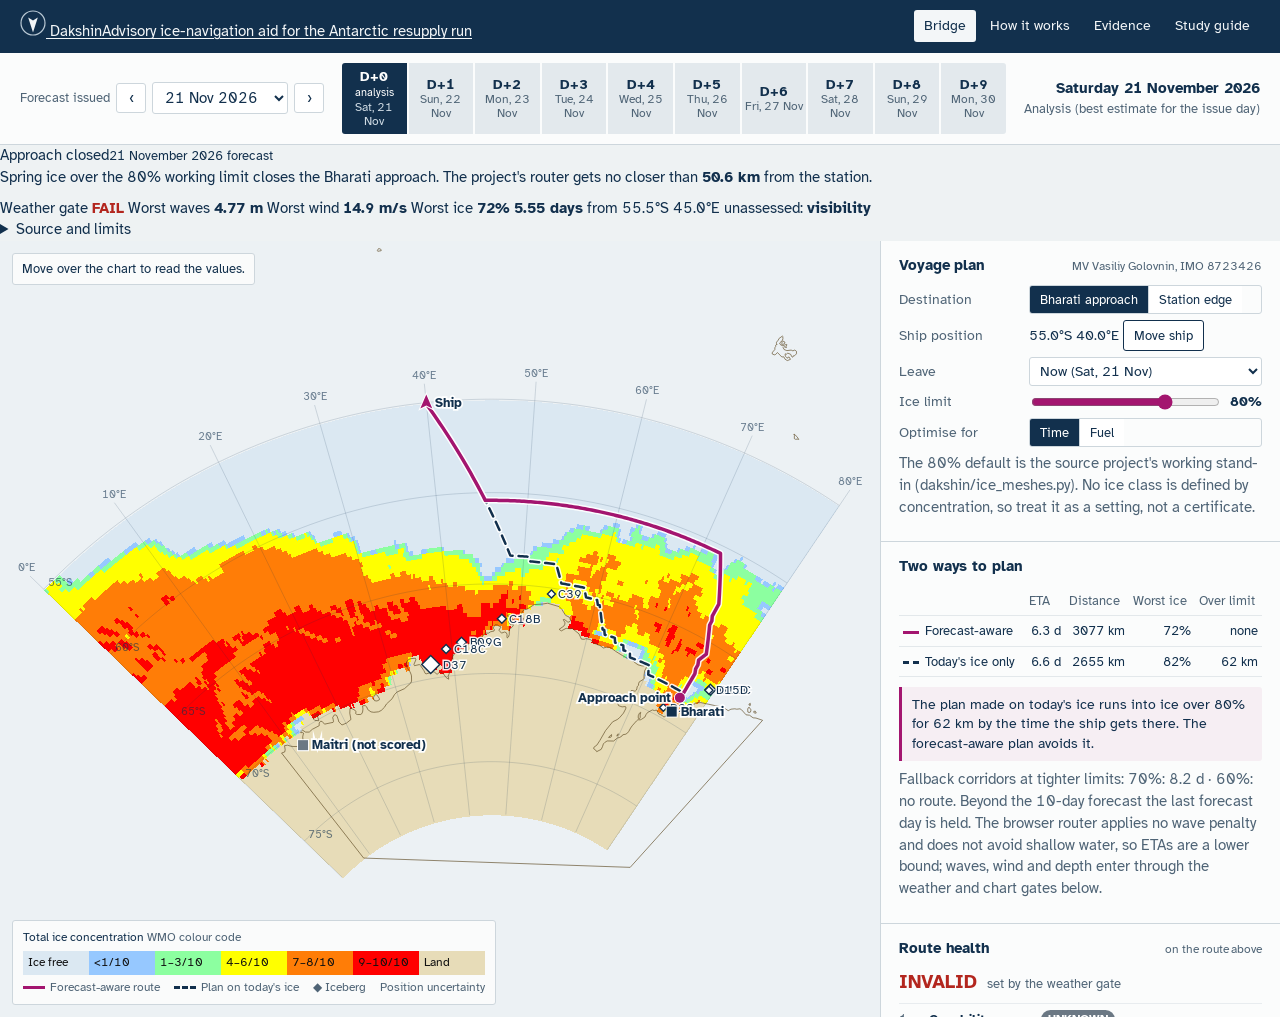
==== index.html @ ed578b7a "Bridge: wave, wind, depth and berg layers; gates mirror gates.py - Chart field adds daily-max wave h" ====
<!doctype html>
<html lang="en">
<head>
<meta charset="utf-8">
<meta name="viewport" content="width=device-width, initial-scale=1">
<title>Bridge · Dakshin</title>
<meta name="description" content="Decision support for ships resupplying India's Antarctic stations: real CMEMS sea-ice forecasts, forecast-aware routing, POLARIS and nine decision gates.">
<link rel="stylesheet" href="assets/css/app.css">
<link rel="icon" href="data:image/svg+xml,%3Csvg xmlns='http://www.w3.org/2000/svg' viewBox='0 0 16 16'%3E%3Crect width='16' height='16' rx='3' fill='%2312304d'/%3E%3Cpath d='M8 14 L4 3 L8 5.5 L12 3 Z' fill='%23fff'/%3E%3C/svg%3E">
</head>
<body>
<header class="top">
  <a class="brand" href="index.html">
    <svg width="26" height="26" viewBox="0 0 26 26" aria-hidden="true"><circle cx="13" cy="13" r="12" fill="none" stroke="#b9c8d4" stroke-width="1.2"/><path d="M13 22.5 L8.2 7.5 L13 10.6 L17.8 7.5 Z" fill="#f3f6f8"/></svg>
    <span><span class="brand-name">Dakshin</span><span class="brand-sub">Advisory ice-navigation aid for the Antarctic resupply run</span></span>
  </a>
  <nav aria-label="Pages">
    <a href="index.html" aria-current="page">Bridge</a>
    <a href="pipeline.html">How it works</a>
    <a href="evidence.html">Evidence</a>
    <a href="https://github.com/jiteeshghodke456-del/antarticaprojectMoes/blob/main/docs/PROJECT_EXPLAINER.md">Study guide</a>
  </nav>
</header>

<div class="timeline" aria-label="Forecast time">
  <div class="cycle">
    <label for="cycle">Forecast issued</label>
    <button class="iconbtn" id="cyclePrev" aria-label="Earlier forecast">‹</button>
    <select id="cycle"></select>
    <button class="iconbtn" id="cycleNext" aria-label="Later forecast">›</button>
  </div>
  <div class="leads" id="leads" role="group" aria-label="Forecast day shown on the chart"></div>
  <div class="validtime" id="validtime"></div>
</div>

<section class="finding" id="finding" aria-label="Route finding on the latest forecast" hidden></section>

<main class="bridge">
  <div class="chartwrap" id="chartwrap">
    <div class="canvasbox">
      <canvas id="base" aria-hidden="true"></canvas>
      <canvas id="overlay" class="overlay" role="img" aria-label="Chart of the forecast field with the planned route"></canvas>
    </div>
    <div class="readout float" id="readout">Move over the chart to read the values.</div>
    <details class="layerpanel float" id="layerpanel" open>
      <summary>Layers</summary>
      <fieldset>
        <legend>Chart field</legend>
        <label class="opt"><input type="radio" name="field" value="sic" checked><span>Ice concentration</span></label>
        <label class="opt"><input type="radio" name="field" value="thk"><span>Ice thickness</span></label>
        <label class="opt"><input type="radio" name="field" value="wav"><span>Wave height, daily max</span><span class="hint" id="hint-wav"></span></label>
      </fieldset>
      <fieldset>
        <legend>Overlays</legend>
        <label class="opt"><input type="checkbox" role="switch" data-layer="wind"><span>Wind at 10 m</span><span class="hint" id="hint-wind"></span></label>
        <label class="opt"><input type="checkbox" role="switch" data-layer="drift"><span>Ice drift</span></label>
        <label class="opt"><input type="checkbox" role="switch" data-layer="depth"><span>Depth: under 20 m and isobaths</span><span class="hint" id="hint-depth"></span></label>
        <label class="opt"><input type="checkbox" role="switch" data-layer="bergs"><span>Icebergs with uncertainty</span><span class="hint" id="hint-bergs"></span></label>
        <label class="opt"><input type="checkbox" role="switch" data-layer="static"><span>Plan on today's ice</span></label>
        <label class="opt"><input type="checkbox" role="switch" data-layer="ref2019"><span>PolarRoute run, Dec 2019</span></label>
        <label class="opt"><input type="checkbox" role="switch" data-layer="protected"><span>Protected areas (ATS)</span></label>
      </fieldset>
    </details>
    <div class="legend float" id="legend"></div>
  </div>

  <aside class="rail" aria-label="Decision support">
    <section>
      <h2>Voyage plan <small id="vesselname"></small></h2>
      <div class="field"><span>Destination</span>
        <div class="seg" role="group" aria-label="Destination">
          <button data-dest="approach" aria-pressed="true">Bharati approach</button>
          <button data-dest="station" aria-pressed="false">Station edge</button>
        </div>
      </div>
      <div class="field"><span>Ship position</span>
        <div><span id="startpos"></span> <button class="btn" id="pickstart" aria-pressed="false">Move ship</button></div>
      </div>
      <div class="field"><label for="depart" class="muted">Leave</label>
        <select id="depart"></select>
      </div>
      <div class="field"><span>Ice limit</span>
        <div class="rangeval"><input type="range" id="limit" min="40" max="95" step="5" value="80" aria-label="Working ice concentration limit"><b id="limitval">80%</b></div>
      </div>
      <div class="field"><span>Optimise for</span>
        <div class="seg" role="group" aria-label="Objective">
          <button data-obj="time" aria-pressed="true">Time</button>
          <button data-obj="fuel" aria-pressed="false">Fuel</button>
        </div>
      </div>
      <p class="xsmall muted" id="limitnote"></p>
    </section>

    <section>
      <h2>Two ways to plan</h2>
      <table class="compare" id="compare"></table>
      <div id="planNote"></div>
    </section>

    <section>
      <h2>Route health <small>on the route above</small></h2>
      <div class="health"><span class="state" id="healthState"></span><span class="small muted" id="healthWhy"></span></div>
      <ol class="gates" id="gates"></ol>
    </section>

    <section>
      <h2>POLARIS along the track <small>MSC.1/Circ.1519</small></h2>
      <div class="field"><label for="stage" class="muted">Ice stage</label>
        <select id="stage"><option value="">Not declared</option></select>
      </div>
      <div id="polaris"></div>
    </section>

    <section>
      <h2>Icebergs <small id="bergsrc"></small></h2>
      <ul class="bergs" id="bergs"></ul>
    </section>

    <section>
      <h2>Ice at the Bharati approach</h2>
      <svg class="spark" id="spark" role="img" aria-label="Sea-ice concentration at the Bharati approach through the season"></svg>
      <p class="xsmall muted" id="sparknote"></p>
    </section>

    <section class="credits" id="credits"></section>
  </aside>
</main>
<script type="module" src="assets/js/bridge.js"></script>
</body>
</html>
---- assets/css/app.css ----
@font-face { font-family: "Atkinson Hyperlegible"; src: url("../fonts/atkinson-hyperlegible-latin-400-normal.woff2") format("woff2"); font-weight: 400; font-display: swap; }
@font-face { font-family: "Atkinson Hyperlegible"; src: url("../fonts/atkinson-hyperlegible-latin-700-normal.woff2") format("woff2"); font-weight: 700; font-display: swap; }

/* Chart-room palette. The only saturated colours on screen are the WMO ice
   concentration code and the chart-magenta route, so the eye goes to them. */
:root {
  --paper: #eef2f3;        /* chart-room grey */
  --sheet: #fbfcfc;        /* panel surface */
  --ink: #12304d;          /* chart navy */
  --ink-2: #4f6476;        /* secondary text */
  --rule: #cdd6dc;
  --sea: #dbe8f2;          /* chart sea, ice free */
  --land: #e7dcb8;         /* chart land buff */
  --route: #a3156f;        /* chart magenta */
  --pass: #2f7d4f;
  --marginal: #b46a00;
  --fail: #b3261e;
  --unknown: #6b7884;
  --focus: #a3156f;
  --r-sm: 3px;
  --r-md: 6px;
  font-family: "Atkinson Hyperlegible", system-ui, sans-serif;
  font-size: 15px;
  line-height: 1.45;
  color: var(--ink);
  background: var(--paper);
  font-variant-numeric: tabular-nums;
}
* { box-sizing: border-box; }
body { margin: 0; }
a { color: var(--ink); text-underline-offset: 2px; }
a:hover { color: var(--route); }
:focus-visible { outline: 2px solid var(--focus); outline-offset: 2px; }
button, select, input { font: inherit; color: inherit; }
h1, h2, h3 { font-weight: 700; margin: 0; letter-spacing: -0.005em; }
h1 { font-size: 1.15rem; }
h2 { font-size: 1rem; }
h3 { font-size: 0.93rem; }
p { margin: 0 0 0.6em; }
.muted { color: var(--ink-2); }
.small { font-size: 0.86rem; }

/* ---------- top bar ---------- */
.top {
  display: flex; align-items: center; gap: 24px; flex-wrap: wrap;
  padding: 10px 20px; background: var(--ink); color: #f3f6f8;
}
.top a { color: #f3f6f8; }
.top .title { display: flex; flex-direction: column; }
.top .title span { font-size: 0.82rem; color: #b9c8d4; }
.top nav { display: flex; gap: 4px; margin-left: auto; flex-wrap: wrap; }
.top nav a { text-decoration: none; padding: 6px 10px; border-radius: var(--r-sm); font-size: 0.93rem; }
.top nav a[aria-current="page"] { background: #f3f6f8; color: var(--ink); }
.top nav a:hover { background: rgba(255,255,255,0.12); color: #fff; }
.top nav a[aria-current="page"]:hover { background: #f3f6f8; color: var(--ink); }

/* ---------- forecast timeline ---------- */
.timeline {
  display: grid; grid-template-columns: auto 1fr auto; gap: 18px; align-items: center;
  padding: 10px 20px; background: var(--sheet); border-bottom: 1px solid var(--rule);
}
.cycle { display: flex; align-items: center; gap: 6px; }
.cycle label { font-size: 0.86rem; color: var(--ink-2); }
.cycle select { padding: 5px 8px; border: 1px solid var(--rule); border-radius: var(--r-sm); background: #fff; }
.iconbtn { border: 1px solid var(--rule); background: #fff; border-radius: var(--r-sm); width: 30px; height: 30px; cursor: pointer; }
.iconbtn:hover { border-color: var(--ink); }
.leads { display: grid; grid-auto-flow: column; grid-auto-columns: 1fr; gap: 2px; }
.leads button {
  border: 0; background: #e3e9ed; padding: 6px 2px; cursor: pointer; text-align: center;
  font-size: 0.82rem; line-height: 1.15; color: var(--ink-2);
}
.leads button:first-child { border-radius: var(--r-sm) 0 0 var(--r-sm); }
.leads button:last-child { border-radius: 0 var(--r-sm) var(--r-sm) 0; }
.leads button b { display: block; color: var(--ink); font-size: 0.9rem; }
.leads button[aria-pressed="true"] { background: var(--ink); color: #cfdbe4; }
.leads button[aria-pressed="true"] b { color: #fff; }
.leads button.analysis b::after { content: " analysis"; font-weight: 400; font-size: 0.75rem; }
.validtime { text-align: right; font-size: 0.86rem; color: var(--ink-2); }
.validtime b { display: block; color: var(--ink); font-size: 1rem; }

/* ---------- bridge layout ---------- */
.bridge { display: grid; grid-template-columns: minmax(0, 1fr) 400px; height: calc(100vh - 124px); min-height: 560px; }
.chartwrap { position: relative; background: var(--sea); overflow: hidden; }
.chartwrap canvas { position: absolute; inset: 0; width: 100%; height: 100%; }
.chartwrap canvas.overlay { cursor: crosshair; }
.readout {
  position: absolute; left: 12px; top: 12px; background: rgba(251,252,252,0.94); border: 1px solid var(--rule);
  border-radius: var(--r-sm); padding: 6px 9px; font-size: 0.84rem; min-width: 210px; pointer-events: none;
}
.layers {
  position: absolute; right: 12px; top: 12px; background: rgba(251,252,252,0.94); border: 1px solid var(--rule);
  border-radius: var(--r-sm); padding: 8px 10px; font-size: 0.86rem; display: grid; gap: 3px;
}
.layers label { display: flex; gap: 6px; align-items: center; cursor: pointer; }
.legend {
  position: absolute; left: 12px; bottom: 12px; background: rgba(251,252,252,0.94); border: 1px solid var(--rule);
  border-radius: var(--r-sm); padding: 8px 10px; font-size: 0.8rem; max-width: 520px;
}
.legend .scale { display: flex; gap: 0; margin: 5px 0 4px; }
.legend .scale span { flex: 1; padding: 3px 5px; color: #111; white-space: nowrap; }
.legend .keys { display: flex; gap: 14px; flex-wrap: wrap; color: var(--ink-2); }
.swatch-line { display: inline-block; width: 22px; height: 0; border-top: 3px solid var(--route); vertical-align: middle; margin-right: 5px; }
.swatch-line.dash { border-top-style: dashed; border-top-color: #12304d; }
.swatch-line.ref { border-top: 2px dotted #12304d; }

/* ---------- decision rail ---------- */
.rail { background: var(--sheet); border-left: 1px solid var(--rule); overflow-y: auto; }
.rail section { padding: 14px 18px; border-bottom: 1px solid var(--rule); }
.rail section > h2 { margin-bottom: 8px; display: flex; justify-content: space-between; align-items: baseline; gap: 8px; }
.rail section > h2 small { font-weight: 400; font-size: 0.8rem; color: var(--ink-2); }
.field { display: grid; grid-template-columns: 120px 1fr; gap: 6px 10px; align-items: center; margin-bottom: 6px; font-size: 0.9rem; }
.field > span { color: var(--ink-2); }
.field select, .field input[type="number"] { padding: 4px 6px; border: 1px solid var(--rule); border-radius: var(--r-sm); background: #fff; width: 100%; }
.seg { display: inline-flex; border: 1px solid var(--rule); border-radius: var(--r-sm); overflow: hidden; }
.seg button { border: 0; background: #fff; padding: 4px 10px; cursor: pointer; font-size: 0.88rem; }
.seg button + button { border-left: 1px solid var(--rule); }
.seg button[aria-pressed="true"] { background: var(--ink); color: #fff; }
.rangeval { display: flex; gap: 8px; align-items: center; }
.rangeval input { flex: 1; accent-color: var(--route); }
.btn { border: 1px solid var(--ink); background: #fff; border-radius: var(--r-sm); padding: 5px 10px; cursor: pointer; font-size: 0.88rem; }
.btn:hover { background: var(--ink); color: #fff; }
.btn[aria-pressed="true"] { background: var(--route); border-color: var(--route); color: #fff; }

.compare { width: 100%; border-collapse: collapse; font-size: 0.88rem; margin-top: 4px; }
.compare th, .compare td { text-align: left; padding: 5px 4px; border-bottom: 1px solid #e3e8eb; vertical-align: top; }
.compare th { font-weight: 400; color: var(--ink-2); }
.compare td.num { text-align: right; white-space: nowrap; }
.compare tr.primary td:first-child::before { content: ""; display: inline-block; width: 16px; border-top: 3px solid var(--route); vertical-align: middle; margin-right: 6px; }
.compare tr.static td:first-child::before { content: ""; display: inline-block; width: 16px; border-top: 3px dashed var(--ink); vertical-align: middle; margin-right: 6px; }

.callout { border-left: 3px solid var(--route); background: #f6eef3; padding: 8px 10px; font-size: 0.9rem; margin-top: 10px; border-radius: 0 var(--r-sm) var(--r-sm) 0; }
.callout.warn { border-color: var(--fail); background: #f9eceb; }

.health { display: flex; align-items: baseline; gap: 10px; margin-bottom: 8px; }
.health .state { font-size: 1.25rem; font-weight: 700; }
.state-VALID { color: var(--pass); }
.state-DEGRADED { color: var(--marginal); }
.state-CRITICAL, .state-INVALID { color: var(--fail); }
.gates { list-style: none; margin: 0; padding: 0; counter-reset: g; }
.gates li { display: grid; grid-template-columns: 22px 104px 1fr; gap: 4px 8px; padding: 6px 0; border-top: 1px solid #e8ecef; font-size: 0.88rem; align-items: start; }
.gates li::before { counter-increment: g; content: counter(g); color: var(--ink-2); }
.gates .gname { font-weight: 700; text-transform: capitalize; }
.gates .reason { grid-column: 2 / 4; color: var(--ink-2); font-size: 0.84rem; }
.pill { display: inline-block; font-size: 0.78rem; font-weight: 700; padding: 1px 7px; border-radius: 10px; color: #fff; justify-self: start; }
.pill.PASS { background: var(--pass); } .pill.MARGINAL { background: var(--marginal); }
.pill.FAIL { background: var(--fail); } .pill.UNKNOWN { background: var(--unknown); }

.strip { display: flex; height: 16px; border-radius: var(--r-sm); overflow: hidden; margin: 6px 0 4px; border: 1px solid var(--rule); }
.strip span { flex: 1; }
.st-stable-normal { background: #8fc6a1; } .st-flips { background: #f0c35a; } .st-stable-nonnormal { background: #e2775f; }
.bergs { list-style: none; padding: 0; margin: 0; font-size: 0.88rem; }
.bergs li { display: flex; justify-content: space-between; padding: 4px 0; border-top: 1px solid #e8ecef; }
.bergs li.near { color: var(--fail); font-weight: 700; }
svg.spark { width: 100%; height: 120px; display: block; }

/* ---------- document pages ---------- */
.page { max-width: 1180px; margin: 0 auto; padding: 28px 24px 60px; }
.page h1 { font-size: 1.8rem; line-height: 1.2; margin-bottom: 8px; max-width: 30ch; }
.lede { font-size: 1.07rem; max-width: 70ch; color: var(--ink-2); margin-bottom: 24px; }
.block { background: var(--sheet); border: 1px solid var(--rule); border-radius: var(--r-md); padding: 20px 22px; margin-bottom: 18px; }
.block h2 { font-size: 1.15rem; margin-bottom: 6px; }
.block .prose { max-width: 72ch; }
.two { display: grid; grid-template-columns: minmax(0, 1.25fr) minmax(0, 1fr); gap: 22px; align-items: start; }
.figure { background: var(--sea); border-radius: var(--r-sm); position: relative; }
.figure canvas { width: 100%; display: block; }
.figcap { font-size: 0.82rem; color: var(--ink-2); margin-top: 6px; }
table.data { border-collapse: collapse; width: 100%; font-size: 0.9rem; }
table.data th, table.data td { padding: 6px 8px; border-bottom: 1px solid #e3e8eb; text-align: left; vertical-align: top; }
table.data th { color: var(--ink-2); font-weight: 400; }
table.data td.num, table.data th.num { text-align: right; }
.bignum { font-size: 2.2rem; font-weight: 700; line-height: 1; }
.pair { display: flex; gap: 30px; flex-wrap: wrap; margin: 12px 0; }
.pair div span { display: block; font-size: 0.84rem; color: var(--ink-2); margin-top: 4px; }
svg.chart { width: 100%; height: auto; display: block; }
svg.chart text { font-family: inherit; font-size: 12px; fill: var(--ink-2); }

/* pipeline */
.flow { display: grid; grid-template-columns: repeat(4, minmax(0, 1fr)); gap: 12px; counter-reset: s; }
.flow button {
  text-align: left; background: var(--sheet); border: 1px solid var(--rule); border-radius: var(--r-md);
  padding: 12px 14px; cursor: pointer; position: relative; min-height: 104px;
}
.flow button::before { counter-increment: s; content: counter(s); font-weight: 700; color: var(--route); display: block; font-size: 0.85rem; }
.flow button b { display: block; margin: 2px 0 4px; }
.flow button span { font-size: 0.84rem; color: var(--ink-2); }
.flow button[aria-pressed="true"] { border-color: var(--route); box-shadow: inset 0 0 0 1px var(--route); }
.flow button .tag { position: absolute; right: 10px; top: 10px; font-size: 0.72rem; border-radius: 9px; padding: 1px 6px; }
.tag.live { background: #dcefe3; color: #1e5a37; } .tag.pre { background: #e7ecf0; color: #3c4f60; } .tag.off { background: #f6e4e2; color: #8a2a22; }
.detail { margin-top: 16px; }
.detail dl { display: grid; grid-template-columns: 150px 1fr; gap: 8px 16px; margin: 10px 0 0; max-width: 980px; }
.detail dt { color: var(--ink-2); }
.detail dd { margin: 0; }
.detail code, .page code { font-size: 0.86em; background: #e7ecef; padding: 1px 4px; border-radius: 3px; }

@media (max-width: 980px) {
  .bridge { grid-template-columns: 1fr; height: auto; }
  .chartwrap { height: 70vh; }
  .rail { border-left: 0; }
  .timeline { grid-template-columns: 1fr; }
  .validtime { text-align: left; }
  .two { grid-template-columns: 1fr; }
  .flow { grid-template-columns: 1fr 1fr; }
}
@media (prefers-reduced-motion: reduce) { * { transition: none !important; animation: none !important; } }
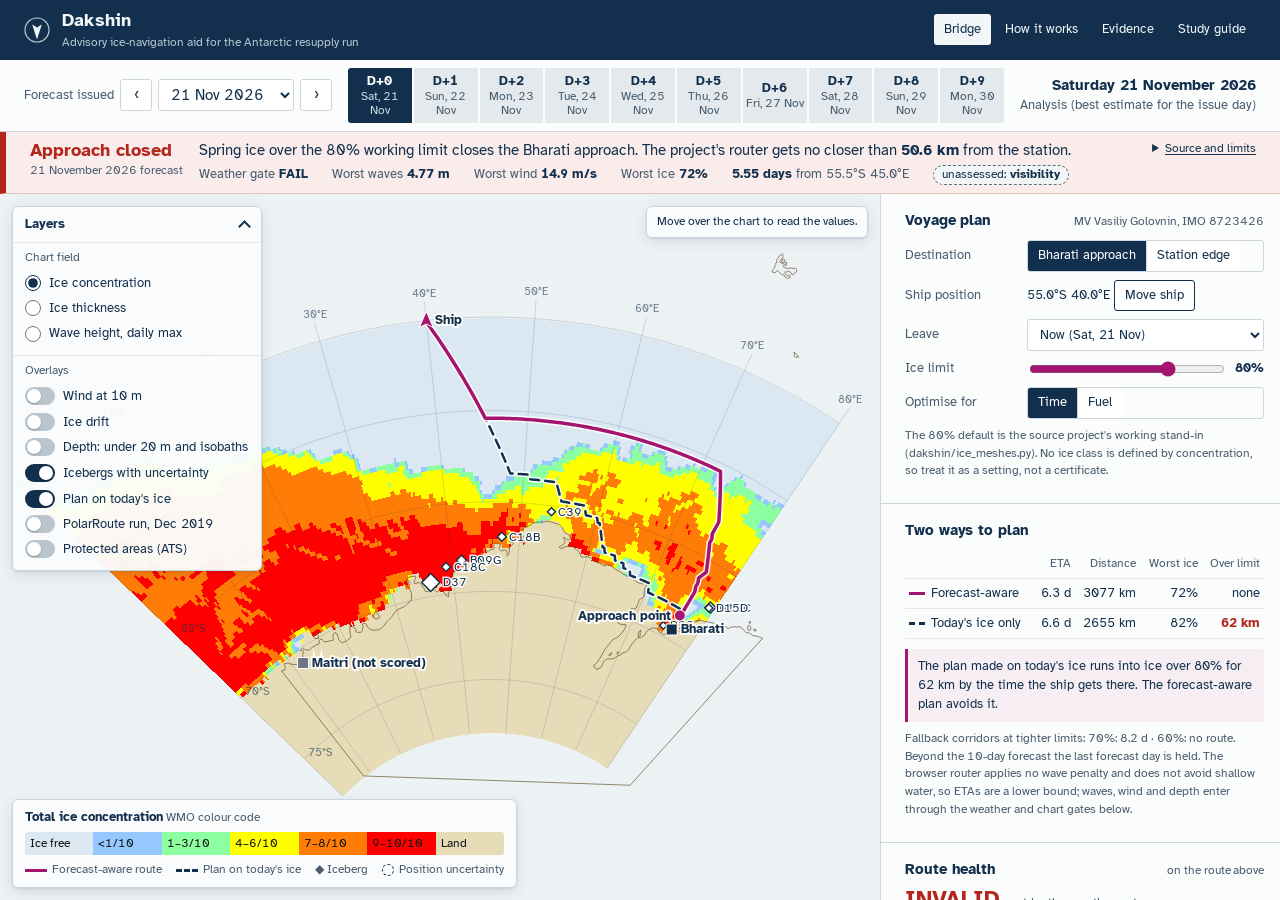
==== commit 3b9a7b31: "Dakshin design pass: tokens, layer panel, chips, responsive bridge - One token set on :root for colo" ====
--- a/index.html
+++ b/index.html
@@ -8,7 +8,7 @@
 <link rel="stylesheet" href="assets/css/app.css">
 <link rel="icon" href="data:image/svg+xml,%3Csvg xmlns='http://www.w3.org/2000/svg' viewBox='0 0 16 16'%3E%3Crect width='16' height='16' rx='3' fill='%2312304d'/%3E%3Cpath d='M8 14 L4 3 L8 5.5 L12 3 Z' fill='%23fff'/%3E%3C/svg%3E">
 </head>
-<body>
+<body class="bridgepage">
 <header class="top">
   <a class="brand" href="index.html">
     <svg width="26" height="26" viewBox="0 0 26 26" aria-hidden="true"><circle cx="13" cy="13" r="12" fill="none" stroke="#b9c8d4" stroke-width="1.2"/><path d="M13 22.5 L8.2 7.5 L13 10.6 L17.8 7.5 Z" fill="#f3f6f8"/></svg>
--- a/assets/css/app.css
+++ b/assets/css/app.css
@@ -1,25 +1,56 @@
 @font-face { font-family: "Atkinson Hyperlegible"; src: url("../fonts/atkinson-hyperlegible-latin-400-normal.woff2") format("woff2"); font-weight: 400; font-display: swap; }
 @font-face { font-family: "Atkinson Hyperlegible"; src: url("../fonts/atkinson-hyperlegible-latin-700-normal.woff2") format("woff2"); font-weight: 700; font-display: swap; }
 
-/* Chart-room palette. The only saturated colours on screen are the WMO ice
-   concentration code and the chart-magenta route, so the eye goes to them. */
+/* Dakshin design tokens.
+   Chart-room palette: the only saturated colours on screen are the data
+   (WMO ice code, wave ramp) and chart-magenta for the planned route, so the
+   eye goes to them. Gate states use one hue each and never decorate.
+   Type: Atkinson Hyperlegible for every working surface (built for low-vision
+   legibility, which suits a bridge at night); a system book serif for the
+   long-form headings on the document pages, in the manner of printed
+   Sailing Directions. Both work with no network. */
 :root {
-  --paper: #eef2f3;        /* chart-room grey */
-  --sheet: #fbfcfc;        /* panel surface */
-  --ink: #12304d;          /* chart navy */
-  --ink-2: #4f6476;        /* secondary text */
+  /* colour */
+  --paper: #eef2f3;          /* chart-room grey */
+  --sheet: #fbfcfc;          /* panel surface */
+  --sheet-2: #f3f6f7;        /* inset surface */
+  --ink: #12304d;            /* chart navy */
+  --ink-2: #475c6e;          /* secondary text, 6.4:1 on --sheet */
+  --ink-3: #6b7d8c;          /* tertiary, large text and rules only */
   --rule: #cdd6dc;
-  --sea: #dbe8f2;          /* chart sea, ice free */
-  --land: #e7dcb8;         /* chart land buff */
-  --route: #a3156f;        /* chart magenta */
-  --pass: #2f7d4f;
-  --marginal: #b46a00;
+  --rule-soft: #e3e8eb;
+  --sea: #dbe8f2;            /* chart sea, ice free */
+  --land: #e7dcb8;           /* chart land buff */
+  --route: #a3156f;          /* chart magenta */
+  --route-tint: #f6eef3;
+  --pass: #2a7449;
+  --marginal: #9a5a00;
   --fail: #b3261e;
-  --unknown: #6b7884;
+  --fail-tint: #f9ecea;
+  --unknown: #5f6d79;
   --focus: #a3156f;
+  --on-ink: #f3f6f8;
+  --on-ink-2: #b9c8d4;
+
+  /* type */
+  --font-ui: "Atkinson Hyperlegible", system-ui, -apple-system, "Segoe UI", sans-serif;
+  --font-book: "Iowan Old Style", "Charter", "Bitstream Charter", "Sitka Text", Cambria, Georgia, serif;
+  --t-xs: 0.8125rem;   /* 13px */
+  --t-sm: 0.875rem;    /* 14px */
+  --t-md: 1rem;        /* 16px, body on document pages */
+  --t-lg: 1.1875rem;   /* 19px */
+  --t-xl: 1.5rem;      /* 24px */
+  --t-2xl: 2.125rem;   /* 34px */
+
+  /* space, 4px base */
+  --s-1: 4px; --s-2: 8px; --s-3: 12px; --s-4: 16px; --s-5: 24px; --s-6: 32px; --s-7: 48px;
+
+  /* shape */
   --r-sm: 3px;
   --r-md: 6px;
-  font-family: "Atkinson Hyperlegible", system-ui, sans-serif;
+  --shadow-float: 0 1px 2px rgba(18, 48, 77, 0.12), 0 4px 14px rgba(18, 48, 77, 0.10);
+
+  font-family: var(--font-ui);
   font-size: 15px;
   line-height: 1.45;
   color: var(--ink);
@@ -27,178 +58,299 @@
   font-variant-numeric: tabular-nums;
 }
 * { box-sizing: border-box; }
-body { margin: 0; }
+html { -webkit-text-size-adjust: 100%; }
+body { margin: 0; background: var(--paper); overflow-x: hidden; }
 a { color: var(--ink); text-underline-offset: 2px; }
 a:hover { color: var(--route); }
 :focus-visible { outline: 2px solid var(--focus); outline-offset: 2px; }
 button, select, input { font: inherit; color: inherit; }
 h1, h2, h3 { font-weight: 700; margin: 0; letter-spacing: -0.005em; }
-h1 { font-size: 1.15rem; }
-h2 { font-size: 1rem; }
-h3 { font-size: 0.93rem; }
+h1 { font-size: var(--t-lg); }
+h2 { font-size: var(--t-md); }
+h3 { font-size: var(--t-sm); }
 p { margin: 0 0 0.6em; }
+img { max-width: 100%; height: auto; }
 .muted { color: var(--ink-2); }
-.small { font-size: 0.86rem; }
+.small { font-size: var(--t-sm); }
+.xsmall { font-size: var(--t-xs); }
+.visually-hidden { position: absolute; width: 1px; height: 1px; overflow: hidden; clip: rect(0 0 0 0); white-space: nowrap; }
 
 /* ---------- top bar ---------- */
 .top {
-  display: flex; align-items: center; gap: 24px; flex-wrap: wrap;
-  padding: 10px 20px; background: var(--ink); color: #f3f6f8;
-}
-.top a { color: #f3f6f8; }
-.top .title { display: flex; flex-direction: column; }
-.top .title span { font-size: 0.82rem; color: #b9c8d4; }
-.top nav { display: flex; gap: 4px; margin-left: auto; flex-wrap: wrap; }
-.top nav a { text-decoration: none; padding: 6px 10px; border-radius: var(--r-sm); font-size: 0.93rem; }
-.top nav a[aria-current="page"] { background: #f3f6f8; color: var(--ink); }
-.top nav a:hover { background: rgba(255,255,255,0.12); color: #fff; }
-.top nav a[aria-current="page"]:hover { background: #f3f6f8; color: var(--ink); }
+  display: flex; align-items: center; gap: var(--s-4) var(--s-5); flex-wrap: wrap;
+  padding: var(--s-2) var(--s-5); background: var(--ink); color: var(--on-ink);
+}
+.brand { display: flex; align-items: center; gap: var(--s-3); color: var(--on-ink); text-decoration: none; min-width: 0; }
+.brand:hover { color: #fff; }
+.brand svg { flex: none; }
+.brand-name { font-size: var(--t-lg); font-weight: 700; letter-spacing: 0.01em; }
+.brand-sub { font-size: var(--t-xs); color: var(--on-ink-2); display: block; }
+.top nav { display: flex; gap: var(--s-1); margin-left: auto; flex-wrap: wrap; }
+.top nav a { color: var(--on-ink); text-decoration: none; padding: 6px 10px; border-radius: var(--r-sm); font-size: var(--t-sm); }
+.top nav a:hover { background: rgba(255, 255, 255, 0.12); color: #fff; }
+.top nav a[aria-current="page"], .top nav a[aria-current="page"]:hover { background: var(--on-ink); color: var(--ink); }
+.top :focus-visible { outline-color: #fff; }
 
 /* ---------- forecast timeline ---------- */
 .timeline {
-  display: grid; grid-template-columns: auto 1fr auto; gap: 18px; align-items: center;
-  padding: 10px 20px; background: var(--sheet); border-bottom: 1px solid var(--rule);
+  display: grid; grid-template-columns: auto minmax(0, 1fr) auto; gap: var(--s-4); align-items: center;
+  padding: var(--s-2) var(--s-5); background: var(--sheet); border-bottom: 1px solid var(--rule);
 }
 .cycle { display: flex; align-items: center; gap: 6px; }
-.cycle label { font-size: 0.86rem; color: var(--ink-2); }
-.cycle select { padding: 5px 8px; border: 1px solid var(--rule); border-radius: var(--r-sm); background: #fff; }
-.iconbtn { border: 1px solid var(--rule); background: #fff; border-radius: var(--r-sm); width: 30px; height: 30px; cursor: pointer; }
+.cycle label { font-size: var(--t-sm); color: var(--ink-2); white-space: nowrap; }
+.cycle select, .field select {
+  padding: 5px 8px; border: 1px solid var(--rule); border-radius: var(--r-sm); background: #fff; min-height: 32px;
+}
+.iconbtn { border: 1px solid var(--rule); background: #fff; border-radius: var(--r-sm); width: 32px; height: 32px; cursor: pointer; flex: none; }
 .iconbtn:hover { border-color: var(--ink); }
-.leads { display: grid; grid-auto-flow: column; grid-auto-columns: 1fr; gap: 2px; }
+.leads { display: grid; grid-auto-flow: column; grid-auto-columns: minmax(0, 1fr); gap: 2px; }
 .leads button {
   border: 0; background: #e3e9ed; padding: 6px 2px; cursor: pointer; text-align: center;
-  font-size: 0.82rem; line-height: 1.15; color: var(--ink-2);
+  font-size: var(--t-xs); line-height: 1.15; color: var(--ink-2); min-width: 0;
 }
 .leads button:first-child { border-radius: var(--r-sm) 0 0 var(--r-sm); }
 .leads button:last-child { border-radius: 0 var(--r-sm) var(--r-sm) 0; }
-.leads button b { display: block; color: var(--ink); font-size: 0.9rem; }
+.leads button:hover { background: #d5dee4; }
+.leads button b { display: block; color: var(--ink); font-size: var(--t-sm); }
 .leads button[aria-pressed="true"] { background: var(--ink); color: #cfdbe4; }
 .leads button[aria-pressed="true"] b { color: #fff; }
-.leads button.analysis b::after { content: " analysis"; font-weight: 400; font-size: 0.75rem; }
-.validtime { text-align: right; font-size: 0.86rem; color: var(--ink-2); }
-.validtime b { display: block; color: var(--ink); font-size: 1rem; }
+.validtime { text-align: right; font-size: var(--t-sm); color: var(--ink-2); }
+.validtime b { display: block; color: var(--ink); font-size: var(--t-md); }
+
+/* ---------- finding banner (the source router's verdict on the latest cycle) ---------- */
+.finding {
+  display: grid; grid-template-columns: auto minmax(0, 1fr) auto; gap: var(--s-2) var(--s-4); align-items: start;
+  padding: var(--s-2) var(--s-5); background: var(--fail-tint); border-bottom: 1px solid #e7c6c2;
+  border-left: 6px solid var(--fail);
+}
+.finding[hidden] { display: none; }
+.finding .verdict { font-weight: 700; color: var(--fail); font-size: var(--t-lg); line-height: 1.2; white-space: nowrap; }
+.finding .verdict small { display: block; font-size: var(--t-xs); font-weight: 400; color: var(--ink-2); margin-top: 2px; }
+.finding p { margin: 0; max-width: 92ch; }
+.finding .facts { display: flex; gap: var(--s-1) var(--s-5); flex-wrap: wrap; margin-top: var(--s-1); font-size: var(--t-sm); color: var(--ink-2); }
+.finding .facts b { color: var(--ink); }
+.finding .src { font-size: var(--t-xs); color: var(--ink-2); max-width: 46ch; }
+.finding .src summary { cursor: pointer; text-align: right; color: var(--ink); text-decoration: underline; text-underline-offset: 2px; }
+.finding .src[open] { background: var(--sheet); border: 1px solid var(--rule); border-radius: var(--r-sm); padding: var(--s-2); }
+.finding .src[open] summary { margin-bottom: var(--s-1); }
+.finding.neutral { background: var(--sheet-2); border-left-color: var(--unknown); border-bottom-color: var(--rule); }
+.finding.neutral .verdict { color: var(--ink); }
 
 /* ---------- bridge layout ---------- */
-.bridge { display: grid; grid-template-columns: minmax(0, 1fr) 400px; height: calc(100vh - 124px); min-height: 560px; }
+/* Desktop: header, timeline and banner take what they need; the chart and rail fill the rest of the window. */
+body.bridgepage { display: flex; flex-direction: column; height: 100vh; }
+.bridge { display: grid; grid-template-columns: minmax(0, 1fr) 400px; flex: 1 1 auto; min-height: 520px; }
 .chartwrap { position: relative; background: var(--sea); overflow: hidden; }
+.chartwrap .canvasbox { position: absolute; inset: 0; }
 .chartwrap canvas { position: absolute; inset: 0; width: 100%; height: 100%; }
 .chartwrap canvas.overlay { cursor: crosshair; }
-.readout {
-  position: absolute; left: 12px; top: 12px; background: rgba(251,252,252,0.94); border: 1px solid var(--rule);
-  border-radius: var(--r-sm); padding: 6px 9px; font-size: 0.84rem; min-width: 210px; pointer-events: none;
-}
-.layers {
-  position: absolute; right: 12px; top: 12px; background: rgba(251,252,252,0.94); border: 1px solid var(--rule);
-  border-radius: var(--r-sm); padding: 8px 10px; font-size: 0.86rem; display: grid; gap: 3px;
-}
-.layers label { display: flex; gap: 6px; align-items: center; cursor: pointer; }
-.legend {
-  position: absolute; left: 12px; bottom: 12px; background: rgba(251,252,252,0.94); border: 1px solid var(--rule);
-  border-radius: var(--r-sm); padding: 8px 10px; font-size: 0.8rem; max-width: 520px;
-}
-.legend .scale { display: flex; gap: 0; margin: 5px 0 4px; }
-.legend .scale span { flex: 1; padding: 3px 5px; color: #111; white-space: nowrap; }
-.legend .keys { display: flex; gap: 14px; flex-wrap: wrap; color: var(--ink-2); }
+.float {
+  position: absolute; background: rgba(251, 252, 252, 0.96); border: 1px solid var(--rule);
+  border-radius: var(--r-md); box-shadow: var(--shadow-float);
+}
+.readout { right: var(--s-3); top: var(--s-3); padding: 6px 10px; font-size: var(--t-xs); min-width: 220px; pointer-events: none; }
+
+/* layer control */
+.layerpanel { left: var(--s-3); top: var(--s-3); width: 250px; max-height: calc(100% - 150px); overflow-y: auto; font-size: var(--t-sm); }
+.layerpanel summary {
+  list-style: none; cursor: pointer; padding: var(--s-2) var(--s-3); font-weight: 700;
+  display: flex; align-items: center; justify-content: space-between; gap: var(--s-2);
+}
+.layerpanel summary::-webkit-details-marker { display: none; }
+.layerpanel summary::after { content: ""; width: 7px; height: 7px; border-right: 2px solid var(--ink); border-bottom: 2px solid var(--ink); transform: rotate(45deg); margin-top: -4px; }
+.layerpanel[open] summary::after { transform: rotate(-135deg); margin-top: 3px; }
+.layerpanel[open] summary { border-bottom: 1px solid var(--rule-soft); }
+.layerpanel fieldset { border: 0; margin: 0; padding: 6px var(--s-3) var(--s-2); }
+.layerpanel fieldset + fieldset { border-top: 1px solid var(--rule-soft); }
+.layerpanel legend { font-size: var(--t-xs); color: var(--ink-2); padding: 0; margin-bottom: var(--s-1); float: left; width: 100%; }
+.opt { display: grid; grid-template-columns: auto minmax(0, 1fr); gap: 1px var(--s-2); align-items: center; padding: 3px 0; cursor: pointer; clear: both; }
+.opt .hint { grid-column: 2; font-size: var(--t-xs); color: var(--ink-2); line-height: 1.3; }
+.opt input:disabled ~ span { color: var(--ink-3); }
+.opt:has(input:disabled) { cursor: not-allowed; }
+.opt input[type="radio"] { accent-color: var(--ink); width: 16px; height: 16px; margin: 0; }
+/* switches: a real checkbox, restyled; still announced as a checkbox/switch */
+.opt input[type="checkbox"] {
+  appearance: none; -webkit-appearance: none; margin: 0; width: 30px; height: 18px; border-radius: 9px;
+  background: #b9c5ce; position: relative; cursor: pointer; transition: background 0.12s;
+}
+.opt input[type="checkbox"]::after {
+  content: ""; position: absolute; top: 2px; left: 2px; width: 14px; height: 14px; border-radius: 50%;
+  background: #fff; box-shadow: 0 1px 2px rgba(0, 0, 0, 0.25); transition: transform 0.12s;
+}
+.opt input[type="checkbox"]:checked { background: var(--ink); }
+.opt input[type="checkbox"]:checked::after { transform: translateX(12px); }
+.opt input[type="checkbox"]:disabled { background: #dde3e7; cursor: not-allowed; }
+.opt i.key { display: inline-block; vertical-align: middle; margin-left: 6px; }
+
+/* legend */
+.legend { left: var(--s-3); bottom: var(--s-3); padding: var(--s-2) var(--s-3); font-size: var(--t-xs); max-width: min(600px, calc(100% - 24px)); }
+.legend .ttl { font-weight: 700; font-size: var(--t-sm); }
+.legend .scale { display: flex; margin: 5px 0 6px; border-radius: var(--r-sm); overflow: hidden; }
+.legend .scale span { flex: 1 1 0; padding: 3px 5px; color: #111; white-space: nowrap; min-width: 0; overflow: hidden; text-overflow: ellipsis; }
+.legend .scale span.dark { color: #fff; }
+.legend .scale span.limit { box-shadow: inset 2px 0 0 #111; }
+.legend .keys { display: flex; gap: 4px 14px; flex-wrap: wrap; color: var(--ink-2); }
+.legend .keys span { white-space: nowrap; }
 .swatch-line { display: inline-block; width: 22px; height: 0; border-top: 3px solid var(--route); vertical-align: middle; margin-right: 5px; }
-.swatch-line.dash { border-top-style: dashed; border-top-color: #12304d; }
-.swatch-line.ref { border-top: 2px dotted #12304d; }
+.swatch-line.dash { border-top-style: dashed; border-top-color: var(--ink); }
+.swatch-line.ref { border-top: 2px dotted var(--ink); }
+.swatch-line.iso { border-top: 1.5px solid #3d5a78; }
+.swatch-hatch { display: inline-block; width: 14px; height: 10px; vertical-align: middle; margin-right: 5px; border: 1px solid #5b4630;
+  background: repeating-linear-gradient(135deg, #5b4630 0 1.5px, transparent 1.5px 4px); }
+.swatch-ring { display: inline-block; width: 12px; height: 12px; border-radius: 50%; vertical-align: middle; margin-right: 5px; border: 1.5px dashed #12304d; }
+.swatch-arrow { display: inline-block; width: 18px; height: 0; border-top: 1.5px solid #12304d; vertical-align: middle; margin-right: 5px; position: relative; }
+.swatch-arrow.wind { border-top-color: #5a2a82; }
 
 /* ---------- decision rail ---------- */
 .rail { background: var(--sheet); border-left: 1px solid var(--rule); overflow-y: auto; }
-.rail section { padding: 14px 18px; border-bottom: 1px solid var(--rule); }
-.rail section > h2 { margin-bottom: 8px; display: flex; justify-content: space-between; align-items: baseline; gap: 8px; }
-.rail section > h2 small { font-weight: 400; font-size: 0.8rem; color: var(--ink-2); }
-.field { display: grid; grid-template-columns: 120px 1fr; gap: 6px 10px; align-items: center; margin-bottom: 6px; font-size: 0.9rem; }
+.rail section { padding: var(--s-4) var(--s-4) var(--s-4) var(--s-5); border-bottom: 1px solid var(--rule); }
+.rail section > h2 { margin-bottom: var(--s-2); display: flex; justify-content: space-between; align-items: baseline; gap: var(--s-2); flex-wrap: wrap; }
+.rail section > h2 small { font-weight: 400; font-size: var(--t-xs); color: var(--ink-2); }
+.field { display: grid; grid-template-columns: 112px minmax(0, 1fr); gap: 6px 10px; align-items: center; margin-bottom: var(--s-2); font-size: var(--t-sm); }
 .field > span { color: var(--ink-2); }
-.field select, .field input[type="number"] { padding: 4px 6px; border: 1px solid var(--rule); border-radius: var(--r-sm); background: #fff; width: 100%; }
-.seg { display: inline-flex; border: 1px solid var(--rule); border-radius: var(--r-sm); overflow: hidden; }
-.seg button { border: 0; background: #fff; padding: 4px 10px; cursor: pointer; font-size: 0.88rem; }
+.field select { width: 100%; }
+.seg { display: inline-flex; border: 1px solid var(--rule); border-radius: var(--r-sm); overflow: hidden; max-width: 100%; }
+.seg button { border: 0; background: #fff; padding: 5px 10px; cursor: pointer; font-size: var(--t-sm); min-height: 30px; }
+.seg button:hover { background: var(--sheet-2); }
 .seg button + button { border-left: 1px solid var(--rule); }
 .seg button[aria-pressed="true"] { background: var(--ink); color: #fff; }
-.rangeval { display: flex; gap: 8px; align-items: center; }
-.rangeval input { flex: 1; accent-color: var(--route); }
-.btn { border: 1px solid var(--ink); background: #fff; border-radius: var(--r-sm); padding: 5px 10px; cursor: pointer; font-size: 0.88rem; }
+.rangeval { display: flex; gap: var(--s-2); align-items: center; }
+.rangeval input { flex: 1; min-width: 0; accent-color: var(--route); }
+.btn { border: 1px solid var(--ink); background: #fff; border-radius: var(--r-sm); padding: 5px 10px; cursor: pointer; font-size: var(--t-sm); min-height: 30px; }
 .btn:hover { background: var(--ink); color: #fff; }
 .btn[aria-pressed="true"] { background: var(--route); border-color: var(--route); color: #fff; }
 
-.compare { width: 100%; border-collapse: collapse; font-size: 0.88rem; margin-top: 4px; }
-.compare th, .compare td { text-align: left; padding: 5px 4px; border-bottom: 1px solid #e3e8eb; vertical-align: top; }
-.compare th { font-weight: 400; color: var(--ink-2); }
-.compare td.num { text-align: right; white-space: nowrap; }
+.compare { width: 100%; border-collapse: collapse; font-size: var(--t-sm); margin-top: var(--s-1); }
+.compare th, .compare td { text-align: left; padding: 5px 4px; border-bottom: 1px solid var(--rule-soft); vertical-align: top; }
+.compare th { font-weight: 400; color: var(--ink-2); font-size: var(--t-xs); }
+.compare td.num, .compare th.num { text-align: right; white-space: nowrap; }
 .compare tr.primary td:first-child::before { content: ""; display: inline-block; width: 16px; border-top: 3px solid var(--route); vertical-align: middle; margin-right: 6px; }
 .compare tr.static td:first-child::before { content: ""; display: inline-block; width: 16px; border-top: 3px dashed var(--ink); vertical-align: middle; margin-right: 6px; }
-
-.callout { border-left: 3px solid var(--route); background: #f6eef3; padding: 8px 10px; font-size: 0.9rem; margin-top: 10px; border-radius: 0 var(--r-sm) var(--r-sm) 0; }
-.callout.warn { border-color: var(--fail); background: #f9eceb; }
-
-.health { display: flex; align-items: baseline; gap: 10px; margin-bottom: 8px; }
-.health .state { font-size: 1.25rem; font-weight: 700; }
+.bad { color: var(--fail); font-weight: 700; }
+
+.callout { border-left: 3px solid var(--route); background: var(--route-tint); padding: var(--s-2) 10px; font-size: var(--t-sm); margin-top: 10px; border-radius: 0 var(--r-sm) var(--r-sm) 0; }
+.callout.warn { border-color: var(--fail); background: var(--fail-tint); }
+
+.health { display: flex; align-items: baseline; gap: 10px; margin-bottom: var(--s-2); flex-wrap: wrap; }
+.health .state { font-size: var(--t-xl); font-weight: 700; line-height: 1.1; }
 .state-VALID { color: var(--pass); }
 .state-DEGRADED { color: var(--marginal); }
 .state-CRITICAL, .state-INVALID { color: var(--fail); }
-.gates { list-style: none; margin: 0; padding: 0; counter-reset: g; }
-.gates li { display: grid; grid-template-columns: 22px 104px 1fr; gap: 4px 8px; padding: 6px 0; border-top: 1px solid #e8ecef; font-size: 0.88rem; align-items: start; }
-.gates li::before { counter-increment: g; content: counter(g); color: var(--ink-2); }
-.gates .gname { font-weight: 700; text-transform: capitalize; }
-.gates .reason { grid-column: 2 / 4; color: var(--ink-2); font-size: 0.84rem; }
-.pill { display: inline-block; font-size: 0.78rem; font-weight: 700; padding: 1px 7px; border-radius: 10px; color: #fff; justify-self: start; }
+.gates { list-style: none; margin: 0; padding: 0; }
+.gates li { display: grid; grid-template-columns: minmax(0, 1fr) auto; gap: 3px var(--s-2); padding: var(--s-2) 0; border-top: 1px solid var(--rule-soft); font-size: var(--t-sm); align-items: center; }
+.gates .gname { font-weight: 700; }
+.gates .gname::first-letter { text-transform: uppercase; }
+.gates .reason { grid-column: 1 / -1; color: var(--ink-2); font-size: var(--t-xs); line-height: 1.4; }
+.gates .gnote { grid-column: 1 / -1; font-size: var(--t-xs); color: var(--ink-2); border-left: 2px solid var(--rule); padding-left: var(--s-2); }
+.gates .chips { grid-column: 1 / -1; display: flex; gap: var(--s-1); flex-wrap: wrap; }
+.pill { display: inline-block; font-size: var(--t-xs); font-weight: 700; padding: 1px 8px; border-radius: 10px; color: #fff; justify-self: end; letter-spacing: 0.02em; }
 .pill.PASS { background: var(--pass); } .pill.MARGINAL { background: var(--marginal); }
 .pill.FAIL { background: var(--fail); } .pill.UNKNOWN { background: var(--unknown); }
+.chip {
+  display: inline-flex; align-items: center; gap: 4px; font-size: var(--t-xs); line-height: 1.3; padding: 1px 8px;
+  border-radius: 10px; border: 1px solid var(--rule); background: var(--sheet-2); color: var(--ink-2);
+}
+.chip.unassessed { border-style: dashed; border-color: var(--unknown); color: var(--ink); }
+.chip b { font-weight: 700; color: var(--ink); }
 
 .strip { display: flex; height: 16px; border-radius: var(--r-sm); overflow: hidden; margin: 6px 0 4px; border: 1px solid var(--rule); }
 .strip span { flex: 1; }
 .st-stable-normal { background: #8fc6a1; } .st-flips { background: #f0c35a; } .st-stable-nonnormal { background: #e2775f; }
-.bergs { list-style: none; padding: 0; margin: 0; font-size: 0.88rem; }
-.bergs li { display: flex; justify-content: space-between; padding: 4px 0; border-top: 1px solid #e8ecef; }
-.bergs li.near { color: var(--fail); font-weight: 700; }
+.bergs { list-style: none; padding: 0; margin: 0; font-size: var(--t-sm); }
+.bergs li { display: flex; justify-content: space-between; gap: var(--s-2); padding: 5px 0; border-top: 1px solid var(--rule-soft); }
+.bergs li span:last-child { text-align: right; color: var(--ink-2); white-space: nowrap; }
+.bergs li.near, .bergs li.near span:last-child { color: var(--fail); font-weight: 700; }
+.bergs li.note { display: block; color: var(--ink-2); font-size: var(--t-xs); }
 svg.spark { width: 100%; height: 120px; display: block; }
+.credits p { font-size: var(--t-xs); color: var(--ink-2); }
 
 /* ---------- document pages ---------- */
-.page { max-width: 1180px; margin: 0 auto; padding: 28px 24px 60px; }
-.page h1 { font-size: 1.8rem; line-height: 1.2; margin-bottom: 8px; max-width: 30ch; }
-.lede { font-size: 1.07rem; max-width: 70ch; color: var(--ink-2); margin-bottom: 24px; }
-.block { background: var(--sheet); border: 1px solid var(--rule); border-radius: var(--r-md); padding: 20px 22px; margin-bottom: 18px; }
-.block h2 { font-size: 1.15rem; margin-bottom: 6px; }
-.block .prose { max-width: 72ch; }
-.two { display: grid; grid-template-columns: minmax(0, 1.25fr) minmax(0, 1fr); gap: 22px; align-items: start; }
+.page { max-width: 1180px; margin: 0 auto; padding: var(--s-6) var(--s-5) var(--s-7); }
+.page > h1 { font-family: var(--font-book); font-weight: 700; font-size: var(--t-2xl); line-height: 1.15; margin-bottom: var(--s-3); max-width: 26ch; letter-spacing: -0.01em; }
+.lede { font-size: var(--t-lg); max-width: 64ch; color: var(--ink-2); margin-bottom: var(--s-6); line-height: 1.5; }
+.block { background: var(--sheet); border: 1px solid var(--rule); border-radius: var(--r-md); padding: var(--s-5); margin-bottom: var(--s-4); }
+.block > h2 { font-family: var(--font-book); font-size: var(--t-xl); line-height: 1.2; margin-bottom: var(--s-3); max-width: 40ch; }
+.block h3 { font-size: var(--t-md); margin: var(--s-4) 0 var(--s-2); }
+.block .prose, .prose { max-width: 68ch; font-size: var(--t-md); line-height: 1.55; }
+.block .prose .small, .prose.small { font-size: var(--t-sm); }
+.two { display: grid; grid-template-columns: minmax(0, 1.25fr) minmax(0, 1fr); gap: var(--s-5); align-items: start; }
 .figure { background: var(--sea); border-radius: var(--r-sm); position: relative; }
 .figure canvas { width: 100%; display: block; }
-.figcap { font-size: 0.82rem; color: var(--ink-2); margin-top: 6px; }
-table.data { border-collapse: collapse; width: 100%; font-size: 0.9rem; }
-table.data th, table.data td { padding: 6px 8px; border-bottom: 1px solid #e3e8eb; text-align: left; vertical-align: top; }
-table.data th { color: var(--ink-2); font-weight: 400; }
-table.data td.num, table.data th.num { text-align: right; }
-.bignum { font-size: 2.2rem; font-weight: 700; line-height: 1; }
-.pair { display: flex; gap: 30px; flex-wrap: wrap; margin: 12px 0; }
-.pair div span { display: block; font-size: 0.84rem; color: var(--ink-2); margin-top: 4px; }
+.figimg { background: #fff; border: 1px solid var(--rule-soft); border-radius: var(--r-sm); display: block; width: 100%; }
+.figcap { font-size: var(--t-xs); color: var(--ink-2); margin-top: 6px; line-height: 1.45; }
+.tablewrap { overflow-x: auto; max-width: 100%; }
+table.data { border-collapse: collapse; width: 100%; font-size: var(--t-sm); }
+table.data caption { text-align: left; font-weight: 700; padding-bottom: var(--s-1); }
+table.data th, table.data td { padding: 6px 8px; border-bottom: 1px solid var(--rule-soft); text-align: left; vertical-align: top; }
+table.data th { color: var(--ink-2); font-weight: 400; font-size: var(--t-xs); }
+table.data td.num, table.data th.num { text-align: right; white-space: nowrap; }
+table.data td.best { font-weight: 700; }
+.bignum { font-size: var(--t-2xl); font-weight: 700; line-height: 1; }
+.pair { display: flex; gap: var(--s-4) var(--s-6); flex-wrap: wrap; margin: var(--s-3) 0 var(--s-4); }
+.pair div span { display: block; font-size: var(--t-xs); color: var(--ink-2); margin-top: 4px; max-width: 22ch; }
 svg.chart { width: 100%; height: auto; display: block; }
-svg.chart text { font-family: inherit; font-size: 12px; fill: var(--ink-2); }
+svg.chart text { font-family: var(--font-ui); font-size: 12px; fill: var(--ink-2); }
+.verdictline { border-left: 4px solid var(--ink); padding: var(--s-2) var(--s-3); background: var(--sheet-2); margin: var(--s-3) 0; max-width: 68ch; border-radius: 0 var(--r-sm) var(--r-sm) 0; }
+.verdictline.against { border-left-color: var(--fail); }
 
 /* pipeline */
-.flow { display: grid; grid-template-columns: repeat(4, minmax(0, 1fr)); gap: 12px; counter-reset: s; }
+.flow { display: grid; grid-template-columns: repeat(4, minmax(0, 1fr)); gap: var(--s-3); }
 .flow button {
   text-align: left; background: var(--sheet); border: 1px solid var(--rule); border-radius: var(--r-md);
-  padding: 12px 14px; cursor: pointer; position: relative; min-height: 104px;
-}
-.flow button::before { counter-increment: s; content: counter(s); font-weight: 700; color: var(--route); display: block; font-size: 0.85rem; }
-.flow button b { display: block; margin: 2px 0 4px; }
-.flow button span { font-size: 0.84rem; color: var(--ink-2); }
+  padding: var(--s-3) var(--s-4); cursor: pointer; position: relative; min-height: 108px; min-width: 0;
+}
+.flow button:hover { border-color: var(--ink-3); }
+.flow button .n { font-weight: 700; color: var(--route); display: block; font-size: var(--t-sm); }
+.flow button b { display: block; margin: 2px 0 4px; padding-right: 70px; }
+.flow button > span:not(.tag):not(.n) { font-size: var(--t-xs); color: var(--ink-2); display: block; }
 .flow button[aria-pressed="true"] { border-color: var(--route); box-shadow: inset 0 0 0 1px var(--route); }
-.flow button .tag { position: absolute; right: 10px; top: 10px; font-size: 0.72rem; border-radius: 9px; padding: 1px 6px; }
+.flow button .tag { position: absolute; right: 10px; top: 10px; }
+.tag { font-size: 0.72rem; border-radius: 9px; padding: 1px 7px; white-space: nowrap; }
 .tag.live { background: #dcefe3; color: #1e5a37; } .tag.pre { background: #e7ecf0; color: #3c4f60; } .tag.off { background: #f6e4e2; color: #8a2a22; }
-.detail { margin-top: 16px; }
-.detail dl { display: grid; grid-template-columns: 150px 1fr; gap: 8px 16px; margin: 10px 0 0; max-width: 980px; }
+.detail { margin-top: var(--s-4); }
+.detail > h2 { font-family: var(--font-book); }
+.detail dl { display: grid; grid-template-columns: 150px minmax(0, 1fr); gap: var(--s-2) var(--s-4); margin: 10px 0 0; max-width: 980px; }
 .detail dt { color: var(--ink-2); }
-.detail dd { margin: 0; }
-.detail code, .page code { font-size: 0.86em; background: #e7ecef; padding: 1px 4px; border-radius: 3px; }
-
+.detail dd { margin: 0; min-width: 0; overflow-wrap: anywhere; }
+.detail code, .page code { font-size: 0.86em; background: #e7ecef; padding: 1px 4px; border-radius: 3px; overflow-wrap: anywhere; }
+.sources td:first-child { font-weight: 700; }
+.sources td { overflow-wrap: anywhere; }
+
+/* ---------- responsive ---------- */
 @media (max-width: 980px) {
-  .bridge { grid-template-columns: 1fr; height: auto; }
-  .chartwrap { height: 70vh; }
-  .rail { border-left: 0; }
-  .timeline { grid-template-columns: 1fr; }
+  body.bridgepage { display: block; height: auto; }
+  .bridge { grid-template-columns: minmax(0, 1fr); height: auto; min-height: 0; }
+  .chartwrap { height: 72vh; min-height: 420px; }
+  .rail { border-left: 0; border-top: 1px solid var(--rule); }
+  .timeline { grid-template-columns: minmax(0, 1fr); gap: var(--s-2); }
   .validtime { text-align: left; }
-  .two { grid-template-columns: 1fr; }
-  .flow { grid-template-columns: 1fr 1fr; }
+  .two { grid-template-columns: minmax(0, 1fr); }
+  .flow { grid-template-columns: repeat(2, minmax(0, 1fr)); }
+  .finding { grid-template-columns: minmax(0, 1fr); }
+  .finding .src { max-width: none; }
+  .finding .src summary { text-align: left; }
+}
+@media (max-width: 640px) {
+  .top, .timeline, .finding { padding-left: var(--s-4); padding-right: var(--s-4); }
+  .brand-sub { display: none; }
+  .top nav { margin-left: 0; width: 100%; }
+  .leads { grid-auto-flow: row; grid-template-columns: repeat(5, minmax(0, 1fr)); }
+  .leads button, .leads button:first-child, .leads button:last-child { border-radius: var(--r-sm); }
+  .chartwrap { height: auto; min-height: 0; display: flex; flex-direction: column; }
+  .chartwrap .canvasbox { position: relative; height: min(62vh, 105vw); min-height: 320px; }
+  .float { position: static; box-shadow: none; border-radius: 0; border-left: 0; border-right: 0; }
+  .layerpanel { width: auto; max-height: none; order: 2; }
+  .legend { max-width: none; order: 3; }
+  .readout { display: none; }
+  .rail section { padding-left: var(--s-4); padding-right: var(--s-4); }
+  .field { grid-template-columns: minmax(0, 1fr); gap: 4px; }
+  .page { padding: var(--s-5) var(--s-4) var(--s-6); }
+  .page > h1 { font-size: var(--t-xl); }
+  .block { padding: var(--s-4); }
+  .block > h2 { font-size: var(--t-lg); }
+  .flow { grid-template-columns: minmax(0, 1fr); }
+  .detail dl { grid-template-columns: minmax(0, 1fr); gap: 2px; }
+  .detail dd { margin-bottom: var(--s-2); }
+  .bignum { font-size: var(--t-xl); }
 }
 @media (prefers-reduced-motion: reduce) { * { transition: none !important; animation: none !important; } }
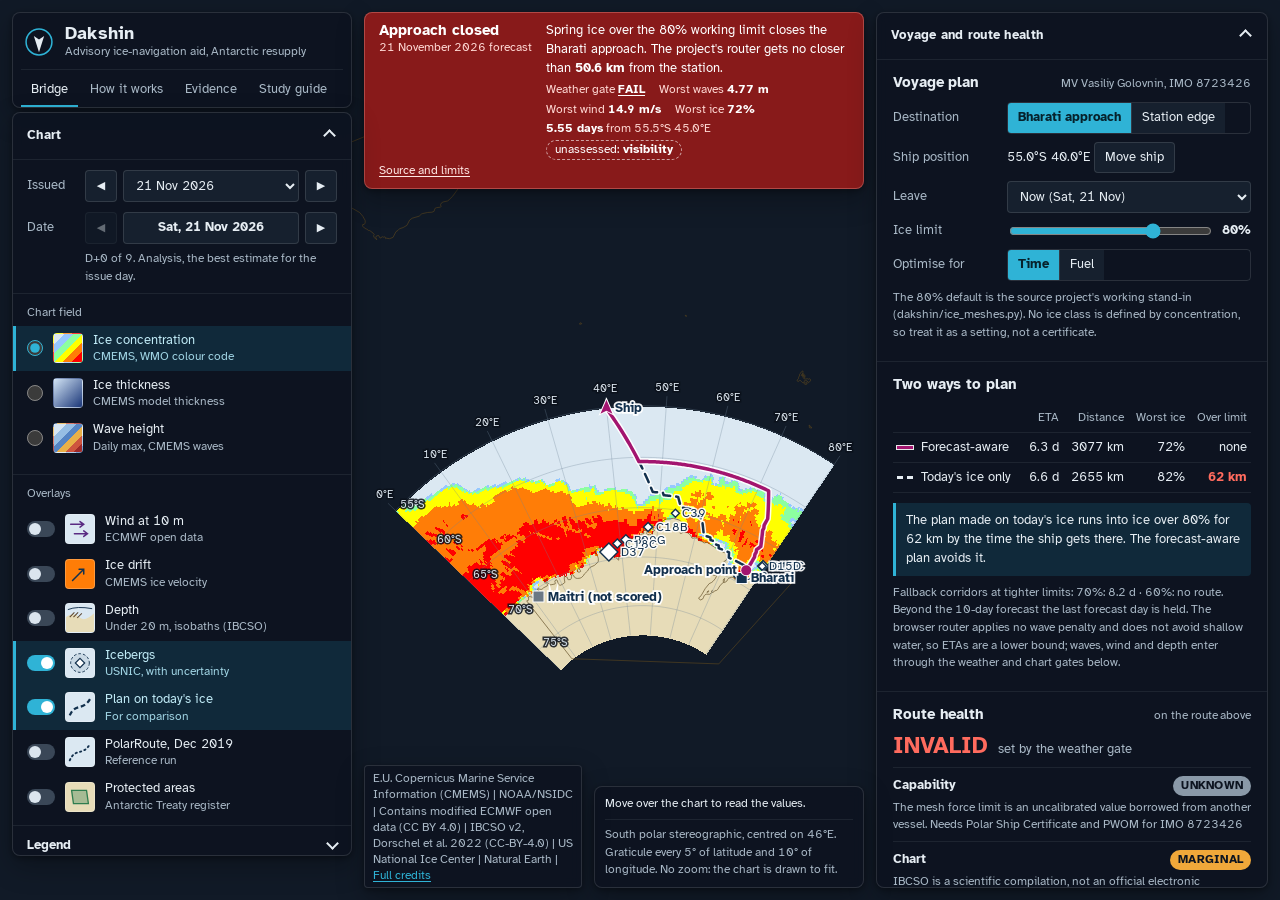
==== commit fe7cc7ba: "Viewer restyle: full-screen dark GIS Bridge with floating panels - The chart fills the window; brand" ====
--- a/index.html
+++ b/index.html
@@ -8,13 +8,19 @@
 <link rel="stylesheet" href="assets/css/app.css">
 <link rel="icon" href="data:image/svg+xml,%3Csvg xmlns='http://www.w3.org/2000/svg' viewBox='0 0 16 16'%3E%3Crect width='16' height='16' rx='3' fill='%2312304d'/%3E%3Cpath d='M8 14 L4 3 L8 5.5 L12 3 Z' fill='%23fff'/%3E%3C/svg%3E">
 </head>
-<body class="bridgepage">
-<header class="top">
+<body class="viewer">
+<a class="skip" href="#leftpanel">Skip to chart controls</a>
+<div class="map" id="chartwrap">
+  <canvas id="base" aria-hidden="true"></canvas>
+  <canvas id="overlay" class="overlay" role="img" aria-label="Chart of the forecast field with the planned route"></canvas>
+</div>
+
+<header class="brandbar">
   <a class="brand" href="index.html">
-    <svg width="26" height="26" viewBox="0 0 26 26" aria-hidden="true"><circle cx="13" cy="13" r="12" fill="none" stroke="#b9c8d4" stroke-width="1.2"/><path d="M13 22.5 L8.2 7.5 L13 10.6 L17.8 7.5 Z" fill="#f3f6f8"/></svg>
-    <span><span class="brand-name">Dakshin</span><span class="brand-sub">Advisory ice-navigation aid for the Antarctic resupply run</span></span>
+    <svg width="28" height="28" viewBox="0 0 26 26" aria-hidden="true"><circle cx="13" cy="13" r="12" fill="none" stroke="#2fb3d6" stroke-width="1.4"/><path d="M13 22.5 L8.2 7.5 L13 10.6 L17.8 7.5 Z" fill="#e6edf3"/></svg>
+    <span><span class="brand-name">Dakshin</span><span class="brand-sub">Advisory ice-navigation aid, Antarctic resupply</span></span>
   </a>
-  <nav aria-label="Pages">
+  <nav class="tabs" aria-label="Pages">
     <a href="index.html" aria-current="page">Bridge</a>
     <a href="pipeline.html">How it works</a>
     <a href="evidence.html">Evidence</a>
@@ -22,51 +28,59 @@
   </nav>
 </header>
 
-<div class="timeline" aria-label="Forecast time">
-  <div class="cycle">
-    <label for="cycle">Forecast issued</label>
-    <button class="iconbtn" id="cyclePrev" aria-label="Earlier forecast">‹</button>
-    <select id="cycle"></select>
-    <button class="iconbtn" id="cycleNext" aria-label="Later forecast">›</button>
+<section class="ribbon" id="finding" aria-label="Route finding on the latest forecast" hidden></section>
+
+<aside class="panel left" id="leftpanel" aria-label="Chart controls">
+  <div class="panel-head">
+    <h2>Chart</h2>
+    <button class="collapse" aria-expanded="true" aria-controls="leftbody" data-panel="left"><span class="visually-hidden">Collapse chart controls</span></button>
   </div>
-  <div class="leads" id="leads" role="group" aria-label="Forecast day shown on the chart"></div>
-  <div class="validtime" id="validtime"></div>
-</div>
+  <div class="panel-body" id="leftbody">
+    <div class="stepper">
+      <label for="cycle">Issued</label>
+      <button class="iconbtn" id="cyclePrev" aria-label="Earlier forecast">◀</button>
+      <select id="cycle"></select>
+      <button class="iconbtn" id="cycleNext" aria-label="Later forecast">▶</button>
+    </div>
+    <div class="stepper">
+      <span class="lbl" id="leadLbl">Date</span>
+      <button class="iconbtn" id="leadPrev" aria-label="Previous forecast day">◀</button>
+      <output id="leadLabel" aria-labelledby="leadLbl" aria-live="polite"></output>
+      <button class="iconbtn" id="leadNext" aria-label="Next forecast day">▶</button>
+    </div>
+    <p class="leadsub" id="leadSub"></p>
 
-<section class="finding" id="finding" aria-label="Route finding on the latest forecast" hidden></section>
+    <fieldset class="rows">
+      <legend>Chart field</legend>
+      <label class="row"><input type="radio" name="field" value="sic" checked><i class="thumb t-sic" aria-hidden="true"></i><span class="txt">Ice concentration<small>CMEMS, WMO colour code</small></span></label>
+      <label class="row"><input type="radio" name="field" value="thk"><i class="thumb t-thk" aria-hidden="true"></i><span class="txt">Ice thickness<small>CMEMS model thickness</small></span></label>
+      <label class="row"><input type="radio" name="field" value="wav"><i class="thumb t-wav" aria-hidden="true"></i><span class="txt">Wave height<small>Daily max, CMEMS waves</small><span class="hint" id="hint-wav"></span></span></label>
+    </fieldset>
+    <fieldset class="rows">
+      <legend>Overlays</legend>
+      <label class="row"><input type="checkbox" role="switch" data-layer="wind"><i class="thumb t-wind" aria-hidden="true"></i><span class="txt">Wind at 10 m<small>ECMWF open data</small><span class="hint" id="hint-wind"></span></span></label>
+      <label class="row"><input type="checkbox" role="switch" data-layer="drift"><i class="thumb t-drift" aria-hidden="true"></i><span class="txt">Ice drift<small>CMEMS ice velocity</small></span></label>
+      <label class="row"><input type="checkbox" role="switch" data-layer="depth"><i class="thumb t-depth" aria-hidden="true"></i><span class="txt">Depth<small>Under 20 m, isobaths (IBCSO)</small><span class="hint" id="hint-depth"></span></span></label>
+      <label class="row"><input type="checkbox" role="switch" data-layer="bergs"><i class="thumb t-bergs" aria-hidden="true"></i><span class="txt">Icebergs<small>USNIC, with uncertainty</small><span class="hint" id="hint-bergs"></span></span></label>
+      <label class="row"><input type="checkbox" role="switch" data-layer="static"><i class="thumb t-static" aria-hidden="true"></i><span class="txt">Plan on today's ice<small>For comparison</small></span></label>
+      <label class="row"><input type="checkbox" role="switch" data-layer="ref2019"><i class="thumb t-ref" aria-hidden="true"></i><span class="txt">PolarRoute, Dec 2019<small>Reference run</small></span></label>
+      <label class="row"><input type="checkbox" role="switch" data-layer="protected"><i class="thumb t-prot" aria-hidden="true"></i><span class="txt">Protected areas<small>Antarctic Treaty register</small></span></label>
+    </fieldset>
+    <details class="legendbox">
+      <summary>Legend</summary>
+      <div id="legend"></div>
+    </details>
+  </div>
+</aside>
 
-<main class="bridge">
-  <div class="chartwrap" id="chartwrap">
-    <div class="canvasbox">
-      <canvas id="base" aria-hidden="true"></canvas>
-      <canvas id="overlay" class="overlay" role="img" aria-label="Chart of the forecast field with the planned route"></canvas>
-    </div>
-    <div class="readout float" id="readout">Move over the chart to read the values.</div>
-    <details class="layerpanel float" id="layerpanel" open>
-      <summary>Layers</summary>
-      <fieldset>
-        <legend>Chart field</legend>
-        <label class="opt"><input type="radio" name="field" value="sic" checked><span>Ice concentration</span></label>
-        <label class="opt"><input type="radio" name="field" value="thk"><span>Ice thickness</span></label>
-        <label class="opt"><input type="radio" name="field" value="wav"><span>Wave height, daily max</span><span class="hint" id="hint-wav"></span></label>
-      </fieldset>
-      <fieldset>
-        <legend>Overlays</legend>
-        <label class="opt"><input type="checkbox" role="switch" data-layer="wind"><span>Wind at 10 m</span><span class="hint" id="hint-wind"></span></label>
-        <label class="opt"><input type="checkbox" role="switch" data-layer="drift"><span>Ice drift</span></label>
-        <label class="opt"><input type="checkbox" role="switch" data-layer="depth"><span>Depth: under 20 m and isobaths</span><span class="hint" id="hint-depth"></span></label>
-        <label class="opt"><input type="checkbox" role="switch" data-layer="bergs"><span>Icebergs with uncertainty</span><span class="hint" id="hint-bergs"></span></label>
-        <label class="opt"><input type="checkbox" role="switch" data-layer="static"><span>Plan on today's ice</span></label>
-        <label class="opt"><input type="checkbox" role="switch" data-layer="ref2019"><span>PolarRoute run, Dec 2019</span></label>
-        <label class="opt"><input type="checkbox" role="switch" data-layer="protected"><span>Protected areas (ATS)</span></label>
-      </fieldset>
-    </details>
-    <div class="legend float" id="legend"></div>
+<aside class="panel right" id="rightpanel" aria-label="Decision support">
+  <div class="panel-head">
+    <h2>Voyage and route health</h2>
+    <button class="collapse" aria-expanded="true" aria-controls="rightbody" data-panel="right"><span class="visually-hidden">Collapse decision support</span></button>
   </div>
-
-  <aside class="rail" aria-label="Decision support">
+  <div class="panel-body rail" id="rightbody">
     <section>
-      <h2>Voyage plan <small id="vesselname"></small></h2>
+      <h3>Voyage plan <small id="vesselname"></small></h3>
       <div class="field"><span>Destination</span>
         <div class="seg" role="group" aria-label="Destination">
           <button data-dest="approach" aria-pressed="true">Bharati approach</button>
@@ -76,7 +90,7 @@
       <div class="field"><span>Ship position</span>
         <div><span id="startpos"></span> <button class="btn" id="pickstart" aria-pressed="false">Move ship</button></div>
       </div>
-      <div class="field"><label for="depart" class="muted">Leave</label>
+      <div class="field"><label for="depart">Leave</label>
         <select id="depart"></select>
       </div>
       <div class="field"><span>Ice limit</span>
@@ -92,39 +106,46 @@
     </section>
 
     <section>
-      <h2>Two ways to plan</h2>
+      <h3>Two ways to plan</h3>
       <table class="compare" id="compare"></table>
       <div id="planNote"></div>
     </section>
 
     <section>
-      <h2>Route health <small>on the route above</small></h2>
+      <h3>Route health <small>on the route above</small></h3>
       <div class="health"><span class="state" id="healthState"></span><span class="small muted" id="healthWhy"></span></div>
       <ol class="gates" id="gates"></ol>
     </section>
 
     <section>
-      <h2>POLARIS along the track <small>MSC.1/Circ.1519</small></h2>
-      <div class="field"><label for="stage" class="muted">Ice stage</label>
+      <h3>POLARIS along the track <small>MSC.1/Circ.1519</small></h3>
+      <div class="field"><label for="stage">Ice stage</label>
         <select id="stage"><option value="">Not declared</option></select>
       </div>
       <div id="polaris"></div>
     </section>
 
     <section>
-      <h2>Icebergs <small id="bergsrc"></small></h2>
+      <h3>Icebergs <small id="bergsrc"></small></h3>
       <ul class="bergs" id="bergs"></ul>
     </section>
 
     <section>
-      <h2>Ice at the Bharati approach</h2>
+      <h3>Ice at the Bharati approach</h3>
       <svg class="spark" id="spark" role="img" aria-label="Sea-ice concentration at the Bharati approach through the season"></svg>
       <p class="xsmall muted" id="sparknote"></p>
     </section>
 
     <section class="credits" id="credits"></section>
-  </aside>
-</main>
+  </div>
+</aside>
+
+<div class="mapctl" id="mapctl">
+  <div class="readout" id="readout" aria-live="off">Move over the chart to read the values.</div>
+  <div class="scalenote" id="scalenote"></div>
+</div>
+<div class="attribution" id="attribution"></div>
+
 <script type="module" src="assets/js/bridge.js"></script>
 </body>
 </html>
--- a/assets/css/app.css
+++ b/assets/css/app.css
@@ -2,42 +2,59 @@
 @font-face { font-family: "Atkinson Hyperlegible"; src: url("../fonts/atkinson-hyperlegible-latin-700-normal.woff2") format("woff2"); font-weight: 700; font-display: swap; }
 
 /* Dakshin design tokens.
-   Chart-room palette: the only saturated colours on screen are the data
-   (WMO ice code, wave ramp) and chart-magenta for the planned route, so the
-   eye goes to them. Gate states use one hue each and never decorate.
-   Type: Atkinson Hyperlegible for every working surface (built for low-vision
-   legibility, which suits a bridge at night); a system book serif for the
-   long-form headings on the document pages, in the manner of printed
-   Sailing Directions. Both work with no network. */
+   The product is a dark GIS viewer: the chart is the only bright thing on
+   screen, panels float over it in translucent night-bridge navy, and one
+   cyan marks whatever is selected or active. The WMO ice code, wave ramp
+   and chart-magenta route live on the chart only and are never restyled.
+   Document pages (Evidence, How it works) share the dark chrome; their
+   cards switch to the light "chart paper" scope so the published figures
+   keep the colours they were drawn in.
+   Type: Atkinson Hyperlegible, self-hosted, for every working surface; a
+   system book serif for long-form headings. Nothing loads from a network. */
 :root {
-  /* colour */
-  --paper: #eef2f3;          /* chart-room grey */
-  --sheet: #fbfcfc;          /* panel surface */
-  --sheet-2: #f3f6f7;        /* inset surface */
-  --ink: #12304d;            /* chart navy */
-  --ink-2: #475c6e;          /* secondary text, 6.4:1 on --sheet */
-  --ink-3: #6b7d8c;          /* tertiary, large text and rules only */
-  --rule: #cdd6dc;
-  --rule-soft: #e3e8eb;
-  --sea: #dbe8f2;            /* chart sea, ice free */
-  --land: #e7dcb8;           /* chart land buff */
-  --route: #a3156f;          /* chart magenta */
-  --route-tint: #f6eef3;
-  --pass: #2a7449;
-  --marginal: #9a5a00;
-  --fail: #b3261e;
-  --fail-tint: #f9ecea;
-  --unknown: #5f6d79;
-  --focus: #a3156f;
-  --on-ink: #f3f6f8;
-  --on-ink-2: #b9c8d4;
+  /* dark surfaces */
+  --bg: #0b111b;
+  --panel: rgba(13, 20, 32, 0.94);
+  --panel-solid: #0d1420;
+  --raise: #16202e;           /* inputs, rows */
+  --hover: #1d2a3b;
+  --line: rgba(255, 255, 255, 0.12);
+  --line-soft: rgba(255, 255, 255, 0.07);
+
+  /* ink on dark (contrast on the panel over a light chart: 13:1, 8:1, 4.7:1) */
+  --ink: #e6edf3;
+  --ink-2: #a9b8c6;
+  --ink-3: #7d8d9c;
+  --rule: var(--line);
+  --rule-soft: var(--line-soft);
+  --sheet: var(--panel-solid);
+  --sheet-2: var(--raise);
+
+  /* accent: selection and active state */
+  --accent: #2fb3d6;
+  --accent-bg: rgba(47, 179, 214, 0.14);
+  --on-accent: #06222c;
+  --accent-ink: #2fb3d6;      /* accent used as text */
+  --focus: #2fb3d6;
+
+  /* data and state */
+  --route: #e070b5;           /* chart magenta, lifted for dark surfaces */
+  --route-chart: #a3156f;     /* exactly as drawn on the chart */
+  --pass: #4cc38a;
+  --marginal: #f0a83a;
+  --fail: #ff6b5e;
+  --unknown: #8a99a8;
+  --on-state: #0d1420;
+  --ribbon: rgba(142, 27, 27, 0.96);
+  --sea: #dbe8f2;
+  --land: #e7dcb8;
 
   /* type */
   --font-ui: "Atkinson Hyperlegible", system-ui, -apple-system, "Segoe UI", sans-serif;
   --font-book: "Iowan Old Style", "Charter", "Bitstream Charter", "Sitka Text", Cambria, Georgia, serif;
   --t-xs: 0.8125rem;   /* 13px */
   --t-sm: 0.875rem;    /* 14px */
-  --t-md: 1rem;        /* 16px, body on document pages */
+  --t-md: 1rem;        /* 16px */
   --t-lg: 1.1875rem;   /* 19px */
   --t-xl: 1.5rem;      /* 24px */
   --t-2xl: 2.125rem;   /* 34px */
@@ -46,24 +63,38 @@
   --s-1: 4px; --s-2: 8px; --s-3: 12px; --s-4: 16px; --s-5: 24px; --s-6: 32px; --s-7: 48px;
 
   /* shape */
-  --r-sm: 3px;
-  --r-md: 6px;
-  --shadow-float: 0 1px 2px rgba(18, 48, 77, 0.12), 0 4px 14px rgba(18, 48, 77, 0.10);
+  --r-sm: 4px;
+  --r-md: 8px;
+  --shadow: 0 2px 6px rgba(0, 0, 0, 0.35), 0 10px 28px rgba(0, 0, 0, 0.28);
 
   font-family: var(--font-ui);
   font-size: 15px;
   line-height: 1.45;
   color: var(--ink);
-  background: var(--paper);
+  background: var(--bg);
   font-variant-numeric: tabular-nums;
-}
+  color-scheme: dark;
+}
+
+/* Light "chart paper" scope for document cards. */
+.light, .block, .flow button {
+  --ink: #12304d; --ink-2: #475c6e; --ink-3: #6b7d8c;
+  --rule: #cdd6dc; --rule-soft: #e3e8eb;
+  --sheet: #fbfcfc; --sheet-2: #f3f6f7; --raise: #ffffff; --hover: #eef3f6;
+  --accent-ink: #0a6f8c; --accent-bg: #e3f3f8; --focus: #0a6f8c;
+  --route: #a3156f;
+  --pass: #2a7449; --marginal: #9a5a00; --fail: #b3261e; --unknown: #5f6d79; --on-state: #ffffff;
+  color: var(--ink);
+  color-scheme: light;
+}
+
 * { box-sizing: border-box; }
 html { -webkit-text-size-adjust: 100%; }
-body { margin: 0; background: var(--paper); overflow-x: hidden; }
-a { color: var(--ink); text-underline-offset: 2px; }
-a:hover { color: var(--route); }
+body { margin: 0; background: var(--bg); overflow-x: hidden; }
+a { color: var(--accent-ink); text-underline-offset: 2px; }
+a:hover { color: var(--ink); }
 :focus-visible { outline: 2px solid var(--focus); outline-offset: 2px; }
-button, select, input { font: inherit; color: inherit; }
+button, select, input, output { font: inherit; color: inherit; }
 h1, h2, h3 { font-weight: 700; margin: 0; letter-spacing: -0.005em; }
 h1 { font-size: var(--t-lg); }
 h2 { font-size: var(--t-md); }
@@ -74,162 +105,203 @@
 .small { font-size: var(--t-sm); }
 .xsmall { font-size: var(--t-xs); }
 .visually-hidden { position: absolute; width: 1px; height: 1px; overflow: hidden; clip: rect(0 0 0 0); white-space: nowrap; }
-
-/* ---------- top bar ---------- */
-.top {
-  display: flex; align-items: center; gap: var(--s-4) var(--s-5); flex-wrap: wrap;
-  padding: var(--s-2) var(--s-5); background: var(--ink); color: var(--on-ink);
-}
-.brand { display: flex; align-items: center; gap: var(--s-3); color: var(--on-ink); text-decoration: none; min-width: 0; }
+.skip { position: absolute; left: 8px; top: -60px; z-index: 50; background: var(--accent); color: var(--on-accent); padding: 6px 10px; border-radius: var(--r-sm); }
+.skip:focus { top: 8px; }
+
+/* ---------- brand bar (all pages) ---------- */
+.brand { display: flex; align-items: center; gap: var(--s-3); color: var(--ink); text-decoration: none; min-width: 0; }
 .brand:hover { color: #fff; }
 .brand svg { flex: none; }
-.brand-name { font-size: var(--t-lg); font-weight: 700; letter-spacing: 0.01em; }
-.brand-sub { font-size: var(--t-xs); color: var(--on-ink-2); display: block; }
-.top nav { display: flex; gap: var(--s-1); margin-left: auto; flex-wrap: wrap; }
-.top nav a { color: var(--on-ink); text-decoration: none; padding: 6px 10px; border-radius: var(--r-sm); font-size: var(--t-sm); }
-.top nav a:hover { background: rgba(255, 255, 255, 0.12); color: #fff; }
-.top nav a[aria-current="page"], .top nav a[aria-current="page"]:hover { background: var(--on-ink); color: var(--ink); }
-.top :focus-visible { outline-color: #fff; }
-
-/* ---------- forecast timeline ---------- */
-.timeline {
-  display: grid; grid-template-columns: auto minmax(0, 1fr) auto; gap: var(--s-4); align-items: center;
-  padding: var(--s-2) var(--s-5); background: var(--sheet); border-bottom: 1px solid var(--rule);
-}
-.cycle { display: flex; align-items: center; gap: 6px; }
-.cycle label { font-size: var(--t-sm); color: var(--ink-2); white-space: nowrap; }
-.cycle select, .field select {
-  padding: 5px 8px; border: 1px solid var(--rule); border-radius: var(--r-sm); background: #fff; min-height: 32px;
-}
-.iconbtn { border: 1px solid var(--rule); background: #fff; border-radius: var(--r-sm); width: 32px; height: 32px; cursor: pointer; flex: none; }
-.iconbtn:hover { border-color: var(--ink); }
-.leads { display: grid; grid-auto-flow: column; grid-auto-columns: minmax(0, 1fr); gap: 2px; }
-.leads button {
-  border: 0; background: #e3e9ed; padding: 6px 2px; cursor: pointer; text-align: center;
-  font-size: var(--t-xs); line-height: 1.15; color: var(--ink-2); min-width: 0;
-}
-.leads button:first-child { border-radius: var(--r-sm) 0 0 var(--r-sm); }
-.leads button:last-child { border-radius: 0 var(--r-sm) var(--r-sm) 0; }
-.leads button:hover { background: #d5dee4; }
-.leads button b { display: block; color: var(--ink); font-size: var(--t-sm); }
-.leads button[aria-pressed="true"] { background: var(--ink); color: #cfdbe4; }
-.leads button[aria-pressed="true"] b { color: #fff; }
-.validtime { text-align: right; font-size: var(--t-sm); color: var(--ink-2); }
-.validtime b { display: block; color: var(--ink); font-size: var(--t-md); }
-
-/* ---------- finding banner (the source router's verdict on the latest cycle) ---------- */
-.finding {
-  display: grid; grid-template-columns: auto minmax(0, 1fr) auto; gap: var(--s-2) var(--s-4); align-items: start;
-  padding: var(--s-2) var(--s-5); background: var(--fail-tint); border-bottom: 1px solid #e7c6c2;
-  border-left: 6px solid var(--fail);
-}
-.finding[hidden] { display: none; }
-.finding .verdict { font-weight: 700; color: var(--fail); font-size: var(--t-lg); line-height: 1.2; white-space: nowrap; }
-.finding .verdict small { display: block; font-size: var(--t-xs); font-weight: 400; color: var(--ink-2); margin-top: 2px; }
-.finding p { margin: 0; max-width: 92ch; }
-.finding .facts { display: flex; gap: var(--s-1) var(--s-5); flex-wrap: wrap; margin-top: var(--s-1); font-size: var(--t-sm); color: var(--ink-2); }
-.finding .facts b { color: var(--ink); }
-.finding .src { font-size: var(--t-xs); color: var(--ink-2); max-width: 46ch; }
-.finding .src summary { cursor: pointer; text-align: right; color: var(--ink); text-decoration: underline; text-underline-offset: 2px; }
-.finding .src[open] { background: var(--sheet); border: 1px solid var(--rule); border-radius: var(--r-sm); padding: var(--s-2); }
-.finding .src[open] summary { margin-bottom: var(--s-1); }
-.finding.neutral { background: var(--sheet-2); border-left-color: var(--unknown); border-bottom-color: var(--rule); }
-.finding.neutral .verdict { color: var(--ink); }
-
-/* ---------- bridge layout ---------- */
-/* Desktop: header, timeline and banner take what they need; the chart and rail fill the rest of the window. */
-body.bridgepage { display: flex; flex-direction: column; height: 100vh; }
-.bridge { display: grid; grid-template-columns: minmax(0, 1fr) 400px; flex: 1 1 auto; min-height: 520px; }
-.chartwrap { position: relative; background: var(--sea); overflow: hidden; }
-.chartwrap .canvasbox { position: absolute; inset: 0; }
-.chartwrap canvas { position: absolute; inset: 0; width: 100%; height: 100%; }
-.chartwrap canvas.overlay { cursor: crosshair; }
-.float {
-  position: absolute; background: rgba(251, 252, 252, 0.96); border: 1px solid var(--rule);
-  border-radius: var(--r-md); box-shadow: var(--shadow-float);
-}
-.readout { right: var(--s-3); top: var(--s-3); padding: 6px 10px; font-size: var(--t-xs); min-width: 220px; pointer-events: none; }
-
-/* layer control */
-.layerpanel { left: var(--s-3); top: var(--s-3); width: 250px; max-height: calc(100% - 150px); overflow-y: auto; font-size: var(--t-sm); }
-.layerpanel summary {
-  list-style: none; cursor: pointer; padding: var(--s-2) var(--s-3); font-weight: 700;
-  display: flex; align-items: center; justify-content: space-between; gap: var(--s-2);
-}
-.layerpanel summary::-webkit-details-marker { display: none; }
-.layerpanel summary::after { content: ""; width: 7px; height: 7px; border-right: 2px solid var(--ink); border-bottom: 2px solid var(--ink); transform: rotate(45deg); margin-top: -4px; }
-.layerpanel[open] summary::after { transform: rotate(-135deg); margin-top: 3px; }
-.layerpanel[open] summary { border-bottom: 1px solid var(--rule-soft); }
-.layerpanel fieldset { border: 0; margin: 0; padding: 6px var(--s-3) var(--s-2); }
-.layerpanel fieldset + fieldset { border-top: 1px solid var(--rule-soft); }
-.layerpanel legend { font-size: var(--t-xs); color: var(--ink-2); padding: 0; margin-bottom: var(--s-1); float: left; width: 100%; }
-.opt { display: grid; grid-template-columns: auto minmax(0, 1fr); gap: 1px var(--s-2); align-items: center; padding: 3px 0; cursor: pointer; clear: both; }
-.opt .hint { grid-column: 2; font-size: var(--t-xs); color: var(--ink-2); line-height: 1.3; }
-.opt input:disabled ~ span { color: var(--ink-3); }
-.opt:has(input:disabled) { cursor: not-allowed; }
-.opt input[type="radio"] { accent-color: var(--ink); width: 16px; height: 16px; margin: 0; }
-/* switches: a real checkbox, restyled; still announced as a checkbox/switch */
-.opt input[type="checkbox"] {
-  appearance: none; -webkit-appearance: none; margin: 0; width: 30px; height: 18px; border-radius: 9px;
-  background: #b9c5ce; position: relative; cursor: pointer; transition: background 0.12s;
-}
-.opt input[type="checkbox"]::after {
-  content: ""; position: absolute; top: 2px; left: 2px; width: 14px; height: 14px; border-radius: 50%;
-  background: #fff; box-shadow: 0 1px 2px rgba(0, 0, 0, 0.25); transition: transform 0.12s;
-}
-.opt input[type="checkbox"]:checked { background: var(--ink); }
-.opt input[type="checkbox"]:checked::after { transform: translateX(12px); }
-.opt input[type="checkbox"]:disabled { background: #dde3e7; cursor: not-allowed; }
-.opt i.key { display: inline-block; vertical-align: middle; margin-left: 6px; }
-
-/* legend */
-.legend { left: var(--s-3); bottom: var(--s-3); padding: var(--s-2) var(--s-3); font-size: var(--t-xs); max-width: min(600px, calc(100% - 24px)); }
-.legend .ttl { font-weight: 700; font-size: var(--t-sm); }
-.legend .scale { display: flex; margin: 5px 0 6px; border-radius: var(--r-sm); overflow: hidden; }
-.legend .scale span { flex: 1 1 0; padding: 3px 5px; color: #111; white-space: nowrap; min-width: 0; overflow: hidden; text-overflow: ellipsis; }
-.legend .scale span.dark { color: #fff; }
-.legend .scale span.limit { box-shadow: inset 2px 0 0 #111; }
-.legend .keys { display: flex; gap: 4px 14px; flex-wrap: wrap; color: var(--ink-2); }
-.legend .keys span { white-space: nowrap; }
-.swatch-line { display: inline-block; width: 22px; height: 0; border-top: 3px solid var(--route); vertical-align: middle; margin-right: 5px; }
-.swatch-line.dash { border-top-style: dashed; border-top-color: var(--ink); }
-.swatch-line.ref { border-top: 2px dotted var(--ink); }
-.swatch-line.iso { border-top: 1.5px solid #3d5a78; }
-.swatch-hatch { display: inline-block; width: 14px; height: 10px; vertical-align: middle; margin-right: 5px; border: 1px solid #5b4630;
-  background: repeating-linear-gradient(135deg, #5b4630 0 1.5px, transparent 1.5px 4px); }
-.swatch-ring { display: inline-block; width: 12px; height: 12px; border-radius: 50%; vertical-align: middle; margin-right: 5px; border: 1.5px dashed #12304d; }
-.swatch-arrow { display: inline-block; width: 18px; height: 0; border-top: 1.5px solid #12304d; vertical-align: middle; margin-right: 5px; position: relative; }
-.swatch-arrow.wind { border-top-color: #5a2a82; }
-
-/* ---------- decision rail ---------- */
-.rail { background: var(--sheet); border-left: 1px solid var(--rule); overflow-y: auto; }
-.rail section { padding: var(--s-4) var(--s-4) var(--s-4) var(--s-5); border-bottom: 1px solid var(--rule); }
-.rail section > h2 { margin-bottom: var(--s-2); display: flex; justify-content: space-between; align-items: baseline; gap: var(--s-2); flex-wrap: wrap; }
-.rail section > h2 small { font-weight: 400; font-size: var(--t-xs); color: var(--ink-2); }
-.field { display: grid; grid-template-columns: 112px minmax(0, 1fr); gap: 6px 10px; align-items: center; margin-bottom: var(--s-2); font-size: var(--t-sm); }
-.field > span { color: var(--ink-2); }
+.brand-name { font-size: var(--t-lg); font-weight: 700; letter-spacing: 0.01em; display: block; line-height: 1.15; }
+.brand-sub { font-size: var(--t-xs); color: var(--ink-2); display: block; }
+.tabs { display: flex; gap: 2px; flex-wrap: wrap; }
+.tabs a { color: var(--ink-2); text-decoration: none; padding: 6px 10px; border-radius: var(--r-sm); font-size: var(--t-sm); border-bottom: 2px solid transparent; }
+.tabs a:hover { color: var(--ink); background: var(--hover); }
+.tabs a[aria-current="page"] { color: var(--ink); border-bottom-color: var(--accent); border-radius: var(--r-sm) var(--r-sm) 0 0; }
+
+/* document pages: a full-width slim bar */
+.top {
+  display: flex; align-items: center; gap: var(--s-3) var(--s-5); flex-wrap: wrap;
+  padding: var(--s-2) var(--s-5); background: var(--panel-solid); border-bottom: 1px solid var(--line);
+}
+.top .tabs { margin-left: auto; }
+
+/* ---------- shared controls ---------- */
+select, .field select {
+  padding: 5px 8px; border: 1px solid var(--rule); border-radius: var(--r-sm); background: var(--raise); min-height: 32px; color: var(--ink);
+}
+.iconbtn {
+  border: 1px solid var(--rule); background: var(--raise); border-radius: var(--r-sm); width: 32px; height: 32px; cursor: pointer; flex: none;
+  font-size: 11px; color: var(--ink);
+}
+.iconbtn:hover:not(:disabled) { border-color: var(--accent); color: var(--accent-ink); }
+.iconbtn:disabled { opacity: 0.4; cursor: default; }
+.seg { display: inline-flex; border: 1px solid var(--rule); border-radius: var(--r-sm); overflow: hidden; max-width: 100%; }
+.seg button { border: 0; background: var(--raise); padding: 5px 10px; cursor: pointer; font-size: var(--t-sm); min-height: 30px; }
+.seg button:hover { background: var(--hover); }
+.seg button + button { border-left: 1px solid var(--rule); }
+.seg button[aria-pressed="true"] { background: var(--accent); color: var(--on-accent); font-weight: 700; }
+.btn { border: 1px solid var(--rule); background: var(--raise); border-radius: var(--r-sm); padding: 5px 10px; cursor: pointer; font-size: var(--t-sm); min-height: 30px; }
+.btn:hover { border-color: var(--accent); }
+.btn[aria-pressed="true"] { background: var(--accent); border-color: var(--accent); color: var(--on-accent); }
+.rangeval { display: flex; gap: var(--s-2); align-items: center; }
+.rangeval input { flex: 1; min-width: 0; accent-color: var(--accent); }
+
+/* =====================================================================
+   Bridge viewer: the chart fills the window, everything floats over it
+   ===================================================================== */
+body.viewer { height: 100vh; overflow: hidden; background: #111a27; }
+.map { position: fixed; inset: 0; background: #111a27; }
+.map canvas { position: absolute; inset: 0; width: 100%; height: 100%; }
+.map canvas.overlay { cursor: crosshair; }
+
+.brandbar, .panel, .ribbon, .mapctl, .attribution {
+  position: fixed; z-index: 10; background: var(--panel); border: 1px solid var(--line); border-radius: var(--r-md);
+  box-shadow: var(--shadow); -webkit-backdrop-filter: blur(6px); backdrop-filter: blur(6px);
+}
+.brandbar { left: 12px; top: 12px; width: 340px; padding: 10px 12px 0; }
+.brandbar .tabs { margin: 8px -4px 0; border-top: 1px solid var(--line-soft); padding-top: 4px; }
+
+.panel { display: flex; flex-direction: column; min-height: 0; }
+.panel.left { left: 12px; top: 112px; width: 340px; max-height: calc(100vh - 112px - 44px); }
+.panel.right { right: 12px; top: 12px; width: 392px; max-height: calc(100vh - 24px); }
+.panel-head { display: flex; align-items: center; justify-content: space-between; gap: var(--s-2); padding: 8px 8px 8px 14px; border-bottom: 1px solid var(--line-soft); flex: none; }
+.panel-head h2 { font-size: var(--t-sm); letter-spacing: 0.02em; }
+.panel-body { overflow-y: auto; min-height: 0; overscroll-behavior: contain; }
+.panel-body[hidden] { display: none; }
+.panel:has(.panel-body[hidden]) .panel-head { border-bottom: 0; }
+.collapse { width: 30px; height: 30px; border: 1px solid transparent; border-radius: var(--r-sm); background: transparent; cursor: pointer; position: relative; flex: none; }
+.collapse:hover { background: var(--hover); border-color: var(--line); }
+.collapse::after { content: ""; position: absolute; left: 11px; top: 9px; width: 7px; height: 7px; border-left: 2px solid var(--ink); border-bottom: 2px solid var(--ink); transform: rotate(135deg); }
+.collapse[aria-expanded="false"]::after { transform: rotate(-45deg); top: 7px; }
+
+/* left panel content */
+.stepper { display: grid; grid-template-columns: 52px auto minmax(0, 1fr) auto; gap: 6px; align-items: center; padding: 10px 14px 0; font-size: var(--t-sm); }
+.stepper label, .stepper .lbl { color: var(--ink-2); }
+.stepper select { width: 100%; min-width: 0; }
+.stepper output { text-align: center; font-weight: 700; padding: 5px 4px; background: var(--raise); border: 1px solid var(--rule); border-radius: var(--r-sm); min-height: 32px; white-space: nowrap; overflow: hidden; text-overflow: ellipsis; }
+.leadsub { margin: 6px 14px 4px 72px; font-size: var(--t-xs); color: var(--ink-2); }
+
+.rows { border: 0; margin: 0; padding: 8px 0 6px; border-top: 1px solid var(--line-soft); margin-top: 8px; }
+.rows legend { float: left; width: 100%; padding: 2px 14px 4px; font-size: var(--t-xs); color: var(--ink-2); }
+.row {
+  clear: both; display: grid; grid-template-columns: auto 30px minmax(0, 1fr); gap: 10px; align-items: center;
+  padding: 6px 14px 6px 11px; border-left: 3px solid transparent; cursor: pointer; font-size: var(--t-sm);
+}
+.row:hover { background: var(--hover); }
+.row:has(input:checked) { background: var(--accent-bg); border-left-color: var(--accent); }
+.row:has(input:checked) .txt { color: #bfeaf6; }
+.row:has(input:disabled) { cursor: not-allowed; }
+.row:has(input:disabled) .txt { color: var(--ink-3); }
+.row:has(input:focus-visible) { outline: 2px solid var(--focus); outline-offset: -2px; }
+.row input { margin: 0; }
+.row input[type="radio"] { accent-color: var(--accent); width: 16px; height: 16px; }
+.row input[type="checkbox"] {
+  appearance: none; -webkit-appearance: none; width: 28px; height: 16px; border-radius: 8px; background: #3a4757; position: relative; cursor: pointer;
+}
+.row input[type="checkbox"]::after { content: ""; position: absolute; top: 2px; left: 2px; width: 12px; height: 12px; border-radius: 50%; background: #dbe5ee; transition: transform 0.12s; }
+.row input[type="checkbox"]:checked { background: var(--accent); }
+.row input[type="checkbox"]:checked::after { transform: translateX(12px); background: #fff; }
+.row input[type="checkbox"]:disabled { background: #263241; }
+.row input:focus-visible { outline: none; }
+.txt { display: block; min-width: 0; line-height: 1.25; }
+.txt small { display: block; font-size: var(--t-xs); color: var(--ink-2); margin-top: 1px; }
+.row:has(input:checked) .txt small { color: #9fd3e3; }
+.txt .hint { display: block; font-size: var(--t-xs); color: var(--marginal); margin-top: 2px; }
+.txt .hint:empty { display: none; }
+
+/* square thumbnails: a swatch of what each layer looks like on the chart */
+.thumb { width: 30px; height: 30px; border-radius: var(--r-sm); border: 1px solid rgba(255, 255, 255, 0.22); display: block; background: #dbe8f2; position: relative; overflow: hidden; }
+.t-sic { background: linear-gradient(135deg, #dbe8f2 0 18%, #96c8ff 18% 34%, #8cffa0 34% 50%, #ffff00 50% 66%, #ff7d07 66% 82%, #ff0000 82%); }
+.t-thk { background: linear-gradient(135deg, #d2e4f5, #1a3678); }
+.t-wav { background: linear-gradient(135deg, #d6e6f4 0 22%, #96bee4 22% 40%, #5484c4 40% 55%, #e8b048 55% 70%, #ce543e 70% 85%, #9e2828 85%); }
+.t-wind { background: #dbe8f2 url("data:image/svg+xml,%3Csvg xmlns='http://www.w3.org/2000/svg' viewBox='0 0 30 30'%3E%3Cg stroke='%235a2a82' stroke-width='1.6' fill='none' stroke-linecap='round'%3E%3Cpath d='M5 10h14m-4-3 4 3-4 3M9 20h14m-4-3 4 3-4 3'/%3E%3C/g%3E%3C/svg%3E") center/100% no-repeat; }
+.t-drift { background: #ff7d07 url("data:image/svg+xml,%3Csvg xmlns='http://www.w3.org/2000/svg' viewBox='0 0 30 30'%3E%3Cg stroke='%2312304d' stroke-width='1.6' fill='none' stroke-linecap='round'%3E%3Cpath d='M7 22 19 10m-5 0h5v5'/%3E%3C/g%3E%3C/svg%3E") center/100% no-repeat; }
+.t-depth { background: #dbe8f2 url("data:image/svg+xml,%3Csvg xmlns='http://www.w3.org/2000/svg' viewBox='0 0 30 30'%3E%3Cpath d='M0 30 L0 14 Q8 8 14 14 T30 10 L30 30Z' fill='%23e7dcb8'/%3E%3Cpath d='M2 6 Q12 2 28 5' stroke='%2312304d' fill='none'/%3E%3Cg stroke='%235b4630' stroke-width='1.1'%3E%3Cpath d='M4 14 9 9M8 14 13 9M12 15 17 10'/%3E%3C/g%3E%3C/svg%3E") center/100% no-repeat; }
+.t-bergs { background: #dbe8f2 url("data:image/svg+xml,%3Csvg xmlns='http://www.w3.org/2000/svg' viewBox='0 0 30 30'%3E%3Ccircle cx='15' cy='15' r='10' fill='rgba(18,48,77,0.08)' stroke='%2312304d' stroke-dasharray='3 2'/%3E%3Cpath d='M15 10 20 15 15 20 10 15Z' fill='%23fff' stroke='%2312304d' stroke-width='1.3'/%3E%3C/svg%3E") center/100% no-repeat; }
+.t-static { background: #dbe8f2 url("data:image/svg+xml,%3Csvg xmlns='http://www.w3.org/2000/svg' viewBox='0 0 30 30'%3E%3Cpath d='M4 24 C10 10 18 20 26 6' stroke='%2312304d' stroke-width='2.4' stroke-dasharray='5 3' fill='none'/%3E%3C/svg%3E") center/100% no-repeat; }
+.t-ref { background: #dbe8f2 url("data:image/svg+xml,%3Csvg xmlns='http://www.w3.org/2000/svg' viewBox='0 0 30 30'%3E%3Cpath d='M4 24 C10 10 18 20 26 6' stroke='%2312304d' stroke-width='2' stroke-dasharray='1.5 3.5' stroke-linecap='round' fill='none'/%3E%3C/svg%3E") center/100% no-repeat; }
+.t-prot { background: #e7dcb8 url("data:image/svg+xml,%3Csvg xmlns='http://www.w3.org/2000/svg' viewBox='0 0 30 30'%3E%3Cpath d='M6 8h16l2 14H8Z' fill='rgba(46,125,79,0.35)' stroke='%232e7d4f' stroke-width='1.4'/%3E%3C/svg%3E") center/100% no-repeat; }
+
+/* legend, collapsed at the panel foot */
+.legendbox { border-top: 1px solid var(--line-soft); }
+.legendbox summary { cursor: pointer; padding: 10px 14px; font-size: var(--t-sm); font-weight: 700; list-style: none; display: flex; justify-content: space-between; align-items: center; }
+.legendbox summary::-webkit-details-marker { display: none; }
+.legendbox summary::after { content: ""; width: 7px; height: 7px; border-left: 2px solid var(--ink); border-bottom: 2px solid var(--ink); transform: rotate(-45deg); margin-top: -4px; }
+.legendbox[open] summary::after { transform: rotate(135deg); margin-top: 3px; }
+.legendbox summary:hover { background: var(--hover); }
+#legend { padding: 0 14px 12px; font-size: var(--t-xs); }
+#legend .ttl { font-weight: 700; font-size: var(--t-sm); }
+#legend .scale { display: flex; flex-wrap: wrap; margin: 6px 0 8px; border-radius: var(--r-sm); overflow: hidden; }
+#legend .scale span { flex: 1 1 25%; padding: 3px 5px; color: #111; white-space: nowrap; min-width: 0; }
+#legend .scale span.dark { color: #fff; }
+#legend .scale span.limit { box-shadow: inset 3px 0 0 #111; }
+#legend .keys { display: grid; gap: 4px; color: var(--ink-2); }
+.swatch-line { display: inline-block; width: 22px; height: 0; border-top: 3px solid var(--route-chart); vertical-align: middle; margin-right: 6px; box-shadow: 0 0 0 1px rgba(255, 255, 255, 0.9); }
+.swatch-line.dash { border-top: 3px dashed #dbe5ee; box-shadow: none; }
+.swatch-line.ref { border-top: 2px dotted #dbe5ee; box-shadow: none; }
+.swatch-line.iso { border-top: 1.5px solid #9fb3c6; box-shadow: none; }
+.swatch-hatch { display: inline-block; width: 14px; height: 10px; vertical-align: middle; margin-right: 6px; border: 1px solid #c8b08c; background: repeating-linear-gradient(135deg, #c8b08c 0 1.5px, transparent 1.5px 4px); }
+.swatch-ring { display: inline-block; width: 12px; height: 12px; border-radius: 50%; vertical-align: middle; margin-right: 6px; border: 1.5px dashed #dbe5ee; }
+.swatch-arrow { display: inline-block; width: 18px; height: 0; border-top: 1.5px solid #dbe5ee; vertical-align: middle; margin-right: 6px; }
+.swatch-arrow.wind { border-top-color: #b48ad8; }
+
+/* finding ribbon: first thing seen, floating between the panels */
+.ribbon {
+  left: 364px; right: 416px; top: 12px; padding: 8px 14px; background: var(--ribbon); border-color: rgba(255, 160, 150, 0.35); color: #fff;
+  display: grid; grid-template-columns: auto minmax(0, 1fr); gap: 2px 14px; align-items: start;
+}
+.ribbon[hidden] { display: none; }
+.ribbon .verdict { font-weight: 700; font-size: var(--t-md); white-space: nowrap; line-height: 1.25; }
+.ribbon .verdict small { display: block; font-size: var(--t-xs); font-weight: 400; color: #ffd9d4; }
+.ribbon p { margin: 0; font-size: var(--t-sm); }
+.ribbon .facts { display: flex; gap: 2px 14px; flex-wrap: wrap; margin-top: 3px; font-size: var(--t-xs); color: #ffd9d4; }
+.ribbon .facts b { color: #fff; }
+.ribbon .facts .state-INVALID, .ribbon .facts .state-DEGRADED, .ribbon .facts .state-VALID { color: #fff; text-decoration: underline; text-underline-offset: 2px; }
+.ribbon .chip.unassessed { border-color: rgba(255, 255, 255, 0.6); color: #fff; background: transparent; }
+.ribbon .chip.unassessed b { color: #fff; }
+.ribbon .src { grid-column: 1 / -1; font-size: var(--t-xs); color: #ffe7e3; }
+.ribbon .src summary { cursor: pointer; display: inline; text-decoration: underline; text-underline-offset: 2px; }
+.ribbon .src[open] { margin-top: 4px; }
+.ribbon .src[open] summary { display: block; margin-bottom: 2px; }
+.ribbon :focus-visible { outline-color: #fff; }
+.ribbon.neutral { background: var(--panel); color: var(--ink); }
+@media (min-width: 981px) {
+  body.right-closed .panel.right { width: 250px; }
+  body.right-closed .ribbon { right: 274px; }
+  body.left-closed .panel.left { width: 340px; }
+}
+
+/* bottom-right map control: cursor readout and the scale note */
+.mapctl { right: 416px; bottom: 12px; width: 270px; padding: 8px 10px; font-size: var(--t-xs); }
+body.right-closed .mapctl { right: 12px; }
+.mapctl .readout { color: var(--ink); line-height: 1.45; }
+.mapctl .readout .pos { font-size: var(--t-sm); color: var(--accent-ink); }
+.mapctl .scalenote { color: var(--ink-2); border-top: 1px solid var(--line-soft); margin-top: 6px; padding-top: 6px; }
+
+/* bottom-left attribution, Leaflet-style */
+.attribution { left: 364px; bottom: 12px; right: 698px; padding: 4px 8px; font-size: 11.5px; line-height: 1.4; color: var(--ink-2); border-radius: var(--r-sm); }
+body.right-closed .attribution { right: 294px; }
+body.left-closed .attribution { left: 12px; }
+
+/* ---------- decision panel ---------- */
+.rail section { padding: var(--s-3) var(--s-4); border-bottom: 1px solid var(--line-soft); }
+.rail section > h3 { margin-bottom: var(--s-2); display: flex; justify-content: space-between; align-items: baseline; gap: var(--s-2); flex-wrap: wrap; font-size: var(--t-md); }
+.rail section > h3 small { font-weight: 400; font-size: var(--t-xs); color: var(--ink-2); }
+.field { display: grid; grid-template-columns: 104px minmax(0, 1fr); gap: 6px 10px; align-items: center; margin-bottom: var(--s-2); font-size: var(--t-sm); }
+.field > span, .field > label { color: var(--ink-2); }
 .field select { width: 100%; }
-.seg { display: inline-flex; border: 1px solid var(--rule); border-radius: var(--r-sm); overflow: hidden; max-width: 100%; }
-.seg button { border: 0; background: #fff; padding: 5px 10px; cursor: pointer; font-size: var(--t-sm); min-height: 30px; }
-.seg button:hover { background: var(--sheet-2); }
-.seg button + button { border-left: 1px solid var(--rule); }
-.seg button[aria-pressed="true"] { background: var(--ink); color: #fff; }
-.rangeval { display: flex; gap: var(--s-2); align-items: center; }
-.rangeval input { flex: 1; min-width: 0; accent-color: var(--route); }
-.btn { border: 1px solid var(--ink); background: #fff; border-radius: var(--r-sm); padding: 5px 10px; cursor: pointer; font-size: var(--t-sm); min-height: 30px; }
-.btn:hover { background: var(--ink); color: #fff; }
-.btn[aria-pressed="true"] { background: var(--route); border-color: var(--route); color: #fff; }
 
 .compare { width: 100%; border-collapse: collapse; font-size: var(--t-sm); margin-top: var(--s-1); }
 .compare th, .compare td { text-align: left; padding: 5px 4px; border-bottom: 1px solid var(--rule-soft); vertical-align: top; }
 .compare th { font-weight: 400; color: var(--ink-2); font-size: var(--t-xs); }
 .compare td.num, .compare th.num { text-align: right; white-space: nowrap; }
-.compare tr.primary td:first-child::before { content: ""; display: inline-block; width: 16px; border-top: 3px solid var(--route); vertical-align: middle; margin-right: 6px; }
-.compare tr.static td:first-child::before { content: ""; display: inline-block; width: 16px; border-top: 3px dashed var(--ink); vertical-align: middle; margin-right: 6px; }
+.compare tr.primary td:first-child::before { content: ""; display: inline-block; width: 16px; border-top: 3px solid var(--route-chart); box-shadow: 0 0 0 1px rgba(255, 255, 255, 0.9); vertical-align: middle; margin-right: 8px; }
+.compare tr.static td:first-child::before { content: ""; display: inline-block; width: 16px; border-top: 3px dashed var(--ink); vertical-align: middle; margin-right: 8px; }
 .bad { color: var(--fail); font-weight: 700; }
 
-.callout { border-left: 3px solid var(--route); background: var(--route-tint); padding: var(--s-2) 10px; font-size: var(--t-sm); margin-top: 10px; border-radius: 0 var(--r-sm) var(--r-sm) 0; }
-.callout.warn { border-color: var(--fail); background: var(--fail-tint); }
+.callout { border-left: 3px solid var(--accent); background: var(--accent-bg); padding: var(--s-2) 10px; font-size: var(--t-sm); margin-top: 10px; border-radius: 0 var(--r-sm) var(--r-sm) 0; }
+.callout.warn { border-color: var(--fail); background: rgba(255, 107, 94, 0.12); }
 
 .health { display: flex; align-items: baseline; gap: 10px; margin-bottom: var(--s-2); flex-wrap: wrap; }
 .health .state { font-size: var(--t-xl); font-weight: 700; line-height: 1.1; }
@@ -243,12 +315,12 @@
 .gates .reason { grid-column: 1 / -1; color: var(--ink-2); font-size: var(--t-xs); line-height: 1.4; }
 .gates .gnote { grid-column: 1 / -1; font-size: var(--t-xs); color: var(--ink-2); border-left: 2px solid var(--rule); padding-left: var(--s-2); }
 .gates .chips { grid-column: 1 / -1; display: flex; gap: var(--s-1); flex-wrap: wrap; }
-.pill { display: inline-block; font-size: var(--t-xs); font-weight: 700; padding: 1px 8px; border-radius: 10px; color: #fff; justify-self: end; letter-spacing: 0.02em; }
+.pill { display: inline-block; font-size: var(--t-xs); font-weight: 700; padding: 1px 8px; border-radius: 10px; color: var(--on-state); justify-self: end; letter-spacing: 0.02em; }
 .pill.PASS { background: var(--pass); } .pill.MARGINAL { background: var(--marginal); }
 .pill.FAIL { background: var(--fail); } .pill.UNKNOWN { background: var(--unknown); }
 .chip {
   display: inline-flex; align-items: center; gap: 4px; font-size: var(--t-xs); line-height: 1.3; padding: 1px 8px;
-  border-radius: 10px; border: 1px solid var(--rule); background: var(--sheet-2); color: var(--ink-2);
+  border-radius: 10px; border: 1px solid var(--rule); background: var(--raise); color: var(--ink-2);
 }
 .chip.unassessed { border-style: dashed; border-color: var(--unknown); color: var(--ink); }
 .chip b { font-weight: 700; color: var(--ink); }
@@ -264,11 +336,13 @@
 svg.spark { width: 100%; height: 120px; display: block; }
 .credits p { font-size: var(--t-xs); color: var(--ink-2); }
 
-/* ---------- document pages ---------- */
+/* =====================================================================
+   Document pages: dark chrome, light cards
+   ===================================================================== */
 .page { max-width: 1180px; margin: 0 auto; padding: var(--s-6) var(--s-5) var(--s-7); }
-.page > h1 { font-family: var(--font-book); font-weight: 700; font-size: var(--t-2xl); line-height: 1.15; margin-bottom: var(--s-3); max-width: 26ch; letter-spacing: -0.01em; }
+.page > h1 { font-family: var(--font-book); font-weight: 700; font-size: var(--t-2xl); line-height: 1.15; margin-bottom: var(--s-3); max-width: 26ch; letter-spacing: -0.01em; color: var(--ink); }
 .lede { font-size: var(--t-lg); max-width: 64ch; color: var(--ink-2); margin-bottom: var(--s-6); line-height: 1.5; }
-.block { background: var(--sheet); border: 1px solid var(--rule); border-radius: var(--r-md); padding: var(--s-5); margin-bottom: var(--s-4); }
+.block { background: var(--sheet); border: 1px solid #23324a; border-radius: var(--r-md); padding: var(--s-5); margin-bottom: var(--s-4); }
 .block > h2 { font-family: var(--font-book); font-size: var(--t-xl); line-height: 1.2; margin-bottom: var(--s-3); max-width: 40ch; }
 .block h3 { font-size: var(--t-md); margin: var(--s-4) 0 var(--s-2); }
 .block .prose, .prose { max-width: 68ch; font-size: var(--t-md); line-height: 1.55; }
@@ -280,7 +354,6 @@
 .figcap { font-size: var(--t-xs); color: var(--ink-2); margin-top: 6px; line-height: 1.45; }
 .tablewrap { overflow-x: auto; max-width: 100%; }
 table.data { border-collapse: collapse; width: 100%; font-size: var(--t-sm); }
-table.data caption { text-align: left; font-weight: 700; padding-bottom: var(--s-1); }
 table.data th, table.data td { padding: 6px 8px; border-bottom: 1px solid var(--rule-soft); text-align: left; vertical-align: top; }
 table.data th { color: var(--ink-2); font-weight: 400; font-size: var(--t-xs); }
 table.data td.num, table.data th.num { text-align: right; white-space: nowrap; }
@@ -290,20 +363,21 @@
 .pair div span { display: block; font-size: var(--t-xs); color: var(--ink-2); margin-top: 4px; max-width: 22ch; }
 svg.chart { width: 100%; height: auto; display: block; }
 svg.chart text { font-family: var(--font-ui); font-size: 12px; fill: var(--ink-2); }
-.verdictline { border-left: 4px solid var(--ink); padding: var(--s-2) var(--s-3); background: var(--sheet-2); margin: var(--s-3) 0; max-width: 68ch; border-radius: 0 var(--r-sm) var(--r-sm) 0; }
-.verdictline.against { border-left-color: var(--fail); }
+.block a { color: var(--accent-ink); }
+.block a:hover { color: var(--ink); }
+.page code { font-size: 0.86em; background: #e7ecef; color: #12304d; padding: 1px 4px; border-radius: 3px; overflow-wrap: anywhere; }
 
 /* pipeline */
 .flow { display: grid; grid-template-columns: repeat(4, minmax(0, 1fr)); gap: var(--s-3); }
 .flow button {
-  text-align: left; background: var(--sheet); border: 1px solid var(--rule); border-radius: var(--r-md);
+  text-align: left; background: var(--sheet); border: 1px solid #23324a; border-left: 3px solid transparent; border-radius: var(--r-md);
   padding: var(--s-3) var(--s-4); cursor: pointer; position: relative; min-height: 108px; min-width: 0;
 }
-.flow button:hover { border-color: var(--ink-3); }
-.flow button .n { font-weight: 700; color: var(--route); display: block; font-size: var(--t-sm); }
+.flow button:hover { background: var(--hover); }
+.flow button .n { font-weight: 700; color: var(--accent-ink); display: block; font-size: var(--t-sm); }
 .flow button b { display: block; margin: 2px 0 4px; padding-right: 70px; }
 .flow button > span:not(.tag):not(.n) { font-size: var(--t-xs); color: var(--ink-2); display: block; }
-.flow button[aria-pressed="true"] { border-color: var(--route); box-shadow: inset 0 0 0 1px var(--route); }
+.flow button[aria-pressed="true"] { border-left-color: var(--accent); background: var(--accent-bg); box-shadow: 0 0 0 1px var(--accent); }
 .flow button .tag { position: absolute; right: 10px; top: 10px; }
 .tag { font-size: 0.72rem; border-radius: 9px; padding: 1px 7px; white-space: nowrap; }
 .tag.live { background: #dcefe3; color: #1e5a37; } .tag.pre { background: #e7ecf0; color: #3c4f60; } .tag.off { background: #f6e4e2; color: #8a2a22; }
@@ -312,36 +386,37 @@
 .detail dl { display: grid; grid-template-columns: 150px minmax(0, 1fr); gap: var(--s-2) var(--s-4); margin: 10px 0 0; max-width: 980px; }
 .detail dt { color: var(--ink-2); }
 .detail dd { margin: 0; min-width: 0; overflow-wrap: anywhere; }
-.detail code, .page code { font-size: 0.86em; background: #e7ecef; padding: 1px 4px; border-radius: 3px; overflow-wrap: anywhere; }
 .sources td:first-child { font-weight: 700; }
 .sources td { overflow-wrap: anywhere; }
 
-/* ---------- responsive ---------- */
+/* =====================================================================
+   Narrow screens: the map stands alone, panels become sheets
+   ===================================================================== */
 @media (max-width: 980px) {
-  body.bridgepage { display: block; height: auto; }
-  .bridge { grid-template-columns: minmax(0, 1fr); height: auto; min-height: 0; }
-  .chartwrap { height: 72vh; min-height: 420px; }
-  .rail { border-left: 0; border-top: 1px solid var(--rule); }
-  .timeline { grid-template-columns: minmax(0, 1fr); gap: var(--s-2); }
-  .validtime { text-align: left; }
+  body.viewer { height: auto; overflow: visible; padding-bottom: 64px; display: flex; flex-direction: column; }
+  .brandbar { order: 1; } .ribbon { order: 2; } .map { order: 3; } .attribution { order: 4; } .panel.right { order: 5; }
+  .brandbar, .panel, .ribbon, .mapctl, .attribution { position: static; box-shadow: none; -webkit-backdrop-filter: none; backdrop-filter: none; }
+  .brandbar { width: auto; border-radius: 0; border-width: 0 0 1px; padding: 10px 16px 0; background: var(--panel-solid); }
+  .ribbon { border-radius: 0; border-width: 0; padding: 10px 16px; grid-template-columns: minmax(0, 1fr); }
+  .map { position: relative; height: min(70vh, 85vw); min-height: 300px; }
+  .mapctl { display: none; }
+  .attribution { border-radius: 0; border-width: 1px 0 0; white-space: normal; padding: 6px 16px; }
+  /* chart controls: a sheet pinned to the bottom edge */
+  .panel.left { position: fixed; left: 0; right: 0; bottom: 0; top: auto; width: auto; max-height: 72vh; border-radius: 14px 14px 0 0; z-index: 20; box-shadow: 0 -6px 24px rgba(0, 0, 0, 0.45); background: var(--panel-solid); }
+  .panel.left .panel-head::before { content: ""; position: absolute; left: 50%; top: 5px; width: 36px; height: 4px; margin-left: -18px; border-radius: 2px; background: #3a4757; }
+  .panel.left .panel-head { position: relative; padding-top: 14px; }
+  .panel.left .collapse::after { transform: rotate(-45deg); top: 12px; }
+  .panel.left .collapse[aria-expanded="false"]::after { transform: rotate(135deg); top: 8px; }
+  /* decision support: a sheet in the page flow under the map */
+  .panel.right { width: auto; max-height: none; border-radius: 14px 14px 0 0; border-width: 1px 0 0; background: var(--panel-solid); margin-top: 8px; }
+  .panel.right .panel-body { overflow: visible; }
   .two { grid-template-columns: minmax(0, 1fr); }
   .flow { grid-template-columns: repeat(2, minmax(0, 1fr)); }
-  .finding { grid-template-columns: minmax(0, 1fr); }
-  .finding .src { max-width: none; }
-  .finding .src summary { text-align: left; }
 }
 @media (max-width: 640px) {
-  .top, .timeline, .finding { padding-left: var(--s-4); padding-right: var(--s-4); }
-  .brand-sub { display: none; }
-  .top nav { margin-left: 0; width: 100%; }
-  .leads { grid-auto-flow: row; grid-template-columns: repeat(5, minmax(0, 1fr)); }
-  .leads button, .leads button:first-child, .leads button:last-child { border-radius: var(--r-sm); }
-  .chartwrap { height: auto; min-height: 0; display: flex; flex-direction: column; }
-  .chartwrap .canvasbox { position: relative; height: min(62vh, 105vw); min-height: 320px; }
-  .float { position: static; box-shadow: none; border-radius: 0; border-left: 0; border-right: 0; }
-  .layerpanel { width: auto; max-height: none; order: 2; }
-  .legend { max-width: none; order: 3; }
-  .readout { display: none; }
+  .top { padding-left: var(--s-4); padding-right: var(--s-4); }
+  .top .tabs { margin-left: -6px; width: calc(100% + 6px); }
+  .brand-sub { font-size: 12px; }
   .rail section { padding-left: var(--s-4); padding-right: var(--s-4); }
   .field { grid-template-columns: minmax(0, 1fr); gap: 4px; }
   .page { padding: var(--s-5) var(--s-4) var(--s-6); }
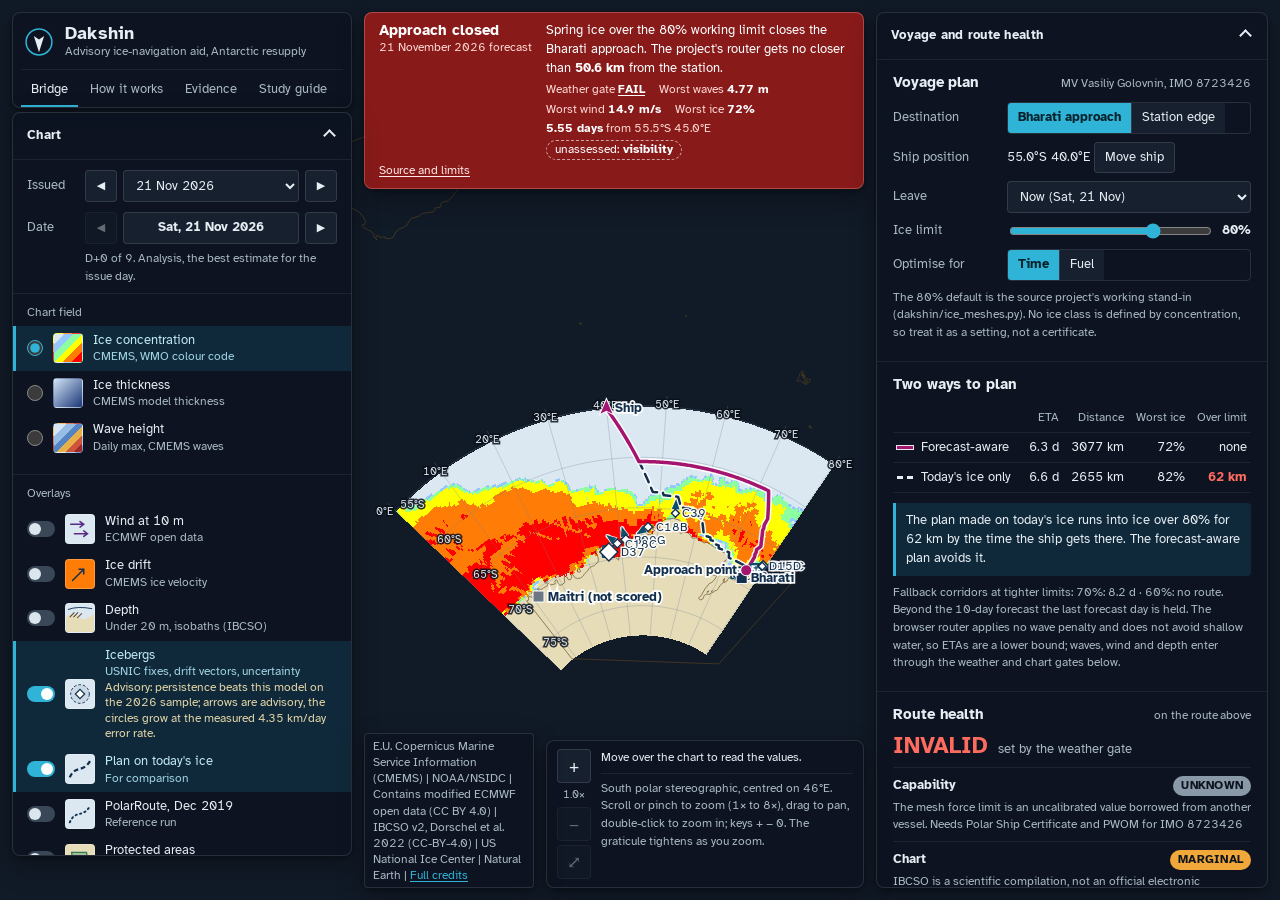
==== commit 6a46121d: "Viewer: zoom/pan + berg drift vectors - Zoom 1x-8x around the cursor (wheel, +/- buttons, double-cli" ====
--- a/index.html
+++ b/index.html
@@ -61,7 +61,7 @@
       <label class="row"><input type="checkbox" role="switch" data-layer="wind"><i class="thumb t-wind" aria-hidden="true"></i><span class="txt">Wind at 10 m<small>ECMWF open data</small><span class="hint" id="hint-wind"></span></span></label>
       <label class="row"><input type="checkbox" role="switch" data-layer="drift"><i class="thumb t-drift" aria-hidden="true"></i><span class="txt">Ice drift<small>CMEMS ice velocity</small></span></label>
       <label class="row"><input type="checkbox" role="switch" data-layer="depth"><i class="thumb t-depth" aria-hidden="true"></i><span class="txt">Depth<small>Under 20 m, isobaths (IBCSO)</small><span class="hint" id="hint-depth"></span></span></label>
-      <label class="row"><input type="checkbox" role="switch" data-layer="bergs"><i class="thumb t-bergs" aria-hidden="true"></i><span class="txt">Icebergs<small>USNIC, with uncertainty</small><span class="hint" id="hint-bergs"></span></span></label>
+      <label class="row"><input type="checkbox" role="switch" data-layer="bergs"><i class="thumb t-bergs" aria-hidden="true"></i><span class="txt">Icebergs<small>USNIC fixes, drift vectors, uncertainty</small><small class="adv" id="bergadv"></small><span class="hint" id="hint-bergs"></span></span></label>
       <label class="row"><input type="checkbox" role="switch" data-layer="static"><i class="thumb t-static" aria-hidden="true"></i><span class="txt">Plan on today's ice<small>For comparison</small></span></label>
       <label class="row"><input type="checkbox" role="switch" data-layer="ref2019"><i class="thumb t-ref" aria-hidden="true"></i><span class="txt">PolarRoute, Dec 2019<small>Reference run</small></span></label>
       <label class="row"><input type="checkbox" role="switch" data-layer="protected"><i class="thumb t-prot" aria-hidden="true"></i><span class="txt">Protected areas<small>Antarctic Treaty register</small></span></label>
@@ -141,8 +141,16 @@
 </aside>
 
 <div class="mapctl" id="mapctl">
-  <div class="readout" id="readout" aria-live="off">Move over the chart to read the values.</div>
-  <div class="scalenote" id="scalenote"></div>
+  <div class="zoomctl" role="group" aria-label="Zoom">
+    <button class="iconbtn" id="zoomIn" aria-label="Zoom in">+</button>
+    <output id="zoomLvl" aria-label="Zoom level">1.0×</output>
+    <button class="iconbtn" id="zoomOut" aria-label="Zoom out" disabled>−</button>
+    <button class="iconbtn" id="zoomReset" aria-label="Reset view to fit" title="Reset view" disabled>⤢</button>
+  </div>
+  <div class="mapinfo">
+    <div class="readout" id="readout" aria-live="off">Move over the chart to read the values.</div>
+    <div class="scalenote" id="scalenote"></div>
+  </div>
 </div>
 <div class="attribution" id="attribution"></div>
 
--- a/assets/css/app.css
+++ b/assets/css/app.css
@@ -241,6 +241,10 @@
 .swatch-line.dash { border-top: 3px dashed #dbe5ee; box-shadow: none; }
 .swatch-line.ref { border-top: 2px dotted #dbe5ee; box-shadow: none; }
 .swatch-line.iso { border-top: 1.5px solid #9fb3c6; box-shadow: none; }
+.swatch-line.track { border-top: 1.5px solid #0b4f6c; box-shadow: 0 0 0 1px rgba(255, 255, 255, 0.85); }
+.swatch-vec { display: inline-block; width: 22px; height: 10px; vertical-align: middle; margin-right: 6px;
+  background: url("data:image/svg+xml,%3Csvg xmlns='http://www.w3.org/2000/svg' viewBox='0 0 22 10'%3E%3Cpath d='M1 5h14' stroke='%23fff' stroke-width='4'/%3E%3Cpath d='M1 5h14' stroke='%230b4f6c' stroke-width='2'/%3E%3Cpath d='M21 5 13 1v8z' fill='%230b4f6c' stroke='%23fff'/%3E%3C/svg%3E") center/contain no-repeat; }
+.swatch-held { display: inline-block; width: 11px; height: 11px; vertical-align: middle; margin-right: 6px; background: #fff; border: 1.6px solid #0b4f6c; }
 .swatch-hatch { display: inline-block; width: 14px; height: 10px; vertical-align: middle; margin-right: 6px; border: 1px solid #c8b08c; background: repeating-linear-gradient(135deg, #c8b08c 0 1.5px, transparent 1.5px 4px); }
 .swatch-ring { display: inline-block; width: 12px; height: 12px; border-radius: 50%; vertical-align: middle; margin-right: 6px; border: 1.5px dashed #dbe5ee; }
 .swatch-arrow { display: inline-block; width: 18px; height: 0; border-top: 1.5px solid #dbe5ee; vertical-align: middle; margin-right: 6px; }
@@ -273,15 +277,23 @@
 }
 
 /* bottom-right map control: cursor readout and the scale note */
-.mapctl { right: 416px; bottom: 12px; width: 270px; padding: 8px 10px; font-size: var(--t-xs); }
+.mapctl { right: 416px; bottom: 12px; width: 318px; padding: 8px 10px; font-size: var(--t-xs); display: flex; gap: 10px; align-items: flex-start; }
+.mapinfo { min-width: 0; flex: 1; }
+.zoomctl { display: flex; flex-direction: column; gap: 4px; align-items: center; flex: none; }
+.zoomctl .iconbtn { font-size: 17px; line-height: 1; width: 34px; height: 34px; }
+.zoomctl output { font-size: 11px; color: var(--ink-2); }
+.map canvas.overlay { touch-action: none; }
+.map canvas.overlay.grabbing { cursor: grabbing; }
+.txt .adv { color: #c9b98a; }
+.row:has(input:checked) .txt .adv { color: #e3d6a8; }
 body.right-closed .mapctl { right: 12px; }
 .mapctl .readout { color: var(--ink); line-height: 1.45; }
 .mapctl .readout .pos { font-size: var(--t-sm); color: var(--accent-ink); }
 .mapctl .scalenote { color: var(--ink-2); border-top: 1px solid var(--line-soft); margin-top: 6px; padding-top: 6px; }
 
 /* bottom-left attribution, Leaflet-style */
-.attribution { left: 364px; bottom: 12px; right: 698px; padding: 4px 8px; font-size: 11.5px; line-height: 1.4; color: var(--ink-2); border-radius: var(--r-sm); }
-body.right-closed .attribution { right: 294px; }
+.attribution { left: 364px; bottom: 12px; right: 746px; padding: 4px 8px; font-size: 11.5px; line-height: 1.4; color: var(--ink-2); border-radius: var(--r-sm); }
+body.right-closed .attribution { right: 342px; }
 body.left-closed .attribution { left: 12px; }
 
 /* ---------- decision panel ---------- */
@@ -399,7 +411,9 @@
   .brandbar { width: auto; border-radius: 0; border-width: 0 0 1px; padding: 10px 16px 0; background: var(--panel-solid); }
   .ribbon { border-radius: 0; border-width: 0; padding: 10px 16px; grid-template-columns: minmax(0, 1fr); }
   .map { position: relative; height: min(70vh, 85vw); min-height: 300px; }
-  .mapctl { display: none; }
+  .mapctl { order: 3; width: auto; border-radius: 0; border-width: 0 0 1px; padding: 6px 16px; background: var(--panel-solid); }
+  .mapctl .mapinfo .readout { display: none; }
+  .zoomctl { flex-direction: row; }
   .attribution { border-radius: 0; border-width: 1px 0 0; white-space: normal; padding: 6px 16px; }
   /* chart controls: a sheet pinned to the bottom edge */
   .panel.left { position: fixed; left: 0; right: 0; bottom: 0; top: auto; width: auto; max-height: 72vh; border-radius: 14px 14px 0 0; z-index: 20; box-shadow: 0 -6px 24px rgba(0, 0, 0, 0.45); background: var(--panel-solid); }
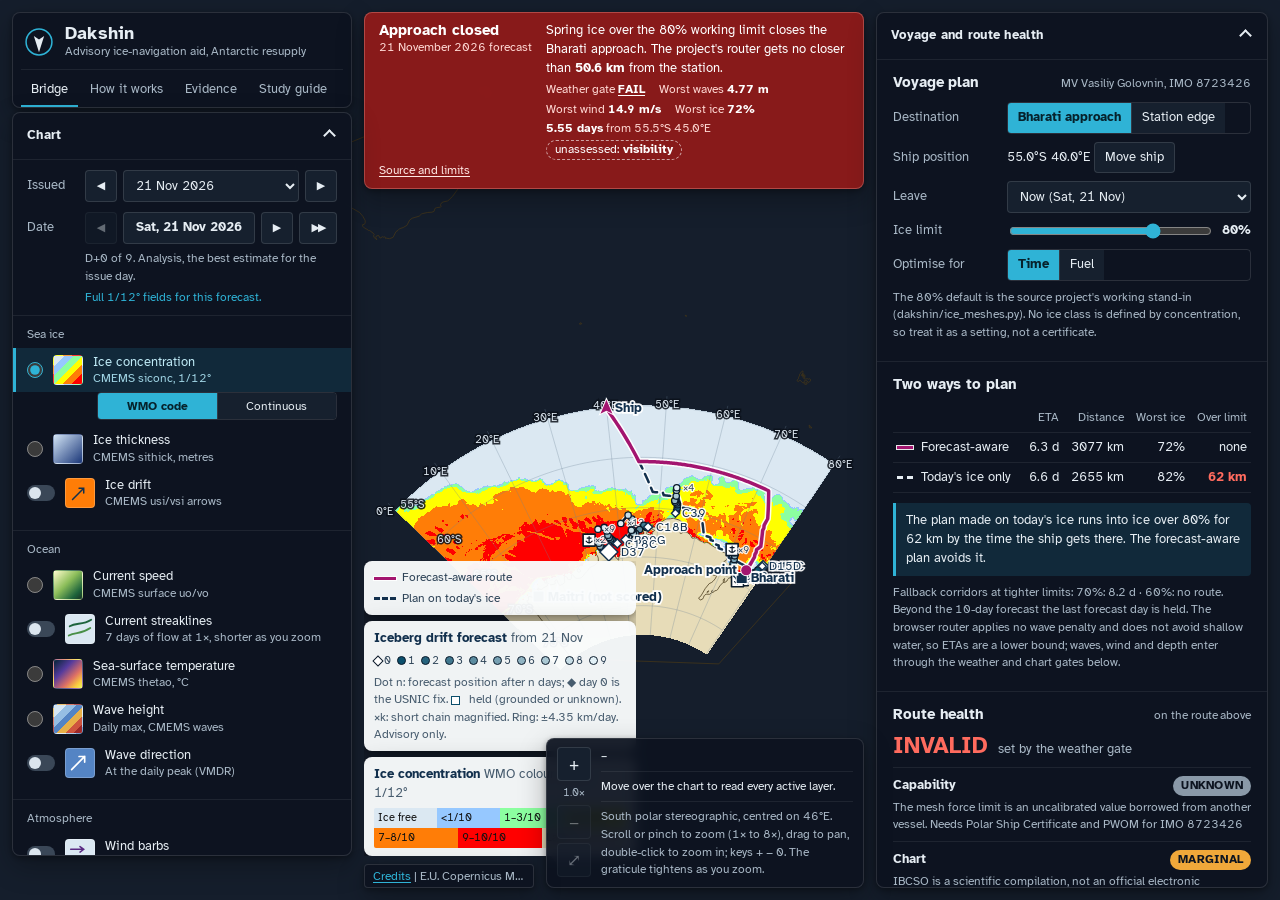
==== commit d9789a80: "Research chart: field renderer, grouped layers, sync-safe zoom, berg day-dot chains Renderer (assets" ====
--- a/index.html
+++ b/index.html
@@ -10,9 +10,11 @@
 </head>
 <body class="viewer">
 <a class="skip" href="#leftpanel">Skip to chart controls</a>
-<div class="map" id="chartwrap">
-  <canvas id="base" aria-hidden="true"></canvas>
-  <canvas id="overlay" class="overlay" role="img" aria-label="Chart of the forecast field with the planned route"></canvas>
+<div class="map" id="chartwrap" role="application" aria-label="Chart. Scroll or pinch to zoom, drag to pan.">
+  <div class="stack" id="stack">
+    <canvas id="base" aria-hidden="true"></canvas>
+    <canvas id="overlay" class="overlay" role="img" aria-label="Chart of the forecast field with the planned route"></canvas>
+  </div>
 </div>
 
 <header class="brandbar">
@@ -42,34 +44,53 @@
       <select id="cycle"></select>
       <button class="iconbtn" id="cycleNext" aria-label="Later forecast">▶</button>
     </div>
-    <div class="stepper">
+    <div class="stepper day">
       <span class="lbl" id="leadLbl">Date</span>
       <button class="iconbtn" id="leadPrev" aria-label="Previous forecast day">◀</button>
       <output id="leadLabel" aria-labelledby="leadLbl" aria-live="polite"></output>
       <button class="iconbtn" id="leadNext" aria-label="Next forecast day">▶</button>
+      <button class="iconbtn play" id="play" aria-pressed="false" aria-label="Play the forecast days">▶︎▶︎</button>
     </div>
     <p class="leadsub" id="leadSub"></p>
+    <p class="resnote" id="resnote"></p>
 
     <fieldset class="rows">
-      <legend>Chart field</legend>
-      <label class="row"><input type="radio" name="field" value="sic" checked><i class="thumb t-sic" aria-hidden="true"></i><span class="txt">Ice concentration<small>CMEMS, WMO colour code</small></span></label>
-      <label class="row"><input type="radio" name="field" value="thk"><i class="thumb t-thk" aria-hidden="true"></i><span class="txt">Ice thickness<small>CMEMS model thickness</small></span></label>
-      <label class="row"><input type="radio" name="field" value="wav"><i class="thumb t-wav" aria-hidden="true"></i><span class="txt">Wave height<small>Daily max, CMEMS waves</small><span class="hint" id="hint-wav"></span></span></label>
+      <legend>Sea ice</legend>
+      <label class="row"><input type="radio" name="field" value="sic" checked><i class="thumb t-sic" aria-hidden="true"></i><span class="txt">Ice concentration<small id="sub-sic">CMEMS, 1/12°</small><span class="hint" id="hint-sic"></span></span></label>
+      <div class="subctl seg" role="group" aria-label="Concentration colours"><button data-sicmode="wmo" aria-pressed="true">WMO code</button><button data-sicmode="cont" aria-pressed="false">Continuous</button></div>
+      <label class="row"><input type="radio" name="field" value="thk"><i class="thumb t-thk" aria-hidden="true"></i><span class="txt">Ice thickness<small>CMEMS sithick, metres</small><span class="hint" id="hint-thk"></span></span></label>
+      <label class="row"><input type="checkbox" role="switch" data-layer="idrift"><i class="thumb t-drift" aria-hidden="true"></i><span class="txt">Ice drift<small>CMEMS usi/vsi arrows</small><span class="hint" id="hint-idrift"></span></span></label>
     </fieldset>
     <fieldset class="rows">
-      <legend>Overlays</legend>
-      <label class="row"><input type="checkbox" role="switch" data-layer="wind"><i class="thumb t-wind" aria-hidden="true"></i><span class="txt">Wind at 10 m<small>ECMWF open data</small><span class="hint" id="hint-wind"></span></span></label>
-      <label class="row"><input type="checkbox" role="switch" data-layer="drift"><i class="thumb t-drift" aria-hidden="true"></i><span class="txt">Ice drift<small>CMEMS ice velocity</small></span></label>
-      <label class="row"><input type="checkbox" role="switch" data-layer="depth"><i class="thumb t-depth" aria-hidden="true"></i><span class="txt">Depth<small>Under 20 m, isobaths (IBCSO)</small><span class="hint" id="hint-depth"></span></span></label>
-      <label class="row"><input type="checkbox" role="switch" data-layer="bergs"><i class="thumb t-bergs" aria-hidden="true"></i><span class="txt">Icebergs<small>USNIC fixes, drift vectors, uncertainty</small><small class="adv" id="bergadv"></small><span class="hint" id="hint-bergs"></span></span></label>
+      <legend>Ocean</legend>
+      <label class="row"><input type="radio" name="field" value="cur"><i class="thumb t-cur" aria-hidden="true"></i><span class="txt">Current speed<small>CMEMS surface uo/vo</small><span class="hint" id="hint-cur"></span></span></label>
+      <label class="row"><input type="checkbox" role="switch" data-layer="currents"><i class="thumb t-stream" aria-hidden="true"></i><span class="txt">Current streaklines<small>7 days of flow at 1×, shorter as you zoom</small><span class="hint" id="hint-currents"></span></span></label>
+      <label class="row"><input type="radio" name="field" value="sst"><i class="thumb t-sst" aria-hidden="true"></i><span class="txt">Sea-surface temperature<small>CMEMS thetao, °C</small><span class="hint" id="hint-sst"></span></span></label>
+      <label class="row"><input type="radio" name="field" value="wav"><i class="thumb t-wav" aria-hidden="true"></i><span class="txt">Wave height<small>Daily max, CMEMS waves</small><span class="hint" id="hint-wav"></span></span></label>
+      <label class="row"><input type="checkbox" role="switch" data-layer="wavedir"><i class="thumb t-wavedir" aria-hidden="true"></i><span class="txt">Wave direction<small>At the daily peak (VMDR)</small><span class="hint" id="hint-wavedir"></span></span></label>
+    </fieldset>
+    <fieldset class="rows">
+      <legend>Atmosphere</legend>
+      <label class="row"><input type="checkbox" role="switch" data-layer="wind"><i class="thumb t-wind" aria-hidden="true"></i><span class="txt">Wind barbs<small>ECMWF IFS 10 m, knots</small><span class="hint" id="hint-wind"></span></span></label>
+      <div class="subctl seg" role="group" aria-label="Wind time within the day" id="windsteps"></div>
+    </fieldset>
+    <fieldset class="rows">
+      <legend>Seafloor</legend>
+      <label class="row"><input type="checkbox" role="switch" data-layer="depth"><i class="thumb t-depth" aria-hidden="true"></i><span class="txt">Bathymetry<small>IBCSO isobaths, tint, under 20 m hatch</small><span class="hint" id="hint-depth"></span></span></label>
+    </fieldset>
+    <fieldset class="rows">
+      <legend>Verification</legend>
+      <label class="row"><input type="checkbox" role="switch" data-layer="edges"><i class="thumb t-edges" aria-hidden="true"></i><span class="txt">Ice edge: satellite vs model<small>15% contours, NSIDC NRT vs CMEMS</small></span></label>
+      <label class="row"><input type="radio" name="field" value="innov"><i class="thumb t-innov" aria-hidden="true"></i><span class="txt">Innovation, model − satellite<small>On the 25 km satellite grid</small></span></label>
+      <div class="verifnote" id="verifnote" hidden><p id="verifwhy"></p><button class="btn" id="verifJump">Go to the latest verifiable forecast</button></div>
+    </fieldset>
+    <fieldset class="rows">
+      <legend>Navigation</legend>
+      <label class="row"><input type="checkbox" role="switch" data-layer="bergs"><i class="thumb t-bergs" aria-hidden="true"></i><span class="txt">Icebergs<small>USNIC fixes, forecast day-dot chains</small><small class="adv" id="bergadv"></small><span class="hint" id="hint-bergs"></span></span></label>
       <label class="row"><input type="checkbox" role="switch" data-layer="static"><i class="thumb t-static" aria-hidden="true"></i><span class="txt">Plan on today's ice<small>For comparison</small></span></label>
       <label class="row"><input type="checkbox" role="switch" data-layer="ref2019"><i class="thumb t-ref" aria-hidden="true"></i><span class="txt">PolarRoute, Dec 2019<small>Reference run</small></span></label>
       <label class="row"><input type="checkbox" role="switch" data-layer="protected"><i class="thumb t-prot" aria-hidden="true"></i><span class="txt">Protected areas<small>Antarctic Treaty register</small></span></label>
     </fieldset>
-    <details class="legendbox">
-      <summary>Legend</summary>
-      <div id="legend"></div>
-    </details>
   </div>
 </aside>
 
@@ -140,6 +161,7 @@
   </div>
 </aside>
 
+<div class="legendcards" id="legend" aria-label="Legend"></div>
 <div class="mapctl" id="mapctl">
   <div class="zoomctl" role="group" aria-label="Zoom">
     <button class="iconbtn" id="zoomIn" aria-label="Zoom in">+</button>
@@ -148,7 +170,8 @@
     <button class="iconbtn" id="zoomReset" aria-label="Reset view to fit" title="Reset view" disabled>⤢</button>
   </div>
   <div class="mapinfo">
-    <div class="readout" id="readout" aria-live="off">Move over the chart to read the values.</div>
+    <div class="coordbar" id="coordbar" aria-live="off">–</div>
+    <div class="readout" id="readout" aria-live="off">Move over the chart to read every active layer.</div>
     <div class="scalenote" id="scalenote"></div>
   </div>
 </div>
--- a/assets/css/app.css
+++ b/assets/css/app.css
@@ -191,7 +191,7 @@
 .row:hover { background: var(--hover); }
 .row:has(input:checked) { background: var(--accent-bg); border-left-color: var(--accent); }
 .row:has(input:checked) .txt { color: #bfeaf6; }
-.row:has(input:disabled) { cursor: not-allowed; }
+.row:has(input:disabled) { cursor: not-allowed; background: none; border-left-color: transparent; }
 .row:has(input:disabled) .txt { color: var(--ink-3); }
 .row:has(input:focus-visible) { outline: 2px solid var(--focus); outline-offset: -2px; }
 .row input { margin: 0; }
@@ -224,19 +224,6 @@
 .t-prot { background: #e7dcb8 url("data:image/svg+xml,%3Csvg xmlns='http://www.w3.org/2000/svg' viewBox='0 0 30 30'%3E%3Cpath d='M6 8h16l2 14H8Z' fill='rgba(46,125,79,0.35)' stroke='%232e7d4f' stroke-width='1.4'/%3E%3C/svg%3E") center/100% no-repeat; }
 
 /* legend, collapsed at the panel foot */
-.legendbox { border-top: 1px solid var(--line-soft); }
-.legendbox summary { cursor: pointer; padding: 10px 14px; font-size: var(--t-sm); font-weight: 700; list-style: none; display: flex; justify-content: space-between; align-items: center; }
-.legendbox summary::-webkit-details-marker { display: none; }
-.legendbox summary::after { content: ""; width: 7px; height: 7px; border-left: 2px solid var(--ink); border-bottom: 2px solid var(--ink); transform: rotate(-45deg); margin-top: -4px; }
-.legendbox[open] summary::after { transform: rotate(135deg); margin-top: 3px; }
-.legendbox summary:hover { background: var(--hover); }
-#legend { padding: 0 14px 12px; font-size: var(--t-xs); }
-#legend .ttl { font-weight: 700; font-size: var(--t-sm); }
-#legend .scale { display: flex; flex-wrap: wrap; margin: 6px 0 8px; border-radius: var(--r-sm); overflow: hidden; }
-#legend .scale span { flex: 1 1 25%; padding: 3px 5px; color: #111; white-space: nowrap; min-width: 0; }
-#legend .scale span.dark { color: #fff; }
-#legend .scale span.limit { box-shadow: inset 3px 0 0 #111; }
-#legend .keys { display: grid; gap: 4px; color: var(--ink-2); }
 .swatch-line { display: inline-block; width: 22px; height: 0; border-top: 3px solid var(--route-chart); vertical-align: middle; margin-right: 6px; box-shadow: 0 0 0 1px rgba(255, 255, 255, 0.9); }
 .swatch-line.dash { border-top: 3px dashed #dbe5ee; box-shadow: none; }
 .swatch-line.ref { border-top: 2px dotted #dbe5ee; box-shadow: none; }
@@ -443,3 +430,80 @@
   .bignum { font-size: var(--t-xl); }
 }
 @media (prefers-reduced-motion: reduce) { * { transition: none !important; animation: none !important; } }
+
+/* zoom transforms are built top-left; the browser default (centre) shears the raster off the vectors */
+#base { transform-origin: 0 0; }
+
+/* =====================================================================
+   Research chart: one transformed canvas stack, legend cards, coordinate bar
+   ===================================================================== */
+.map { touch-action: none; cursor: crosshair; }
+.map.grabbing { cursor: grabbing; }
+.stack { position: absolute; inset: 0; transform-origin: 0 0; will-change: transform; }
+.stack canvas { position: absolute; inset: 0; width: 100%; height: 100%; }
+
+.stepper.day { grid-template-columns: 52px auto minmax(0, 1fr) auto auto; }
+.iconbtn.play { width: 38px; letter-spacing: -2px; }
+.iconbtn.play[aria-pressed="true"] { background: var(--accent); color: var(--on-accent); border-color: var(--accent); }
+.resnote { margin: 0 14px 6px 72px; font-size: var(--t-xs); color: var(--accent-ink); }
+.subctl { margin: 0 14px 6px 84px; display: flex; }
+.subctl[hidden] { display: none; }
+.subctl button { flex: 1; font-size: 12px; padding: 3px 6px; min-height: 26px; }
+.verifnote { margin: 4px 14px 8px; padding: 8px 10px; border-left: 3px solid var(--marginal); background: rgba(240, 168, 58, 0.1); border-radius: 0 var(--r-sm) var(--r-sm) 0; font-size: var(--t-xs); }
+.verifnote[hidden] { display: none; }
+.verifnote p { margin: 0 0 6px; color: var(--ink); }
+
+.t-cur { background: linear-gradient(135deg, #fffdcd, #8cbe5a 45%, #1e643c 80%, #173223); }
+.t-stream { background: #dbe8f2 url("data:image/svg+xml,%3Csvg xmlns='http://www.w3.org/2000/svg' viewBox='0 0 30 30'%3E%3Cg fill='none' stroke-linecap='round'%3E%3Cpath d='M3 22 C10 18 16 21 26 14' stroke='%23488f46' stroke-width='2'/%3E%3Cpath d='M4 12 C11 8 18 11 27 5' stroke='%231e643c' stroke-width='2'/%3E%3C/g%3E%3C/svg%3E") center/100% no-repeat; }
+.t-sst { background: linear-gradient(135deg, #042333, #553b9d 35%, #de7064 65%, #fbc93f 85%, #e8fa5b); }
+.t-wavedir { background: #5484c4 url("data:image/svg+xml,%3Csvg xmlns='http://www.w3.org/2000/svg' viewBox='0 0 30 30'%3E%3Cg stroke='%23fff' stroke-width='1.8' fill='none' stroke-linecap='round'%3E%3Cpath d='M6 22 20 8m-6 0h6v6'/%3E%3C/g%3E%3C/svg%3E") center/100% no-repeat; }
+.t-edges { background: #ff7d07 url("data:image/svg+xml,%3Csvg xmlns='http://www.w3.org/2000/svg' viewBox='0 0 30 30'%3E%3Cpath d='M0 13 C10 9 18 17 30 11' stroke='%23ff9a1f' stroke-width='3' fill='none'/%3E%3Cpath d='M0 19 C10 15 18 23 30 17' stroke='%2318b4dc' stroke-width='2.4' stroke-dasharray='4 3' fill='none'/%3E%3Cpath d='M0 13 C10 9 18 17 30 11' stroke='%230b1a2a' stroke-width='.6' fill='none'/%3E%3C/svg%3E") center/100% no-repeat; background-color: #dbe8f2; }
+.t-innov { background: linear-gradient(135deg, #2b4da6, #c6dbe8 40%, #f1eceb 50%, #c96046 70%, #941a22); }
+
+/* legend cards: compact, floating bottom-left over the chart */
+.legendcards { position: fixed; z-index: 10; left: 364px; bottom: 44px; display: flex; flex-direction: column-reverse; gap: 6px; width: 272px; max-height: calc(100vh - 230px); overflow-y: auto; }
+body.left-closed .legendcards { left: 364px; }
+.legendcards .card { background: rgba(250, 252, 253, 0.96); color: #12304d; border-radius: var(--r-md); padding: 8px 10px; box-shadow: var(--shadow); font-size: 12px; }
+.legendcards .card .ttl { font-weight: 700; font-size: 13px; margin-bottom: 5px; }
+.legendcards .card .muted { color: #475c6e; font-weight: 400; }
+.legendcards .ramp { height: 12px; border-radius: 2px; border: 1px solid rgba(18, 48, 77, 0.25); }
+.legendcards .ticks { position: relative; height: 15px; font-size: 11px; color: #475c6e; margin-top: 1px; }
+.legendcards .ticks span { position: absolute; transform: translateX(-50%); white-space: nowrap; }
+.legendcards .ticks span:first-child { transform: none; }
+.legendcards .ticks span:last-child { transform: translateX(-100%); }
+.legendcards .mark { position: relative; height: 0; }
+.legendcards .mark::before { content: ""; position: absolute; left: 0; top: -30px; height: 16px; border-left: 2px solid #12304d; }
+.legendcards .scale { display: flex; flex-wrap: wrap; border-radius: 2px; overflow: hidden; }
+.legendcards .scale span { flex: 1 1 25%; padding: 2px 4px; color: #111; white-space: nowrap; font-size: 11px; }
+.legendcards .scale span.dark { color: #fff; }
+.legendcards .scale span.limit { box-shadow: inset 3px 0 0 #111; }
+.legendcards .keys { display: grid; gap: 3px; color: #2c4256; }
+.legendcards p { margin: 5px 0 0; }
+.legendcards .days { display: flex; gap: 6px; flex-wrap: wrap; align-items: center; font-size: 11px; color: #2c4256; }
+.legendcards .dd { display: inline-flex; align-items: center; gap: 2px; }
+.legendcards .dd i { width: 9px; height: 9px; border-radius: 50%; border: 1.3px solid #0b1a2a; display: inline-block; }
+.legendcards .dd i.d0 { border-radius: 0; transform: rotate(45deg); background: #fff; width: 8px; height: 8px; }
+.legendcards .swatch-line.dash, .legendcards .swatch-line.ref { border-top-color: #12304d; }
+.legendcards .swatch-line.iso { border-top-color: #183454; }
+.legendcards .swatch-arrow, .legendcards .swatch-ring { border-color: #12304d; }
+.legendcards .swatch-arrow { border-top-color: #0b2a45; }
+.legendcards .swatch-arrow.wave { border-top-color: #2b4da6; }
+.legendcards .swatch-held { width: 9px; height: 9px; }
+.swatch-line.edge-sat { border-top: 3px solid #ff9a1f; box-shadow: 0 0 0 1px #0b1a2a; }
+.swatch-line.edge-mod { border-top: 2.5px dashed #18b4dc; box-shadow: none; }
+.swatch-stream { display: inline-block; width: 22px; height: 3px; vertical-align: middle; margin-right: 6px; background: linear-gradient(90deg, rgba(30,100,60,0.1), #1e643c); border-radius: 2px; }
+.swatch-barb { display: inline-block; width: 20px; height: 10px; vertical-align: middle; margin-right: 6px;
+  background: url("data:image/svg+xml,%3Csvg xmlns='http://www.w3.org/2000/svg' viewBox='0 0 20 10'%3E%3Cg stroke='%2310151f' stroke-width='1.3' fill='none' stroke-linecap='round'%3E%3Cpath d='M1 2h18M19 2l-3 7M15 2l-3 7M11 2l-1.5 3.5'/%3E%3C/g%3E%3C/svg%3E") center/contain no-repeat; }
+
+/* coordinate bar: its own small strip above the inspector */
+.coordbar { font-size: 12.5px; color: var(--ink); padding-bottom: 6px; margin-bottom: 6px; border-bottom: 1px solid var(--line-soft); font-variant-numeric: tabular-nums; white-space: nowrap; overflow: hidden; text-overflow: ellipsis; }
+.coordbar b { color: var(--accent-ink); }
+
+@media (max-width: 980px) {
+  .legendcards { position: static; order: 4; width: auto; max-height: none; flex-direction: column; padding: 8px 16px; background: var(--panel-solid); }
+}
+
+/* attribution: one Leaflet-style line; the full text is in the credits section */
+@media (min-width: 981px) {
+  .attribution { white-space: nowrap; overflow: hidden; text-overflow: ellipsis; padding: 3px 8px; font-size: 11.5px; }
+}
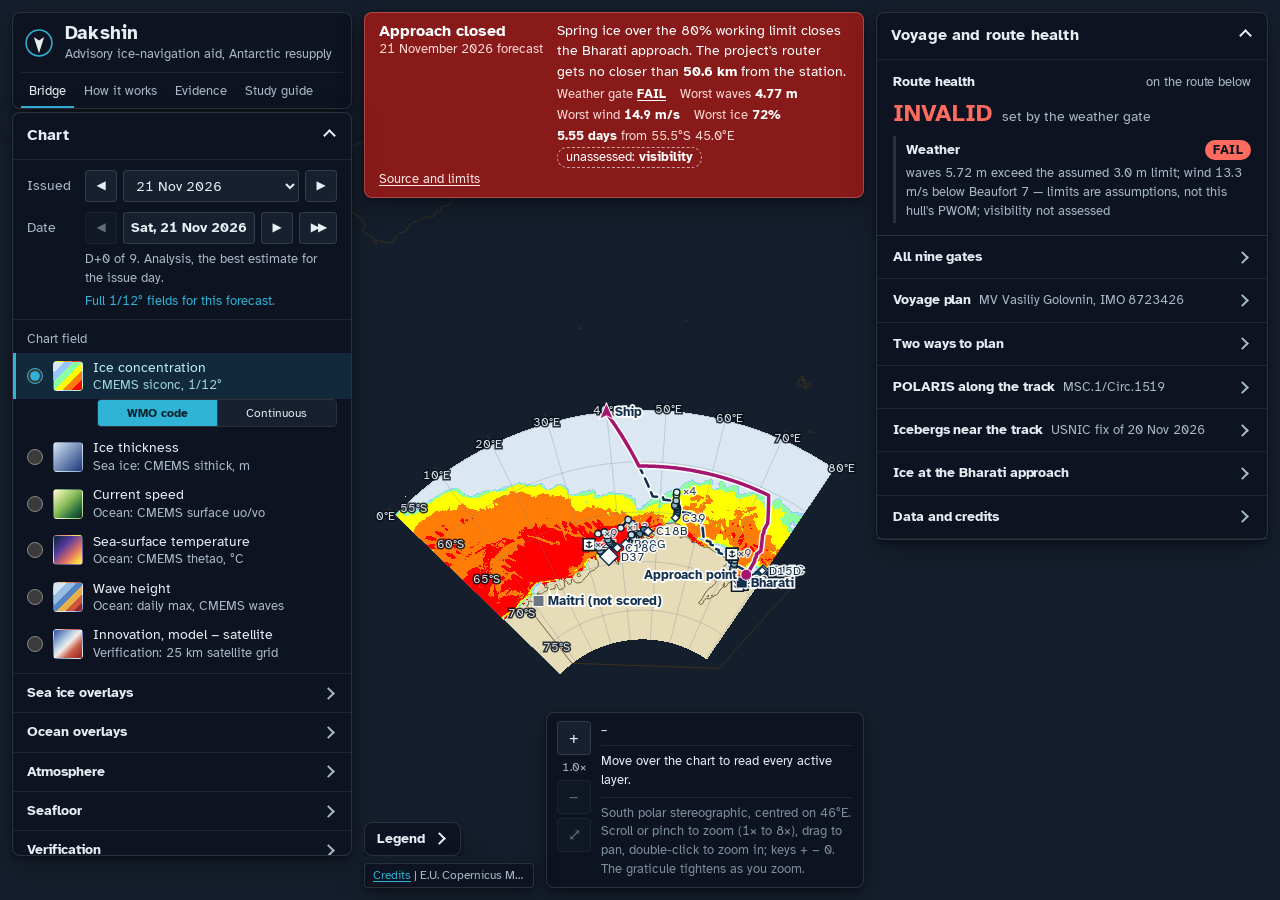
==== commit 5681f33c: "UX: progressive disclosure with remembered sections First load shows the brand, chart, finding ribbo" ====
--- a/index.html
+++ b/index.html
@@ -55,42 +55,46 @@
     <p class="resnote" id="resnote"></p>
 
     <fieldset class="rows">
-      <legend>Sea ice</legend>
+      <legend>Chart field</legend>
       <label class="row"><input type="radio" name="field" value="sic" checked><i class="thumb t-sic" aria-hidden="true"></i><span class="txt">Ice concentration<small id="sub-sic">CMEMS, 1/12°</small><span class="hint" id="hint-sic"></span></span></label>
       <div class="subctl seg" role="group" aria-label="Concentration colours"><button data-sicmode="wmo" aria-pressed="true">WMO code</button><button data-sicmode="cont" aria-pressed="false">Continuous</button></div>
-      <label class="row"><input type="radio" name="field" value="thk"><i class="thumb t-thk" aria-hidden="true"></i><span class="txt">Ice thickness<small>CMEMS sithick, metres</small><span class="hint" id="hint-thk"></span></span></label>
+      <label class="row"><input type="radio" name="field" value="thk"><i class="thumb t-thk" aria-hidden="true"></i><span class="txt">Ice thickness<small>Sea ice: CMEMS sithick, m</small><span class="hint" id="hint-thk"></span></span></label>
+      <label class="row"><input type="radio" name="field" value="cur"><i class="thumb t-cur" aria-hidden="true"></i><span class="txt">Current speed<small>Ocean: CMEMS surface uo/vo</small><span class="hint" id="hint-cur"></span></span></label>
+      <label class="row"><input type="radio" name="field" value="sst"><i class="thumb t-sst" aria-hidden="true"></i><span class="txt">Sea-surface temperature<small>Ocean: CMEMS thetao, °C</small><span class="hint" id="hint-sst"></span></span></label>
+      <label class="row"><input type="radio" name="field" value="wav"><i class="thumb t-wav" aria-hidden="true"></i><span class="txt">Wave height<small>Ocean: daily max, CMEMS waves</small><span class="hint" id="hint-wav"></span></span></label>
+      <label class="row"><input type="radio" name="field" value="innov"><i class="thumb t-innov" aria-hidden="true"></i><span class="txt">Innovation, model − satellite<small>Verification: 25 km satellite grid</small></span></label>
+      <div class="verifnote" id="verifnote" hidden><p id="verifwhy"></p><button class="btn" id="verifJump">Go to the latest verifiable forecast</button></div>
+    </fieldset>
+
+    <details class="disc rows" data-key="ov-ice">
+      <summary>Sea ice overlays</summary>
       <label class="row"><input type="checkbox" role="switch" data-layer="idrift"><i class="thumb t-drift" aria-hidden="true"></i><span class="txt">Ice drift<small>CMEMS usi/vsi arrows</small><span class="hint" id="hint-idrift"></span></span></label>
-    </fieldset>
-    <fieldset class="rows">
-      <legend>Ocean</legend>
-      <label class="row"><input type="radio" name="field" value="cur"><i class="thumb t-cur" aria-hidden="true"></i><span class="txt">Current speed<small>CMEMS surface uo/vo</small><span class="hint" id="hint-cur"></span></span></label>
+    </details>
+    <details class="disc rows" data-key="ov-ocean">
+      <summary>Ocean overlays</summary>
       <label class="row"><input type="checkbox" role="switch" data-layer="currents"><i class="thumb t-stream" aria-hidden="true"></i><span class="txt">Current streaklines<small>7 days of flow at 1×, shorter as you zoom</small><span class="hint" id="hint-currents"></span></span></label>
-      <label class="row"><input type="radio" name="field" value="sst"><i class="thumb t-sst" aria-hidden="true"></i><span class="txt">Sea-surface temperature<small>CMEMS thetao, °C</small><span class="hint" id="hint-sst"></span></span></label>
-      <label class="row"><input type="radio" name="field" value="wav"><i class="thumb t-wav" aria-hidden="true"></i><span class="txt">Wave height<small>Daily max, CMEMS waves</small><span class="hint" id="hint-wav"></span></span></label>
       <label class="row"><input type="checkbox" role="switch" data-layer="wavedir"><i class="thumb t-wavedir" aria-hidden="true"></i><span class="txt">Wave direction<small>At the daily peak (VMDR)</small><span class="hint" id="hint-wavedir"></span></span></label>
-    </fieldset>
-    <fieldset class="rows">
-      <legend>Atmosphere</legend>
+    </details>
+    <details class="disc rows" data-key="ov-atmos">
+      <summary>Atmosphere</summary>
       <label class="row"><input type="checkbox" role="switch" data-layer="wind"><i class="thumb t-wind" aria-hidden="true"></i><span class="txt">Wind barbs<small>ECMWF IFS 10 m, knots</small><span class="hint" id="hint-wind"></span></span></label>
       <div class="subctl seg" role="group" aria-label="Wind time within the day" id="windsteps"></div>
-    </fieldset>
-    <fieldset class="rows">
-      <legend>Seafloor</legend>
+    </details>
+    <details class="disc rows" data-key="ov-seafloor">
+      <summary>Seafloor</summary>
       <label class="row"><input type="checkbox" role="switch" data-layer="depth"><i class="thumb t-depth" aria-hidden="true"></i><span class="txt">Bathymetry<small>IBCSO isobaths, tint, under 20 m hatch</small><span class="hint" id="hint-depth"></span></span></label>
-    </fieldset>
-    <fieldset class="rows">
-      <legend>Verification</legend>
+    </details>
+    <details class="disc rows" data-key="ov-verif">
+      <summary>Verification</summary>
       <label class="row"><input type="checkbox" role="switch" data-layer="edges"><i class="thumb t-edges" aria-hidden="true"></i><span class="txt">Ice edge: satellite vs model<small>15% contours, NSIDC NRT vs CMEMS</small></span></label>
-      <label class="row"><input type="radio" name="field" value="innov"><i class="thumb t-innov" aria-hidden="true"></i><span class="txt">Innovation, model − satellite<small>On the 25 km satellite grid</small></span></label>
-      <div class="verifnote" id="verifnote" hidden><p id="verifwhy"></p><button class="btn" id="verifJump">Go to the latest verifiable forecast</button></div>
-    </fieldset>
-    <fieldset class="rows">
-      <legend>Navigation</legend>
+    </details>
+    <details class="disc rows" data-key="ov-nav">
+      <summary>Navigation</summary>
       <label class="row"><input type="checkbox" role="switch" data-layer="bergs"><i class="thumb t-bergs" aria-hidden="true"></i><span class="txt">Icebergs<small>USNIC fixes, forecast day-dot chains</small><small class="adv" id="bergadv"></small><span class="hint" id="hint-bergs"></span></span></label>
       <label class="row"><input type="checkbox" role="switch" data-layer="static"><i class="thumb t-static" aria-hidden="true"></i><span class="txt">Plan on today's ice<small>For comparison</small></span></label>
       <label class="row"><input type="checkbox" role="switch" data-layer="ref2019"><i class="thumb t-ref" aria-hidden="true"></i><span class="txt">PolarRoute, Dec 2019<small>Reference run</small></span></label>
       <label class="row"><input type="checkbox" role="switch" data-layer="protected"><i class="thumb t-prot" aria-hidden="true"></i><span class="txt">Protected areas<small>Antarctic Treaty register</small></span></label>
-    </fieldset>
+    </details>
   </div>
 </aside>
 
@@ -100,8 +104,19 @@
     <button class="collapse" aria-expanded="true" aria-controls="rightbody" data-panel="right"><span class="visually-hidden">Collapse decision support</span></button>
   </div>
   <div class="panel-body rail" id="rightbody">
-    <section>
-      <h3>Voyage plan <small id="vesselname"></small></h3>
+    <section class="summary" aria-label="Route health summary">
+      <h3>Route health <small>on the route below</small></h3>
+      <div class="health"><span class="state" id="healthState"></span><span class="small muted" id="healthWhy"></span></div>
+      <div class="binding" id="binding"></div>
+    </section>
+
+    <details class="disc" data-key="gates">
+      <summary><h3>All nine gates</h3></summary>
+      <ol class="gates" id="gates"></ol>
+    </details>
+
+    <details class="disc" data-key="plan">
+      <summary><h3>Voyage plan <small id="vesselname"></small></h3></summary>
       <div class="field"><span>Destination</span>
         <div class="seg" role="group" aria-label="Destination">
           <button data-dest="approach" aria-pressed="true">Bharati approach</button>
@@ -124,44 +139,41 @@
         </div>
       </div>
       <p class="xsmall muted" id="limitnote"></p>
-    </section>
+    </details>
 
-    <section>
-      <h3>Two ways to plan</h3>
+    <details class="disc" data-key="compare">
+      <summary><h3>Two ways to plan</h3></summary>
       <table class="compare" id="compare"></table>
       <div id="planNote"></div>
-    </section>
+    </details>
 
-    <section>
-      <h3>Route health <small>on the route above</small></h3>
-      <div class="health"><span class="state" id="healthState"></span><span class="small muted" id="healthWhy"></span></div>
-      <ol class="gates" id="gates"></ol>
-    </section>
-
-    <section>
-      <h3>POLARIS along the track <small>MSC.1/Circ.1519</small></h3>
+    <details class="disc" data-key="polaris">
+      <summary><h3>POLARIS along the track <small>MSC.1/Circ.1519</small></h3></summary>
       <div class="field"><label for="stage">Ice stage</label>
         <select id="stage"><option value="">Not declared</option></select>
       </div>
       <div id="polaris"></div>
-    </section>
+    </details>
 
-    <section>
-      <h3>Icebergs <small id="bergsrc"></small></h3>
+    <details class="disc" data-key="bergs">
+      <summary><h3>Icebergs near the track <small id="bergsrc"></small></h3></summary>
       <ul class="bergs" id="bergs"></ul>
-    </section>
+    </details>
 
-    <section>
-      <h3>Ice at the Bharati approach</h3>
+    <details class="disc" data-key="season">
+      <summary><h3>Ice at the Bharati approach</h3></summary>
       <svg class="spark" id="spark" role="img" aria-label="Sea-ice concentration at the Bharati approach through the season"></svg>
       <p class="xsmall muted" id="sparknote"></p>
-    </section>
+    </details>
 
-    <section class="credits" id="credits"></section>
+    <details class="disc" data-key="credits" id="creditsbox">
+      <summary><h3>Data and credits</h3></summary>
+      <div class="credits" id="credits"></div>
+    </details>
   </div>
 </aside>
 
-<div class="legendcards" id="legend" aria-label="Legend"></div>
+<details class="legendcards disc" data-key="legend" id="legendbox"><summary>Legend</summary><div class="cards" id="legend"></div></details>
 <div class="mapctl" id="mapctl">
   <div class="zoomctl" role="group" aria-label="Zoom">
     <button class="iconbtn" id="zoomIn" aria-label="Zoom in">+</button>
--- a/assets/css/app.css
+++ b/assets/css/app.css
@@ -24,7 +24,7 @@
   /* ink on dark (contrast on the panel over a light chart: 13:1, 8:1, 4.7:1) */
   --ink: #e6edf3;
   --ink-2: #a9b8c6;
-  --ink-3: #7d8d9c;
+  --ink-3: #7d8d9c;          /* provenance only: sources, captions, credits */
   --rule: var(--line);
   --rule-soft: var(--line-soft);
   --sheet: var(--panel-solid);
@@ -52,6 +52,7 @@
   /* type */
   --font-ui: "Atkinson Hyperlegible", system-ui, -apple-system, "Segoe UI", sans-serif;
   --font-book: "Iowan Old Style", "Charter", "Bitstream Charter", "Sitka Text", Cambria, Georgia, serif;
+  --t-2xs: 0.75rem;    /* 12px: map labels, legend ticks, tags */
   --t-xs: 0.8125rem;   /* 13px */
   --t-sm: 0.875rem;    /* 14px */
   --t-md: 1rem;        /* 16px */
@@ -68,7 +69,7 @@
   --shadow: 0 2px 6px rgba(0, 0, 0, 0.35), 0 10px 28px rgba(0, 0, 0, 0.28);
 
   font-family: var(--font-ui);
-  font-size: 15px;
+  font-size: 16px;     /* root: the rem tokens above are computed against this */
   line-height: 1.45;
   color: var(--ink);
   background: var(--bg);
@@ -78,7 +79,7 @@
 
 /* Light "chart paper" scope for document cards. */
 .light, .block, .flow button {
-  --ink: #12304d; --ink-2: #475c6e; --ink-3: #6b7d8c;
+  --ink: #12304d; --ink-2: #475c6e; --ink-3: #5a6c7c;   /* ink-3 5.3:1 on the card */
   --rule: #cdd6dc; --rule-soft: #e3e8eb;
   --sheet: #fbfcfc; --sheet-2: #f3f6f7; --raise: #ffffff; --hover: #eef3f6;
   --accent-ink: #0a6f8c; --accent-bg: #e3f3f8; --focus: #0a6f8c;
@@ -132,7 +133,7 @@
 }
 .iconbtn {
   border: 1px solid var(--rule); background: var(--raise); border-radius: var(--r-sm); width: 32px; height: 32px; cursor: pointer; flex: none;
-  font-size: 11px; color: var(--ink);
+  font-size: var(--t-2xs); color: var(--ink);
 }
 .iconbtn:hover:not(:disabled) { border-color: var(--accent); color: var(--accent-ink); }
 .iconbtn:disabled { opacity: 0.4; cursor: default; }
@@ -150,7 +151,15 @@
 /* =====================================================================
    Bridge viewer: the chart fills the window, everything floats over it
    ===================================================================== */
-body.viewer { height: 100vh; overflow: hidden; background: #111a27; }
+body.viewer {
+  height: 100vh; overflow: hidden; background: #111a27;
+  /* Floating layout, all derived from the panel widths. */
+  --gap: 12px; --lp-w: 340px; --rp-w: 392px; --rp-w-closed: 250px; --ctl-w: 318px;
+  --lp-edge: calc(2 * var(--gap) + var(--lp-w));        /* first free x right of the left panel */
+  --rp-edge: calc(2 * var(--gap) + var(--rp-w));        /* space the right panel takes from the right edge */
+  --ctl-right: var(--rp-edge);                          /* map control sits left of the right panel */
+}
+body.viewer.right-closed { --rp-edge: calc(2 * var(--gap) + var(--rp-w-closed)); --ctl-right: var(--gap); }
 .map { position: fixed; inset: 0; background: #111a27; }
 .map canvas { position: absolute; inset: 0; width: 100%; height: 100%; }
 .map canvas.overlay { cursor: crosshair; }
@@ -159,14 +168,14 @@
   position: fixed; z-index: 10; background: var(--panel); border: 1px solid var(--line); border-radius: var(--r-md);
   box-shadow: var(--shadow); -webkit-backdrop-filter: blur(6px); backdrop-filter: blur(6px);
 }
-.brandbar { left: 12px; top: 12px; width: 340px; padding: 10px 12px 0; }
+.brandbar { left: var(--gap); top: var(--gap); width: var(--lp-w); padding: 10px 12px 0; }
 .brandbar .tabs { margin: 8px -4px 0; border-top: 1px solid var(--line-soft); padding-top: 4px; }
 
 .panel { display: flex; flex-direction: column; min-height: 0; }
-.panel.left { left: 12px; top: 112px; width: 340px; max-height: calc(100vh - 112px - 44px); }
-.panel.right { right: 12px; top: 12px; width: 392px; max-height: calc(100vh - 24px); }
+.panel.left { left: var(--gap); top: 112px; width: var(--lp-w); max-height: calc(100vh - 112px - 44px); }
+.panel.right { right: var(--gap); top: var(--gap); width: var(--rp-w); max-height: calc(100vh - 2 * var(--gap)); }
 .panel-head { display: flex; align-items: center; justify-content: space-between; gap: var(--s-2); padding: 8px 8px 8px 14px; border-bottom: 1px solid var(--line-soft); flex: none; }
-.panel-head h2 { font-size: var(--t-sm); letter-spacing: 0.02em; }
+.panel-head h2 { font-size: var(--t-md); letter-spacing: 0.01em; }
 .panel-body { overflow-y: auto; min-height: 0; overscroll-behavior: contain; }
 .panel-body[hidden] { display: none; }
 .panel:has(.panel-body[hidden]) .panel-head { border-bottom: 0; }
@@ -192,7 +201,7 @@
 .row:has(input:checked) { background: var(--accent-bg); border-left-color: var(--accent); }
 .row:has(input:checked) .txt { color: #bfeaf6; }
 .row:has(input:disabled) { cursor: not-allowed; background: none; border-left-color: transparent; }
-.row:has(input:disabled) .txt { color: var(--ink-3); }
+.row:has(input:disabled) .txt { color: var(--ink-2); opacity: 0.8; }
 .row:has(input:focus-visible) { outline: 2px solid var(--focus); outline-offset: -2px; }
 .row input { margin: 0; }
 .row input[type="radio"] { accent-color: var(--accent); width: 16px; height: 16px; }
@@ -239,7 +248,7 @@
 
 /* finding ribbon: first thing seen, floating between the panels */
 .ribbon {
-  left: 364px; right: 416px; top: 12px; padding: 8px 14px; background: var(--ribbon); border-color: rgba(255, 160, 150, 0.35); color: #fff;
+  left: var(--lp-edge); right: var(--rp-edge); top: var(--gap); padding: 8px 14px; background: var(--ribbon); border-color: rgba(255, 160, 150, 0.35); color: #fff;
   display: grid; grid-template-columns: auto minmax(0, 1fr); gap: 2px 14px; align-items: start;
 }
 .ribbon[hidden] { display: none; }
@@ -258,34 +267,29 @@
 .ribbon :focus-visible { outline-color: #fff; }
 .ribbon.neutral { background: var(--panel); color: var(--ink); }
 @media (min-width: 981px) {
-  body.right-closed .panel.right { width: 250px; }
-  body.right-closed .ribbon { right: 274px; }
-  body.left-closed .panel.left { width: 340px; }
+  body.right-closed .panel.right { width: var(--rp-w-closed); }
 }
 
 /* bottom-right map control: cursor readout and the scale note */
-.mapctl { right: 416px; bottom: 12px; width: 318px; padding: 8px 10px; font-size: var(--t-xs); display: flex; gap: 10px; align-items: flex-start; }
+.mapctl { right: var(--ctl-right); bottom: var(--gap); width: var(--ctl-w); padding: 8px 10px; font-size: var(--t-xs); display: flex; gap: 10px; align-items: flex-start; }
 .mapinfo { min-width: 0; flex: 1; }
 .zoomctl { display: flex; flex-direction: column; gap: 4px; align-items: center; flex: none; }
-.zoomctl .iconbtn { font-size: 17px; line-height: 1; width: 34px; height: 34px; }
-.zoomctl output { font-size: 11px; color: var(--ink-2); }
+.zoomctl .iconbtn { font-size: var(--t-md); line-height: 1; width: 34px; height: 34px; }
+.zoomctl output { font-size: var(--t-2xs); color: var(--ink-2); }
 .map canvas.overlay { touch-action: none; }
 .map canvas.overlay.grabbing { cursor: grabbing; }
 .txt .adv { color: #c9b98a; }
 .row:has(input:checked) .txt .adv { color: #e3d6a8; }
-body.right-closed .mapctl { right: 12px; }
 .mapctl .readout { color: var(--ink); line-height: 1.45; }
 .mapctl .readout .pos { font-size: var(--t-sm); color: var(--accent-ink); }
-.mapctl .scalenote { color: var(--ink-2); border-top: 1px solid var(--line-soft); margin-top: 6px; padding-top: 6px; }
+.mapctl .scalenote { color: var(--ink-3); border-top: 1px solid var(--line-soft); margin-top: 6px; padding-top: 6px; }
 
 /* bottom-left attribution, Leaflet-style */
-.attribution { left: 364px; bottom: 12px; right: 746px; padding: 4px 8px; font-size: 11.5px; line-height: 1.4; color: var(--ink-2); border-radius: var(--r-sm); }
-body.right-closed .attribution { right: 342px; }
-body.left-closed .attribution { left: 12px; }
+.attribution { left: var(--lp-edge); bottom: var(--gap); right: calc(var(--ctl-right) + var(--ctl-w) + var(--gap)); padding: 4px 8px; font-size: var(--t-2xs); line-height: 1.4; color: var(--ink-2); border-radius: var(--r-sm); }
 
 /* ---------- decision panel ---------- */
 .rail section { padding: var(--s-3) var(--s-4); border-bottom: 1px solid var(--line-soft); }
-.rail section > h3 { margin-bottom: var(--s-2); display: flex; justify-content: space-between; align-items: baseline; gap: var(--s-2); flex-wrap: wrap; font-size: var(--t-md); }
+.rail section > h3 { margin-bottom: var(--s-2); display: flex; justify-content: space-between; align-items: baseline; gap: var(--s-2); flex-wrap: wrap; font-size: var(--t-sm); }
 .rail section > h3 small { font-weight: 400; font-size: var(--t-xs); color: var(--ink-2); }
 .field { display: grid; grid-template-columns: 104px minmax(0, 1fr); gap: 6px 10px; align-items: center; margin-bottom: var(--s-2); font-size: var(--t-sm); }
 .field > span, .field > label { color: var(--ink-2); }
@@ -333,7 +337,7 @@
 .bergs li.near, .bergs li.near span:last-child { color: var(--fail); font-weight: 700; }
 .bergs li.note { display: block; color: var(--ink-2); font-size: var(--t-xs); }
 svg.spark { width: 100%; height: 120px; display: block; }
-.credits p { font-size: var(--t-xs); color: var(--ink-2); }
+.credits p { font-size: var(--t-xs); color: var(--ink-3); }
 
 /* =====================================================================
    Document pages: dark chrome, light cards
@@ -350,7 +354,7 @@
 .figure { background: var(--sea); border-radius: var(--r-sm); position: relative; }
 .figure canvas { width: 100%; display: block; }
 .figimg { background: #fff; border: 1px solid var(--rule-soft); border-radius: var(--r-sm); display: block; width: 100%; }
-.figcap { font-size: var(--t-xs); color: var(--ink-2); margin-top: 6px; line-height: 1.45; }
+.figcap { font-size: var(--t-xs); color: var(--ink-3); margin-top: 6px; line-height: 1.45; }
 .tablewrap { overflow-x: auto; max-width: 100%; }
 table.data { border-collapse: collapse; width: 100%; font-size: var(--t-sm); }
 table.data th, table.data td { padding: 6px 8px; border-bottom: 1px solid var(--rule-soft); text-align: left; vertical-align: top; }
@@ -361,7 +365,7 @@
 .pair { display: flex; gap: var(--s-4) var(--s-6); flex-wrap: wrap; margin: var(--s-3) 0 var(--s-4); }
 .pair div span { display: block; font-size: var(--t-xs); color: var(--ink-2); margin-top: 4px; max-width: 22ch; }
 svg.chart { width: 100%; height: auto; display: block; }
-svg.chart text { font-family: var(--font-ui); font-size: 12px; fill: var(--ink-2); }
+svg.chart text { font-family: var(--font-ui); font-size: var(--t-2xs); fill: var(--ink-2); }
 .block a { color: var(--accent-ink); }
 .block a:hover { color: var(--ink); }
 .page code { font-size: 0.86em; background: #e7ecef; color: #12304d; padding: 1px 4px; border-radius: 3px; overflow-wrap: anywhere; }
@@ -378,7 +382,7 @@
 .flow button > span:not(.tag):not(.n) { font-size: var(--t-xs); color: var(--ink-2); display: block; }
 .flow button[aria-pressed="true"] { border-left-color: var(--accent); background: var(--accent-bg); box-shadow: 0 0 0 1px var(--accent); }
 .flow button .tag { position: absolute; right: 10px; top: 10px; }
-.tag { font-size: 0.72rem; border-radius: 9px; padding: 1px 7px; white-space: nowrap; }
+.tag { font-size: var(--t-2xs); border-radius: 9px; padding: 1px 7px; white-space: nowrap; }
 .tag.live { background: #dcefe3; color: #1e5a37; } .tag.pre { background: #e7ecf0; color: #3c4f60; } .tag.off { background: #f6e4e2; color: #8a2a22; }
 .detail { margin-top: var(--s-4); }
 .detail > h2 { font-family: var(--font-book); }
@@ -417,7 +421,7 @@
 @media (max-width: 640px) {
   .top { padding-left: var(--s-4); padding-right: var(--s-4); }
   .top .tabs { margin-left: -6px; width: calc(100% + 6px); }
-  .brand-sub { font-size: 12px; }
+  .brand-sub { font-size: var(--t-2xs); }
   .rail section { padding-left: var(--s-4); padding-right: var(--s-4); }
   .field { grid-template-columns: minmax(0, 1fr); gap: 4px; }
   .page { padding: var(--s-5) var(--s-4) var(--s-6); }
@@ -448,7 +452,7 @@
 .resnote { margin: 0 14px 6px 72px; font-size: var(--t-xs); color: var(--accent-ink); }
 .subctl { margin: 0 14px 6px 84px; display: flex; }
 .subctl[hidden] { display: none; }
-.subctl button { flex: 1; font-size: 12px; padding: 3px 6px; min-height: 26px; }
+.subctl button { flex: 1; font-size: var(--t-2xs); padding: 3px 6px; min-height: 26px; }
 .verifnote { margin: 4px 14px 8px; padding: 8px 10px; border-left: 3px solid var(--marginal); background: rgba(240, 168, 58, 0.1); border-radius: 0 var(--r-sm) var(--r-sm) 0; font-size: var(--t-xs); }
 .verifnote[hidden] { display: none; }
 .verifnote p { margin: 0 0 6px; color: var(--ink); }
@@ -461,25 +465,24 @@
 .t-innov { background: linear-gradient(135deg, #2b4da6, #c6dbe8 40%, #f1eceb 50%, #c96046 70%, #941a22); }
 
 /* legend cards: compact, floating bottom-left over the chart */
-.legendcards { position: fixed; z-index: 10; left: 364px; bottom: 44px; display: flex; flex-direction: column-reverse; gap: 6px; width: 272px; max-height: calc(100vh - 230px); overflow-y: auto; }
-body.left-closed .legendcards { left: 364px; }
-.legendcards .card { background: rgba(250, 252, 253, 0.96); color: #12304d; border-radius: var(--r-md); padding: 8px 10px; box-shadow: var(--shadow); font-size: 12px; }
-.legendcards .card .ttl { font-weight: 700; font-size: 13px; margin-bottom: 5px; }
+.legendcards { position: fixed; z-index: 10; left: var(--lp-edge); bottom: 44px; gap: 6px; width: 272px; max-height: calc(100vh - 230px); overflow-y: auto; }
+.legendcards .card { background: rgba(250, 252, 253, 0.96); color: #12304d; border-radius: var(--r-md); padding: 8px 10px; box-shadow: var(--shadow); font-size: var(--t-2xs); }
+.legendcards .card .ttl { font-weight: 700; font-size: var(--t-xs); margin-bottom: 5px; }
 .legendcards .card .muted { color: #475c6e; font-weight: 400; }
 .legendcards .ramp { height: 12px; border-radius: 2px; border: 1px solid rgba(18, 48, 77, 0.25); }
-.legendcards .ticks { position: relative; height: 15px; font-size: 11px; color: #475c6e; margin-top: 1px; }
+.legendcards .ticks { position: relative; height: 15px; font-size: var(--t-2xs); color: #475c6e; margin-top: 1px; }
 .legendcards .ticks span { position: absolute; transform: translateX(-50%); white-space: nowrap; }
 .legendcards .ticks span:first-child { transform: none; }
 .legendcards .ticks span:last-child { transform: translateX(-100%); }
 .legendcards .mark { position: relative; height: 0; }
 .legendcards .mark::before { content: ""; position: absolute; left: 0; top: -30px; height: 16px; border-left: 2px solid #12304d; }
 .legendcards .scale { display: flex; flex-wrap: wrap; border-radius: 2px; overflow: hidden; }
-.legendcards .scale span { flex: 1 1 25%; padding: 2px 4px; color: #111; white-space: nowrap; font-size: 11px; }
+.legendcards .scale span { flex: 1 1 25%; padding: 2px 4px; color: #111; white-space: nowrap; font-size: var(--t-2xs); }
 .legendcards .scale span.dark { color: #fff; }
 .legendcards .scale span.limit { box-shadow: inset 3px 0 0 #111; }
 .legendcards .keys { display: grid; gap: 3px; color: #2c4256; }
 .legendcards p { margin: 5px 0 0; }
-.legendcards .days { display: flex; gap: 6px; flex-wrap: wrap; align-items: center; font-size: 11px; color: #2c4256; }
+.legendcards .days { display: flex; gap: 6px; flex-wrap: wrap; align-items: center; font-size: var(--t-2xs); color: #2c4256; }
 .legendcards .dd { display: inline-flex; align-items: center; gap: 2px; }
 .legendcards .dd i { width: 9px; height: 9px; border-radius: 50%; border: 1.3px solid #0b1a2a; display: inline-block; }
 .legendcards .dd i.d0 { border-radius: 0; transform: rotate(45deg); background: #fff; width: 8px; height: 8px; }
@@ -496,7 +499,7 @@
   background: url("data:image/svg+xml,%3Csvg xmlns='http://www.w3.org/2000/svg' viewBox='0 0 20 10'%3E%3Cg stroke='%2310151f' stroke-width='1.3' fill='none' stroke-linecap='round'%3E%3Cpath d='M1 2h18M19 2l-3 7M15 2l-3 7M11 2l-1.5 3.5'/%3E%3C/g%3E%3C/svg%3E") center/contain no-repeat; }
 
 /* coordinate bar: its own small strip above the inspector */
-.coordbar { font-size: 12.5px; color: var(--ink); padding-bottom: 6px; margin-bottom: 6px; border-bottom: 1px solid var(--line-soft); font-variant-numeric: tabular-nums; white-space: nowrap; overflow: hidden; text-overflow: ellipsis; }
+.coordbar { font-size: var(--t-xs); color: var(--ink); padding-bottom: 6px; margin-bottom: 6px; border-bottom: 1px solid var(--line-soft); font-variant-numeric: tabular-nums; white-space: nowrap; overflow: hidden; text-overflow: ellipsis; }
 .coordbar b { color: var(--accent-ink); }
 
 @media (max-width: 980px) {
@@ -505,5 +508,38 @@
 
 /* attribution: one Leaflet-style line; the full text is in the credits section */
 @media (min-width: 981px) {
-  .attribution { white-space: nowrap; overflow: hidden; text-overflow: ellipsis; padding: 3px 8px; font-size: 11.5px; }
-}
+  .attribution { white-space: nowrap; overflow: hidden; text-overflow: ellipsis; padding: 3px 8px; font-size: var(--t-2xs); }
+}
+
+/* =====================================================================
+   Progressive disclosure: secondary sections behind chevron rows
+   ===================================================================== */
+details.disc > summary { list-style: none; cursor: pointer; display: flex; align-items: center; justify-content: space-between; gap: var(--s-2); }
+details.disc > summary::-webkit-details-marker { display: none; }
+details.disc > summary::after { content: ""; flex: none; width: 7px; height: 7px; border-right: 2px solid var(--ink-2); border-bottom: 2px solid var(--ink-2); transform: rotate(-45deg); margin-right: 4px; transition: transform 0.12s; }
+details.disc[open] > summary::after { transform: rotate(45deg); }
+details.disc > summary:hover { background: var(--hover); }
+details.disc > summary:focus-visible { outline: 2px solid var(--focus); outline-offset: -2px; }
+/* left panel overlay groups */
+.panel details.disc.rows { border-top: 1px solid var(--line-soft); padding: 0; margin: 0; }
+.panel details.disc.rows > summary { padding: 9px 14px; font-size: var(--t-sm); font-weight: 700; color: var(--ink); }
+.panel details.disc.rows[open] { padding-bottom: 6px; }
+/* decision panel sections */
+.rail details.disc { border-bottom: 1px solid var(--line-soft); }
+.rail details.disc > summary { padding: 11px var(--s-4); }
+.rail details.disc > summary h3 { margin: 0; font-size: var(--t-sm); display: flex; align-items: baseline; gap: var(--s-2); flex-wrap: wrap; }
+.rail details.disc > summary h3 small { font-weight: 400; font-size: var(--t-xs); color: var(--ink-2); }
+.rail details.disc > :not(summary) { margin-left: var(--s-4); margin-right: var(--s-4); }
+.rail details.disc[open] { padding-bottom: var(--s-3); }
+.rail section.summary { border-bottom: 1px solid var(--line); }
+.binding { border-left: 3px solid var(--rule); padding: 4px 0 2px 10px; }
+.binding .gline { display: flex; justify-content: space-between; align-items: center; gap: var(--s-2); font-size: var(--t-sm); }
+.binding .gname { font-weight: 700; }
+.binding .gname::first-letter { text-transform: uppercase; }
+.binding .reason { margin: 4px 0 0; font-size: var(--t-xs); color: var(--ink-2); }
+/* legend: one floating disclosure holding the cards */
+details.legendcards { display: block; }
+details.legendcards > summary { display: inline-flex; background: var(--panel); color: var(--ink); border: 1px solid var(--line); border-radius: var(--r-md); padding: 6px 12px; font-size: var(--t-sm); font-weight: 700; box-shadow: var(--shadow); gap: 10px; }
+details.legendcards > summary::after { border-color: var(--ink); }
+details.legendcards .cards { display: flex; flex-direction: column; gap: 6px; margin-top: 6px; }
+.brandbar .tabs a { font-size: var(--t-xs); padding: 5px 8px; }
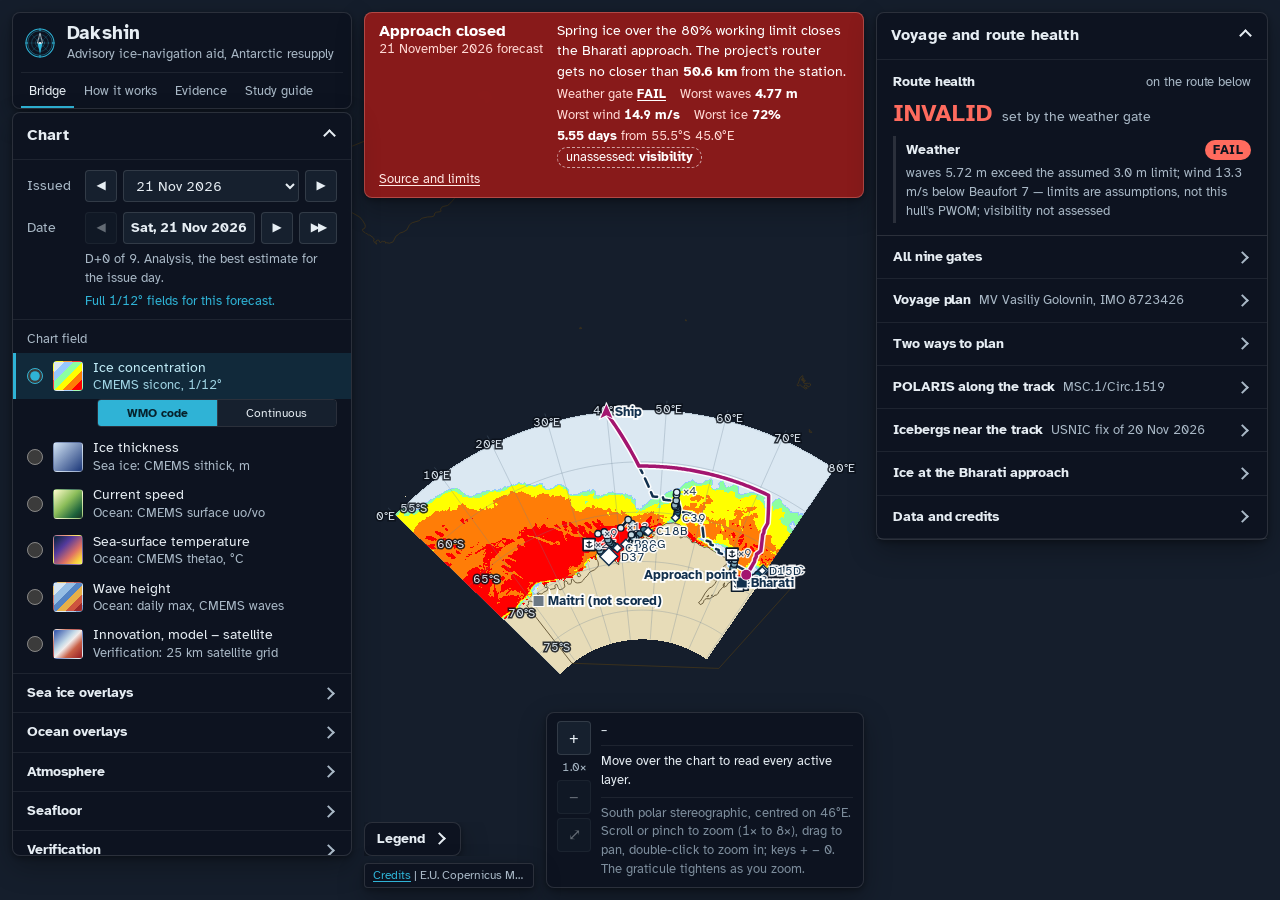
==== commit 2d920942: "UX: Dakshin roundel mark, favicon and first-visit intro - assets/img/mark.svg: a crest-style roundel" ====
--- a/index.html
+++ b/index.html
@@ -6,9 +6,20 @@
 <title>Bridge · Dakshin</title>
 <meta name="description" content="Decision support for ships resupplying India's Antarctic stations: real CMEMS sea-ice forecasts, forecast-aware routing, POLARIS and nine decision gates.">
 <link rel="stylesheet" href="assets/css/app.css">
-<link rel="icon" href="data:image/svg+xml,%3Csvg xmlns='http://www.w3.org/2000/svg' viewBox='0 0 16 16'%3E%3Crect width='16' height='16' rx='3' fill='%2312304d'/%3E%3Cpath d='M8 14 L4 3 L8 5.5 L12 3 Z' fill='%23fff'/%3E%3C/svg%3E">
+<link rel="icon" type="image/svg+xml" href="assets/img/mark.svg">
 </head>
 <body class="viewer">
+<script>
+  // Intro plays once: skipped for reduced motion, after the first visit, or when storage is unavailable.
+  try {
+    if (matchMedia("(prefers-reduced-motion: reduce)").matches || localStorage.getItem("dakshin.intro.seen")) document.documentElement.classList.add("no-intro");
+    else { localStorage.setItem("dakshin.intro.seen", "1"); document.documentElement.classList.add("intro-on"); }
+  } catch (e) { document.documentElement.classList.add("no-intro"); }
+</script>
+<div class="intro" id="intro" aria-hidden="true">
+  <svg class="mark intro-mark" width="132" height="132" viewBox="0 0 64 64" aria-hidden="true"><g fill="none" stroke="#2fb3d6" stroke-linecap="round"><circle class="draw" pathLength="1" cx="32" cy="32" r="30" stroke-width="2.2"/><circle class="draw" pathLength="1" cx="32" cy="32" r="26.5" stroke-width="0.9"/><circle class="draw d2" pathLength="1" cx="32" cy="32" r="18" stroke-width="0.8" opacity="0.7"/><circle class="draw d2" pathLength="1" cx="32" cy="32" r="9.5" stroke-width="0.8" opacity="0.7"/><path class="draw d3" pathLength="1" d="M32 6.5V57.5M6.5 32H57.5M14 14L50 50M50 14L14 50" stroke-width="0.7" opacity="0.55"/><path d="M32 1.5v4M32 58.5v4M1.5 32h4M58.5 32h4" stroke-width="2"/></g><path class="needle" d="M32 55 L26.5 32 L37.5 32 Z" fill="#2fb3d6"/><path class="needle" d="M32 11 L26.5 32 L37.5 32 Z" fill="none" stroke="#e6edf3" stroke-width="1.4" stroke-linejoin="round"/><circle class="needle" cx="32" cy="32" r="2.4" fill="#e6edf3"/></svg>
+  <p class="intro-title">DAKSHIN — Antarctic navigation decision support</p>
+</div>
 <a class="skip" href="#leftpanel">Skip to chart controls</a>
 <div class="map" id="chartwrap" role="application" aria-label="Chart. Scroll or pinch to zoom, drag to pan.">
   <div class="stack" id="stack">
@@ -19,7 +30,7 @@
 
 <header class="brandbar">
   <a class="brand" href="index.html">
-    <svg width="28" height="28" viewBox="0 0 26 26" aria-hidden="true"><circle cx="13" cy="13" r="12" fill="none" stroke="#2fb3d6" stroke-width="1.4"/><path d="M13 22.5 L8.2 7.5 L13 10.6 L17.8 7.5 Z" fill="#e6edf3"/></svg>
+    <svg class="mark " width="30" height="30" viewBox="0 0 64 64" aria-hidden="true"><g fill="none" stroke="#2fb3d6" stroke-linecap="round"><circle class="draw" pathLength="1" cx="32" cy="32" r="30" stroke-width="2.2"/><circle class="draw" pathLength="1" cx="32" cy="32" r="26.5" stroke-width="0.9"/><circle class="draw d2" pathLength="1" cx="32" cy="32" r="18" stroke-width="0.8" opacity="0.7"/><circle class="draw d2" pathLength="1" cx="32" cy="32" r="9.5" stroke-width="0.8" opacity="0.7"/><path class="draw d3" pathLength="1" d="M32 6.5V57.5M6.5 32H57.5M14 14L50 50M50 14L14 50" stroke-width="0.7" opacity="0.55"/><path d="M32 1.5v4M32 58.5v4M1.5 32h4M58.5 32h4" stroke-width="2"/></g><path class="needle" d="M32 55 L26.5 32 L37.5 32 Z" fill="#2fb3d6"/><path class="needle" d="M32 11 L26.5 32 L37.5 32 Z" fill="none" stroke="#e6edf3" stroke-width="1.4" stroke-linejoin="round"/><circle class="needle" cx="32" cy="32" r="2.4" fill="#e6edf3"/></svg>
     <span><span class="brand-name">Dakshin</span><span class="brand-sub">Advisory ice-navigation aid, Antarctic resupply</span></span>
   </a>
   <nav class="tabs" aria-label="Pages">
--- a/assets/css/app.css
+++ b/assets/css/app.css
@@ -543,3 +543,31 @@
 details.legendcards > summary::after { border-color: var(--ink); }
 details.legendcards .cards { display: flex; flex-direction: column; gap: 6px; margin-top: 6px; }
 .brandbar .tabs a { font-size: var(--t-xs); padding: 5px 8px; }
+
+/* =====================================================================
+   Intro (Bridge, first visit only): the roundel draws in, the name fades
+   in, and the panels slide in once the data is ready. Under 2 s in total.
+   ===================================================================== */
+.intro { display: none; }
+html.intro-on .intro {
+  position: fixed; inset: 0; z-index: 100; background: var(--bg);
+  display: flex; flex-direction: column; align-items: center; justify-content: center; gap: var(--s-5);
+  transition: opacity 0.35s ease;
+}
+html.intro-on .intro-mark .draw { stroke-dasharray: 1; stroke-dashoffset: 1; animation: mark-draw 0.8s ease-out forwards; }
+html.intro-on .intro-mark .draw.d2 { animation-delay: 0.15s; }
+html.intro-on .intro-mark .draw.d3 { animation-delay: 0.3s; }
+html.intro-on .intro-mark .needle { opacity: 0; animation: fade-in 0.35s ease 0.75s forwards; }
+.intro-title { margin: 0; color: var(--ink); font-size: var(--t-sm); letter-spacing: 0.14em; font-weight: 700; opacity: 0; text-align: center; padding: 0 var(--s-4); }
+html.intro-on .intro-title { animation: fade-in 0.45s ease 0.55s forwards; }
+html.intro-on.intro-done .intro { opacity: 0; pointer-events: none; }
+html.intro-on .brandbar, html.intro-on .panel.left { transform: translateX(-24px); opacity: 0; }
+html.intro-on .panel.right { transform: translateX(24px); opacity: 0; }
+html.intro-on .ribbon, html.intro-on .mapctl, html.intro-on .attribution, html.intro-on .legendcards { opacity: 0; }
+html.intro-on.intro-done .brandbar, html.intro-on.intro-done .panel, html.intro-on.intro-done .ribbon,
+html.intro-on.intro-done .mapctl, html.intro-on.intro-done .attribution, html.intro-on.intro-done .legendcards {
+  transform: none; opacity: 1; transition: transform 0.4s ease, opacity 0.4s ease;
+}
+@keyframes mark-draw { to { stroke-dashoffset: 0; } }
+@keyframes fade-in { to { opacity: 1; } }
+@media (prefers-reduced-motion: reduce) { html.intro-on .intro { display: none; } }
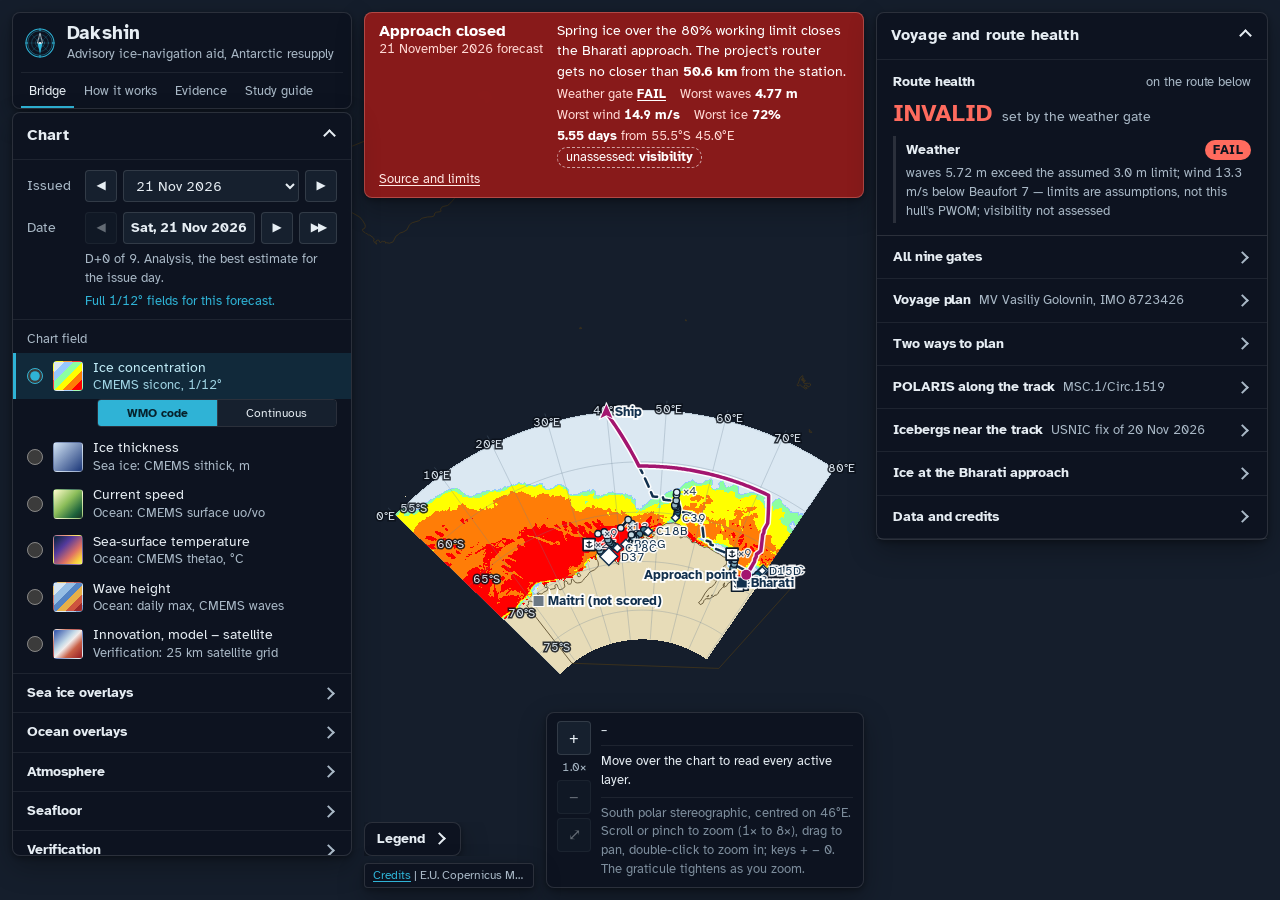
==== commit caacae45: "Final round: analysis currents for the verifiable forecast, so streaklines share a chart with the sa" ====
--- a/index.html
+++ b/index.html
@@ -70,7 +70,7 @@
       <label class="row"><input type="radio" name="field" value="sic" checked><i class="thumb t-sic" aria-hidden="true"></i><span class="txt">Ice concentration<small id="sub-sic">CMEMS, 1/12°</small><span class="hint" id="hint-sic"></span></span></label>
       <div class="subctl seg" role="group" aria-label="Concentration colours"><button data-sicmode="wmo" aria-pressed="true">WMO code</button><button data-sicmode="cont" aria-pressed="false">Continuous</button></div>
       <label class="row"><input type="radio" name="field" value="thk"><i class="thumb t-thk" aria-hidden="true"></i><span class="txt">Ice thickness<small>Sea ice: CMEMS sithick, m</small><span class="hint" id="hint-thk"></span></span></label>
-      <label class="row"><input type="radio" name="field" value="cur"><i class="thumb t-cur" aria-hidden="true"></i><span class="txt">Current speed<small>Ocean: CMEMS surface uo/vo</small><span class="hint" id="hint-cur"></span></span></label>
+      <label class="row"><input type="radio" name="field" value="cur"><i class="thumb t-cur" aria-hidden="true"></i><span class="txt">Current speed<small id="sub-cur">Ocean: CMEMS surface uo/vo</small><span class="hint" id="hint-cur"></span></span></label>
       <label class="row"><input type="radio" name="field" value="sst"><i class="thumb t-sst" aria-hidden="true"></i><span class="txt">Sea-surface temperature<small>Ocean: CMEMS thetao, °C</small><span class="hint" id="hint-sst"></span></span></label>
       <label class="row"><input type="radio" name="field" value="wav"><i class="thumb t-wav" aria-hidden="true"></i><span class="txt">Wave height<small>Ocean: daily max, CMEMS waves</small><span class="hint" id="hint-wav"></span></span></label>
       <label class="row"><input type="radio" name="field" value="innov"><i class="thumb t-innov" aria-hidden="true"></i><span class="txt">Innovation, model − satellite<small>Verification: 25 km satellite grid</small></span></label>
@@ -83,7 +83,7 @@
     </details>
     <details class="disc rows" data-key="ov-ocean">
       <summary>Ocean overlays</summary>
-      <label class="row"><input type="checkbox" role="switch" data-layer="currents"><i class="thumb t-stream" aria-hidden="true"></i><span class="txt">Current streaklines<small>7 days of flow at 1×, shorter as you zoom</small><span class="hint" id="hint-currents"></span></span></label>
+      <label class="row"><input type="checkbox" role="switch" data-layer="currents"><i class="thumb t-stream" aria-hidden="true"></i><span class="txt">Current streaklines<small id="sub-currents">7 days of flow at 1×, shorter as you zoom</small><span class="hint" id="hint-currents"></span></span></label>
       <label class="row"><input type="checkbox" role="switch" data-layer="wavedir"><i class="thumb t-wavedir" aria-hidden="true"></i><span class="txt">Wave direction<small>At the daily peak (VMDR)</small><span class="hint" id="hint-wavedir"></span></span></label>
     </details>
     <details class="disc rows" data-key="ov-atmos">
--- a/assets/css/app.css
+++ b/assets/css/app.css
@@ -529,7 +529,7 @@
 .rail details.disc > summary { padding: 11px var(--s-4); }
 .rail details.disc > summary h3 { margin: 0; font-size: var(--t-sm); display: flex; align-items: baseline; gap: var(--s-2); flex-wrap: wrap; }
 .rail details.disc > summary h3 small { font-weight: 400; font-size: var(--t-xs); color: var(--ink-2); }
-.rail details.disc > :not(summary) { margin-left: var(--s-4); margin-right: var(--s-4); }
+.rail details.disc > :not(summary) { margin-left: var(--s-4); margin-right: var(--s-4); max-width: calc(100% - 2 * var(--s-4)); }
 .rail details.disc[open] { padding-bottom: var(--s-3); }
 .rail section.summary { border-bottom: 1px solid var(--line); }
 .binding { border-left: 3px solid var(--rule); padding: 4px 0 2px 10px; }
